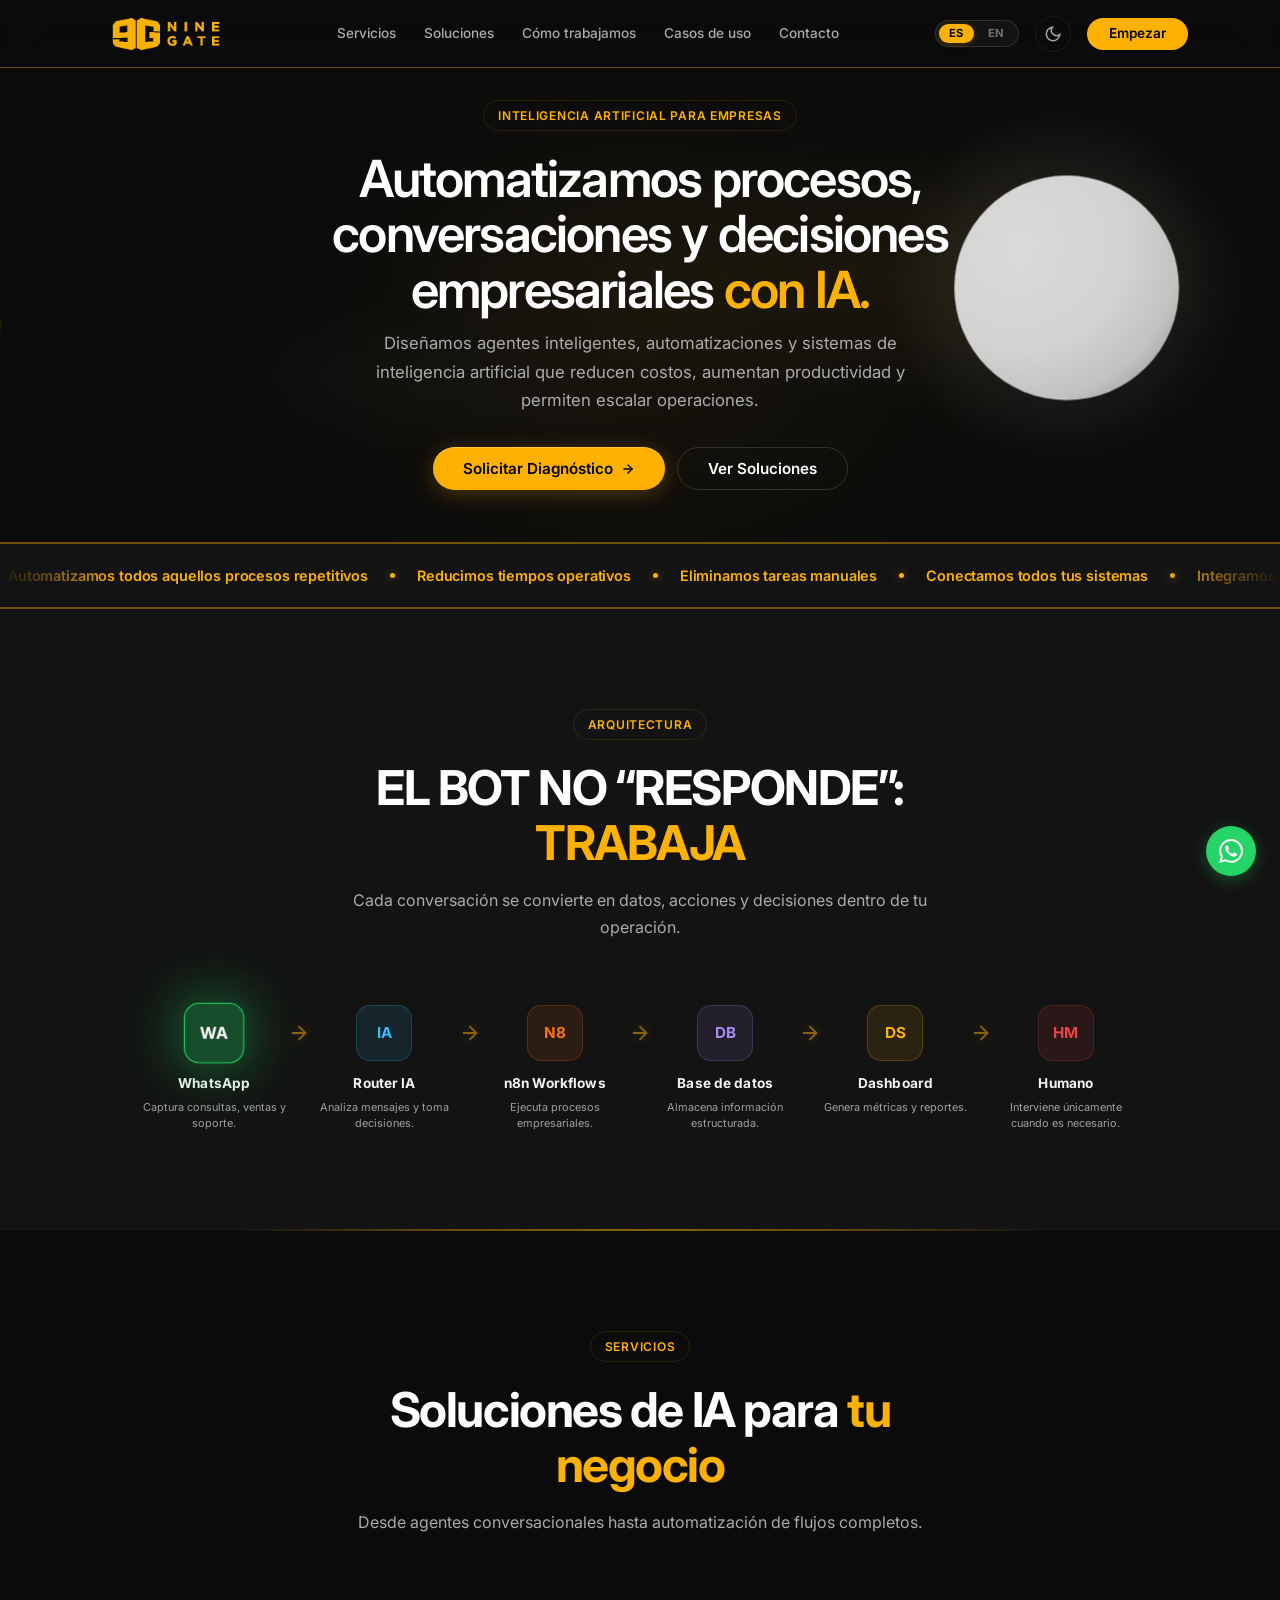
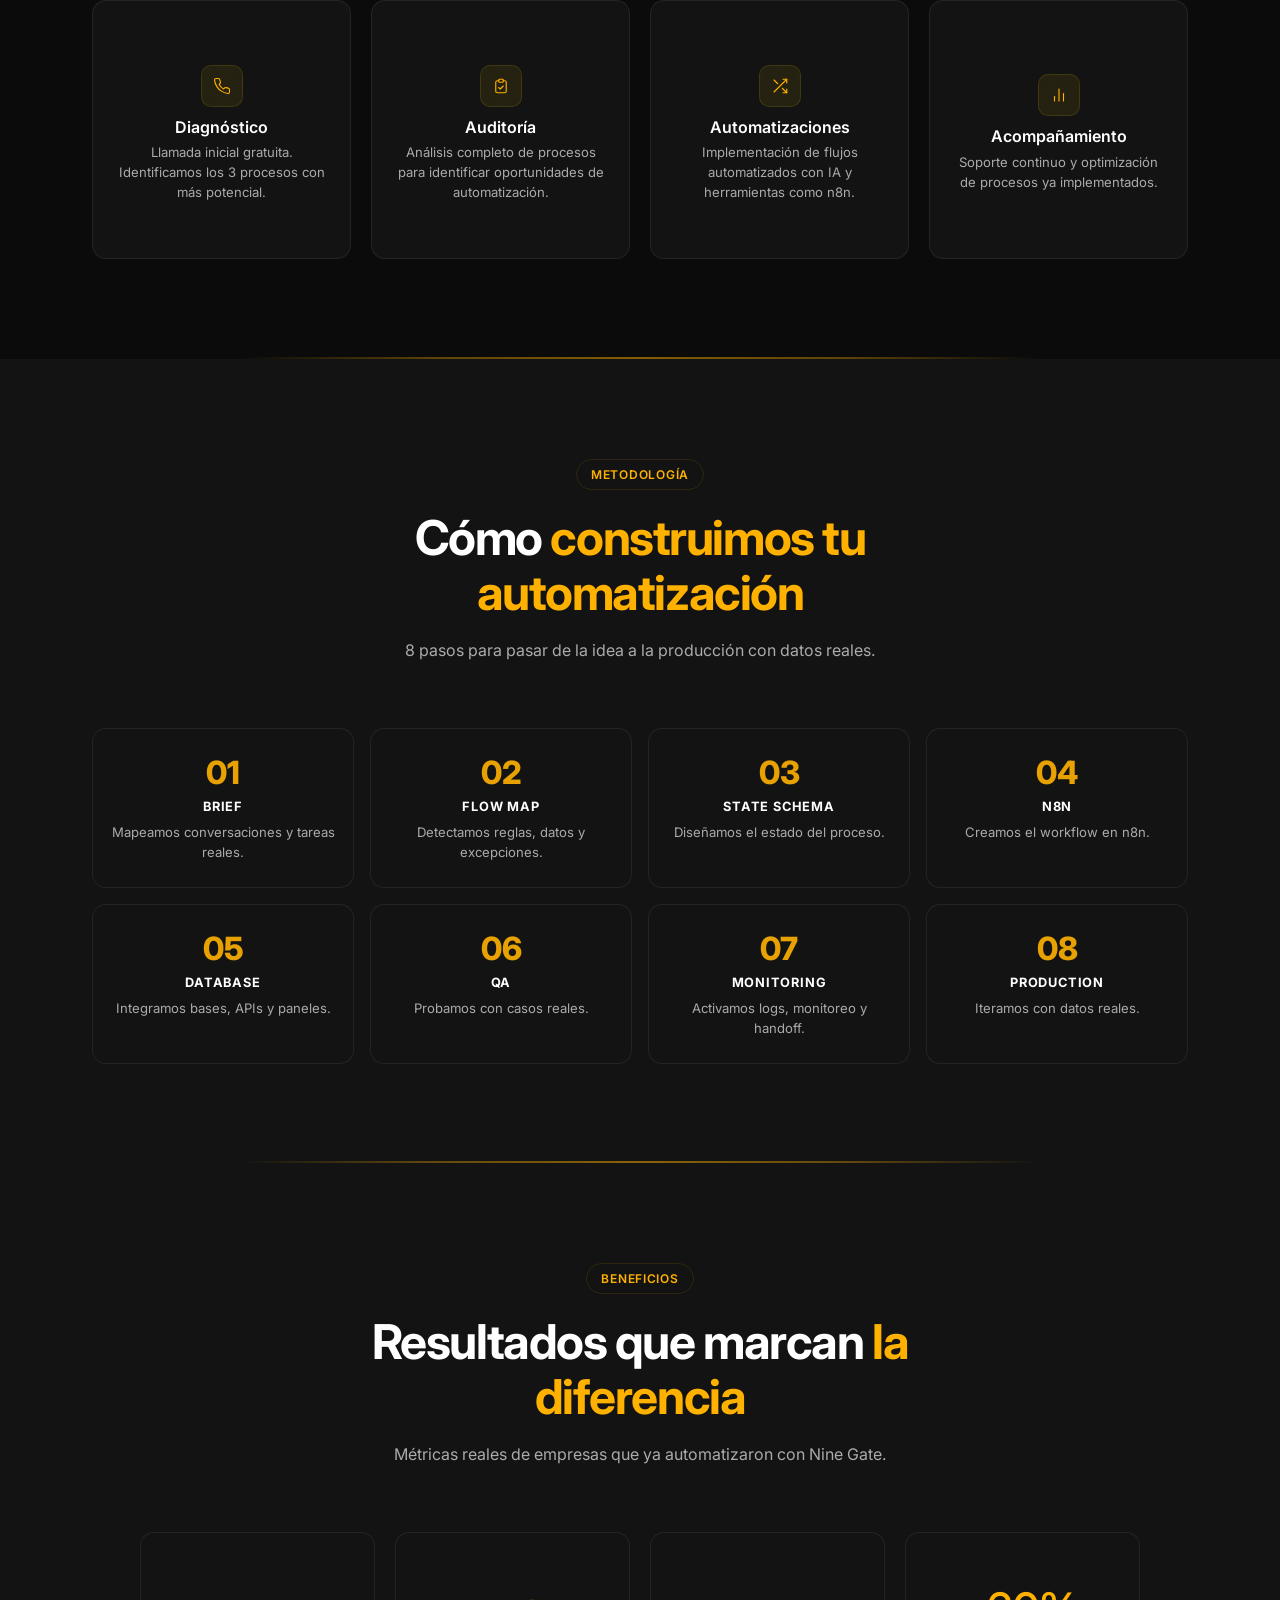
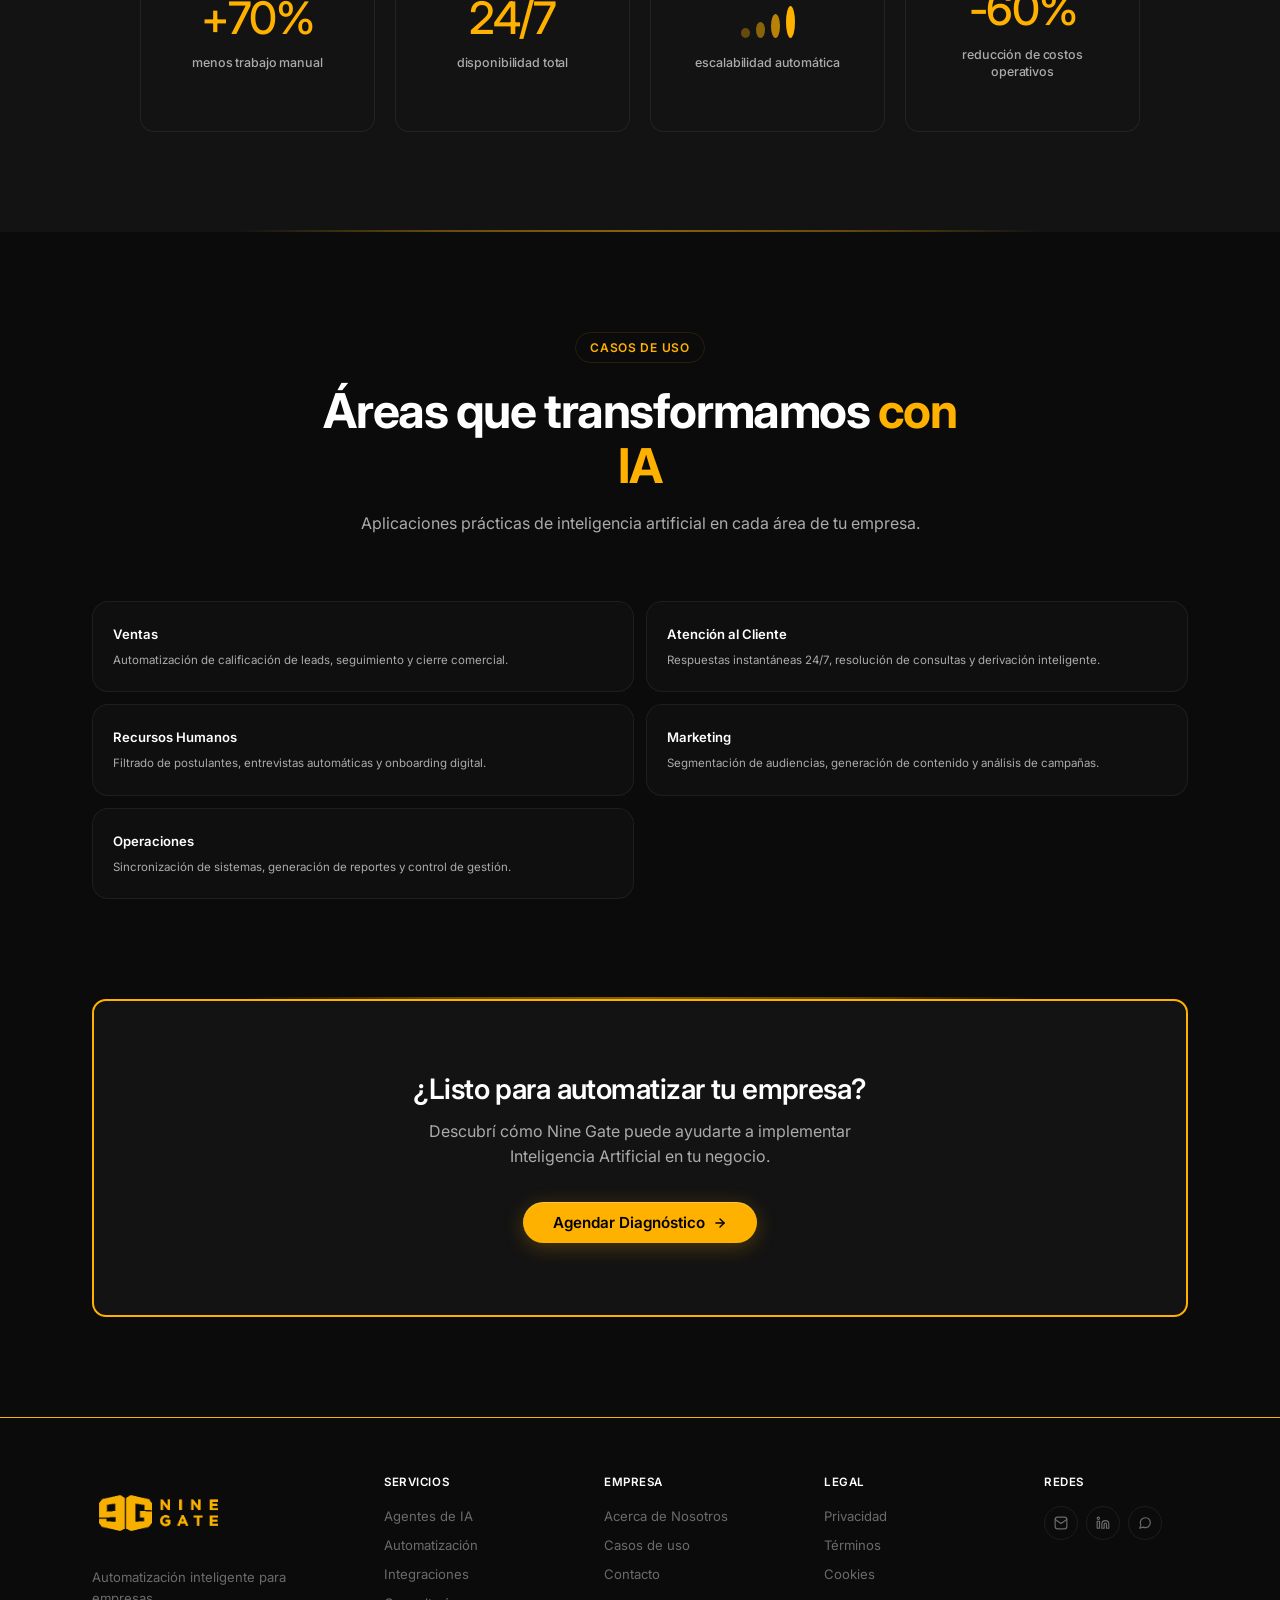
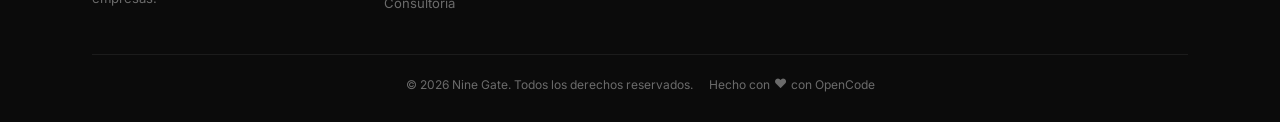
==== index.html @ 1da8f85d "Invert light theme sphere highlight to bottom-right" ====
<!DOCTYPE html>
<html lang="es">
<head>
  <meta charset="UTF-8">
  <meta name="google-site-verification" content="dg_fXI7qWhlSpajvM2cvVy_oNCYQnYpwPjB84I4-h5U" />
  <meta name="viewport" content="width=device-width, initial-scale=1.0">
  <meta name="description" content="Automatizamos procesos, conversaciones y decisiones con IA. Agentes en WhatsApp, integraciones n8n, CRM y ERP que reducen costos y escalan tu operación.">
  <link rel="canonical" href="https://ninegate.me/">
  <meta property="og:type" content="website">
  <meta property="og:locale" content="es_AR">
  <meta property="og:site_name" content="Nine Gate">
  <meta property="og:url" content="https://ninegate.me/">
  <meta property="og:title" content="Nine Gate — Automatización inteligente para empresas">
  <meta property="og:description" content="Reducí costos y escalá tu operación con agentes IA, WhatsApp y automatizaciones n8n. Diagnóstico gratis en 24 hs.">
  <meta name="twitter:card" content="summary_large_image">
  <meta name="twitter:url" content="https://ninegate.me/">
  <meta name="twitter:title" content="Nine Gate — Automatización inteligente para empresas">
  <meta name="twitter:description" content="Reducí costos y escalá tu operación con agentes IA, WhatsApp y automatizaciones n8n. Diagnóstico gratis en 24 hs.">
  <link rel="preconnect" href="https://fonts.googleapis.com">
  <link rel="preconnect" href="https://fonts.gstatic.com" crossorigin>
  <link rel="preload" as="style" href="https://fonts.googleapis.com/css2?family=Inter:wght@400;500;600;700;800&display=swap">
  <link rel="stylesheet" href="https://fonts.googleapis.com/css2?family=Inter:wght@400;500;600;700;800&display=swap" media="print" onload="this.media='all'">
  <noscript><link rel="stylesheet" href="https://fonts.googleapis.com/css2?family=Inter:wght@400;500;600;700;800&display=swap"></noscript>
  <meta http-equiv="Cache-Control" content="no-cache, no-store, must-revalidate">
  <meta http-equiv="Pragma" content="no-cache">
  <meta http-equiv="Expires" content="0">
  <link rel="icon" type="image/x-icon" href="favicon.ico">
  <link rel="icon" type="image/png" href="favicon.png">
  <link rel="icon" type="image/png" sizes="32x32" href="favicon-32x32.png">
  <link rel="icon" type="image/png" sizes="16x16" href="favicon-16x16.png">
  <link rel="apple-touch-icon" href="apple-touch-icon.png">
  <title>Nine Gate — Automatización inteligente para empresas | Agentes de IA</title>
  <link rel="stylesheet" href="styles.css?v=12">
  <script type="application/ld+json">
  {
    "@context": "https://schema.org",
    "@type": "ProfessionalService",
    "@id": "https://ninegate.me/",
    "name": "Nine Gate",
    "url": "https://ninegate.me",
    "logo": "https://ninegate.me/4-A.png",
    "image": "https://ninegate.me/4-A.png",
    "description": "Automatización inteligente para empresas. Agentes IA, n8n, integraciones WhatsApp/CRM/ERP.",
    "sameAs": [
      "https://www.linkedin.com/company/nine-gate/"
    ],
    "address": {
      "@type": "PostalAddress",
      "addressCountry": "AR"
    },
    "priceRange": "$$$"
  }
  </script>
</head>
<body>

  <nav class="nav">
    <div class="container nav__inner">
      <a href="index.html">
        <img src="4-A.png" alt="Nine Gate" class="nav__logo-img" width="148" height="72">
      </a>
      <div class="nav__center" id="navMenu">
        <div class="nav__links">
          <a href="servicios.html" data-i18n="nav-servicios">Servicios</a>
          <a href="soluciones.html" data-i18n="nav-soluciones">Soluciones</a>
          <a href="como-trabajamos.html" data-i18n="nav-como">Cómo trabajamos</a>
          <a href="#casos" data-i18n="nav-casos">Casos de uso</a>
          <a href="contacto.html" data-i18n="nav-contacto">Contacto</a>
        </div>
      </div>
      <div class="nav__right">
        <button class="lang-toggle lang-toggle--nav" id="langToggleNav" aria-label="Cambiar idioma"><span class="lang-toggle__option lang-toggle__option--active">ES</span><span class="lang-toggle__option">EN</span></button>
        <button class="theme-toggle" id="themeToggle" aria-label="Cambiar tema">
          <svg class="theme-toggle__icon theme-toggle__icon--dark" width="18" height="18" viewBox="0 0 24 24" fill="none" stroke="currentColor" stroke-width="2"><path d="M21 12.79A9 9 0 1 1 11.21 3 7 7 0 0 0 21 12.79z"/></svg>
          <svg class="theme-toggle__icon theme-toggle__icon--light" width="18" height="18" viewBox="0 0 24 24" fill="none" stroke="currentColor" stroke-width="2"><circle cx="12" cy="12" r="5"/><line x1="12" y1="1" x2="12" y2="3"/><line x1="12" y1="21" x2="12" y2="23"/><line x1="4.22" y1="4.22" x2="5.64" y2="5.64"/><line x1="18.36" y1="18.36" x2="19.78" y2="19.78"/><line x1="1" y1="12" x2="3" y2="12"/><line x1="21" y1="12" x2="23" y2="12"/><line x1="4.22" y1="19.78" x2="5.64" y2="18.36"/><line x1="18.36" y1="5.64" x2="19.78" y2="4.22"/></svg>
        </button>
        <a href="contacto.html" class="btn btn--nav" data-i18n="nav-empezar">Empezar</a>
        <button class="nav__toggle" id="navToggle" aria-label="Menú">
          <span></span><span></span><span></span>
        </button>
      </div>
    </div>
  </nav>

  <section class="hero" id="hero">
    <div class="hero__bg"></div>
    <div class="hero__glow"></div>
    <!-- 3D abstract scene (decorative, right-aligned). To swap for an optimized
         asset later, replace the inline <svg> content with
         <img class="hero__scene-img" src="asset.webp" alt=""> -->
    <div class="hero__scene" aria-hidden="true">
      <svg class="hero__scene-svg" viewBox="0 0 900 700" fill="none" xmlns="http://www.w3.org/2000/svg">
        <defs>
          <radialGradient id="hs-glow" cx="0.5" cy="0.5" r="0.5">
            <stop offset="0" stop-color="#FFFFFF" stop-opacity="0.2"/>
            <stop offset="0.55" stop-color="#FFFFFF" stop-opacity="0.07"/>
            <stop offset="1" stop-color="#FFFFFF" stop-opacity="0"/>
          </radialGradient>
          <radialGradient id="hs-sphere" cx="0.3" cy="0.3" r="0.95">
            <stop offset="0" stop-color="#FFFFFF"/>
            <stop offset="0.5" stop-color="#F7F7F7"/>
            <stop offset="0.75" stop-color="#E3E3E3"/>
            <stop offset="1" stop-color="#A6A6A6"/>
          </radialGradient>
          <radialGradient id="hs-sphere-light" cx="0.65" cy="0.7" r="0.85">
            <stop offset="0" stop-color="#FFFFFF"/>
            <stop offset="0.22" stop-color="#E8E8E8"/>
            <stop offset="0.5" stop-color="#3A3A3A"/>
            <stop offset="0.75" stop-color="#0A0A0A"/>
            <stop offset="1" stop-color="#000000"/>
          </radialGradient>
        </defs>

        <g class="hs-core">
          <circle class="hs-glow" cx="600" cy="340" r="265" fill="url(#hs-glow)"/>
          <circle class="hs-ring" cx="600" cy="340" r="158" fill="url(#hs-sphere)"/>
        </g>
      </svg>
    </div>
    <div class="hero__orb" aria-hidden="true"></div>
    <div class="container hero__inner hero__inner--center">
      <div class="hero__content hero__content--center" data-r>
        <span class="tag" data-i18n="hero-tag">Inteligencia Artificial para Empresas</span>
        <h1 class="hero__title">
          <span data-i18n="hero-title-before">Automatizamos procesos, conversaciones y decisiones empresariales </span><span class="text--yellow" data-i18n="hero-title-accent">con IA.</span>
        </h1>
        <p class="hero__subtitle" data-i18n="hero-subtitle">
          Diseñamos agentes inteligentes, automatizaciones y sistemas de inteligencia artificial que reducen costos, aumentan productividad y permiten escalar operaciones.
        </p>
        <div class="hero__actions">
          <a href="https://wa.me/5492915052439?text=Hola%20Nine%20Gate,%20estuve%20viendo%20su%20web%20y%20me%20gustar%C3%ADa%20saber%20qu%C3%A9%20procesos%20de%20mi%20empresa%20podr%C3%ADan%20automatizar." target="_blank" rel="noopener" class="btn btn--primary">
            <span data-i18n="hero-cta1">Solicitar Diagnóstico</span>
            <svg width="14" height="14" viewBox="0 0 24 24" fill="none" stroke="currentColor" stroke-width="2.5" stroke-linecap="round" stroke-linejoin="round"><line x1="5" y1="12" x2="19" y2="12"/><polyline points="12 5 19 12 12 19"/></svg>
          </a>
          <a href="#servicios" class="btn btn--ghost" data-i18n="hero-cta2">Ver Soluciones</a>
        </div>
      </div>
    </div>
  </section>

  <div class="ticker" role="marquee" aria-label="Beneficios de la automatización">
    <div class="ticker__track">
      <div class="ticker__content" aria-hidden="false">
        <span class="ticker__item" data-i18n="ticker-1">Automatizamos todos aquellos procesos repetitivos</span>
        <span class="ticker__dot" aria-hidden="true"></span>
        <span class="ticker__item" data-i18n="ticker-2">Reducimos tiempos operativos</span>
        <span class="ticker__dot" aria-hidden="true"></span>
        <span class="ticker__item" data-i18n="ticker-3">Eliminamos tareas manuales</span>
        <span class="ticker__dot" aria-hidden="true"></span>
        <span class="ticker__item" data-i18n="ticker-4">Conectamos todos tus sistemas</span>
        <span class="ticker__dot" aria-hidden="true"></span>
        <span class="ticker__item" data-i18n="ticker-5">Integramos WhatsApp con tu empresa</span>
        <span class="ticker__dot" aria-hidden="true"></span>
        <span class="ticker__item" data-i18n="ticker-6">Agentes de IA disponibles 24/7</span>
        <span class="ticker__dot" aria-hidden="true"></span>
        <span class="ticker__item" data-i18n="ticker-7">Reducimos errores humanos</span>
        <span class="ticker__dot" aria-hidden="true"></span>
        <span class="ticker__item" data-i18n="ticker-8">Aumentamos la productividad</span>
        <span class="ticker__dot" aria-hidden="true"></span>
        <span class="ticker__item" data-i18n="ticker-9">Automatizamos ventas y atención</span>
        <span class="ticker__dot" aria-hidden="true"></span>
        <span class="ticker__item" data-i18n="ticker-10">Convertimos conversaciones en acciones</span>
        <span class="ticker__dot" aria-hidden="true"></span>
        <span class="ticker__item" data-i18n="ticker-11">Tu empresa trabaja incluso mientras dormís</span>
        <span class="ticker__dot" aria-hidden="true"></span>
        <span class="ticker__item" data-i18n="ticker-12">Escalamos procesos sin aumentar personal</span>
        <span class="ticker__dot" aria-hidden="true"></span>
        <span class="ticker__item" data-i18n="ticker-13">IA integrada con tu operación</span>
        <span class="ticker__dot" aria-hidden="true"></span>
        <span class="ticker__item" data-i18n="ticker-14">Automatizaciones pensadas para crecer</span>
        <span class="ticker__dot" aria-hidden="true"></span>
      </div>
      <div class="ticker__content" aria-hidden="true">
        <span class="ticker__item" data-i18n="ticker-1">Automatizamos todos aquellos procesos repetitivos</span>
        <span class="ticker__dot" aria-hidden="true"></span>
        <span class="ticker__item" data-i18n="ticker-2">Reducimos tiempos operativos</span>
        <span class="ticker__dot" aria-hidden="true"></span>
        <span class="ticker__item" data-i18n="ticker-3">Eliminamos tareas manuales</span>
        <span class="ticker__dot" aria-hidden="true"></span>
        <span class="ticker__item" data-i18n="ticker-4">Conectamos todos tus sistemas</span>
        <span class="ticker__dot" aria-hidden="true"></span>
        <span class="ticker__item" data-i18n="ticker-5">Integramos WhatsApp con tu empresa</span>
        <span class="ticker__dot" aria-hidden="true"></span>
        <span class="ticker__item" data-i18n="ticker-6">Agentes de IA disponibles 24/7</span>
        <span class="ticker__dot" aria-hidden="true"></span>
        <span class="ticker__item" data-i18n="ticker-7">Reducimos errores humanos</span>
        <span class="ticker__dot" aria-hidden="true"></span>
        <span class="ticker__item" data-i18n="ticker-8">Aumentamos la productividad</span>
        <span class="ticker__dot" aria-hidden="true"></span>
        <span class="ticker__item" data-i18n="ticker-9">Automatizamos ventas y atención</span>
        <span class="ticker__dot" aria-hidden="true"></span>
        <span class="ticker__item" data-i18n="ticker-10">Convertimos conversaciones en acciones</span>
        <span class="ticker__dot" aria-hidden="true"></span>
        <span class="ticker__item" data-i18n="ticker-11">Tu empresa trabaja incluso mientras dormís</span>
        <span class="ticker__dot" aria-hidden="true"></span>
        <span class="ticker__item" data-i18n="ticker-12">Escalamos procesos sin aumentar personal</span>
        <span class="ticker__dot" aria-hidden="true"></span>
        <span class="ticker__item" data-i18n="ticker-13">IA integrada con tu operación</span>
        <span class="ticker__dot" aria-hidden="true"></span>
        <span class="ticker__item" data-i18n="ticker-14">Automatizaciones pensadas para crecer</span>
        <span class="ticker__dot" aria-hidden="true"></span>
      </div>
    </div>
  </div>

  <section class="section section--alt" id="arquitectura">
    <div class="container">
      <div class="section__header" data-r>
        <span class="tag" data-i18n="arch-tag">Arquitectura</span>
        <h2 class="section__title"><span data-i18n="arch-title-before">EL BOT NO &ldquo;RESPONDE&rdquo;: </span><span class="text--yellow" data-i18n="arch-title-accent">TRABAJA</span></h2>
        <p class="section__desc" data-i18n="arch-desc">Cada conversación se convierte en datos, acciones y decisiones dentro de tu operación.</p>
      </div>

      <div class="arch-flow" data-r>
        <div class="arch-flow__nodes">
          <div class="arch-node">
            <div class="arch-node__box" style="--node-color: #25d366">
              <span class="arch-node__short">WA</span>
            </div>
            <div class="arch-node__name" data-i18n="arch-wa-name">WhatsApp</div>
            <div class="arch-node__desc" data-i18n="arch-wa-desc">Captura consultas, ventas y soporte.</div>
          </div>
          <div class="arch-flow__arrow">
            <svg viewBox="0 0 24 24" fill="none" stroke="currentColor" stroke-width="2" stroke-linecap="round" stroke-linejoin="round"><line x1="5" y1="12" x2="19" y2="12"/><polyline points="12 5 19 12 12 19"/></svg>
          </div>
          <div class="arch-node">
            <div class="arch-node__box" style="--node-color: #38bdf8">
              <span class="arch-node__short">IA</span>
            </div>
            <div class="arch-node__name" data-i18n="arch-ia-name">Router IA</div>
            <div class="arch-node__desc" data-i18n="arch-ia-desc">Analiza mensajes y toma decisiones.</div>
          </div>
          <div class="arch-flow__arrow">
            <svg viewBox="0 0 24 24" fill="none" stroke="currentColor" stroke-width="2" stroke-linecap="round" stroke-linejoin="round"><line x1="5" y1="12" x2="19" y2="12"/><polyline points="12 5 19 12 12 19"/></svg>
          </div>
          <div class="arch-node">
            <div class="arch-node__box" style="--node-color: #f97316">
              <span class="arch-node__short">N8</span>
            </div>
            <div class="arch-node__name" data-i18n="arch-n8-name">n8n Workflows</div>
            <div class="arch-node__desc" data-i18n="arch-n8-desc">Ejecuta procesos empresariales.</div>
          </div>
          <div class="arch-flow__arrow">
            <svg viewBox="0 0 24 24" fill="none" stroke="currentColor" stroke-width="2" stroke-linecap="round" stroke-linejoin="round"><line x1="5" y1="12" x2="19" y2="12"/><polyline points="12 5 19 12 12 19"/></svg>
          </div>
          <div class="arch-node">
            <div class="arch-node__box" style="--node-color: #a78bfa">
              <span class="arch-node__short">DB</span>
            </div>
            <div class="arch-node__name" data-i18n="arch-db-name">Base de datos</div>
            <div class="arch-node__desc" data-i18n="arch-db-desc">Almacena información estructurada.</div>
          </div>
          <div class="arch-flow__arrow">
            <svg viewBox="0 0 24 24" fill="none" stroke="currentColor" stroke-width="2" stroke-linecap="round" stroke-linejoin="round"><line x1="5" y1="12" x2="19" y2="12"/><polyline points="12 5 19 12 12 19"/></svg>
          </div>
          <div class="arch-node">
            <div class="arch-node__box" style="--node-color: #FFB100">
              <span class="arch-node__short">DS</span>
            </div>
            <div class="arch-node__name" data-i18n="arch-ds-name">Dashboard</div>
            <div class="arch-node__desc" data-i18n="arch-ds-desc">Genera métricas y reportes.</div>
          </div>
          <div class="arch-flow__arrow">
            <svg viewBox="0 0 24 24" fill="none" stroke="currentColor" stroke-width="2" stroke-linecap="round" stroke-linejoin="round"><line x1="5" y1="12" x2="19" y2="12"/><polyline points="12 5 19 12 12 19"/></svg>
          </div>
          <div class="arch-node">
            <div class="arch-node__box" style="--node-color: #ef4444">
              <span class="arch-node__short">HM</span>
            </div>
            <div class="arch-node__name" data-i18n="arch-hm-name">Humano</div>
            <div class="arch-node__desc" data-i18n="arch-hm-desc">Interviene únicamente cuando es necesario.</div>
          </div>
        </div>
      </div>
    </div>
  </section>

  <section class="section" id="servicios">
    <div class="container">
      <div class="section__header" data-r>
        <span class="tag" data-i18n="serv-tag">Servicios</span>
        <h2 class="section__title"><span data-i18n="serv-title-before">Soluciones de IA para </span><span class="text--yellow" data-i18n="serv-title-accent">tu negocio</span></h2>
        <p class="section__desc" data-i18n="serv-desc">Desde agentes conversacionales hasta automatización de flujos completos.</p>
      </div>
      <div class="services__grid services__grid--4" data-r>
        <article class="service-card">
          <div class="service-card__icon-box">
            <svg viewBox="0 0 24 24" fill="none" stroke="currentColor" stroke-width="1.5" stroke-linecap="round" stroke-linejoin="round"><path d="M22 16.92v3a2 2 0 0 1-2.18 2 19.79 19.79 0 0 1-8.63-3.07 19.5 19.5 0 0 1-6-6 19.79 19.79 0 0 1-3.07-8.67A2 2 0 0 1 4.11 2h3a2 2 0 0 1 2 1.72 12.84 12.84 0 0 0 .7 2.81 2 2 0 0 1-.45 2.11L8.09 9.91a16 16 0 0 0 6 6l1.27-1.27a2 2 0 0 1 2.11-.45 12.84 12.84 0 0 0 2.81.7A2 2 0 0 1 22 16.92z"/></svg>
          </div>
          <h3 class="service-card__title" data-i18n="serv-card1-title">Diagnóstico</h3>
          <p class="service-card__desc" data-i18n="serv-card1-desc">Llamada inicial gratuita. Identificamos los 3 procesos con más potencial.</p>
        </article>
        <article class="service-card">
          <div class="service-card__icon-box">
            <svg viewBox="0 0 24 24" fill="none" stroke="currentColor" stroke-width="1.5" stroke-linecap="round" stroke-linejoin="round"><path d="M9 5H7a2 2 0 00-2 2v12a2 2 0 002 2h10a2 2 0 002-2V7a2 2 0 00-2-2h-2"/><rect x="9" y="3" width="6" height="4" rx="1"/><path d="M9 14l2 2 4-4"/></svg>
          </div>
          <h3 class="service-card__title" data-i18n="serv-card2-title">Auditoría</h3>
          <p class="service-card__desc" data-i18n="serv-card2-desc">Análisis completo de procesos para identificar oportunidades de automatización.</p>
        </article>
        <article class="service-card">
          <div class="service-card__icon-box">
            <svg viewBox="0 0 24 24" fill="none" stroke="currentColor" stroke-width="1.5" stroke-linecap="round" stroke-linejoin="round"><polyline points="16 3 21 3 21 8"/><line x1="4" y1="20" x2="21" y2="3"/><polyline points="21 16 21 21 16 21"/><line x1="15" y1="15" x2="21" y2="21"/><line x1="4" y1="4" x2="9" y2="9"/></svg>
          </div>
          <h3 class="service-card__title" data-i18n="serv-card3-title">Automatizaciones</h3>
          <p class="service-card__desc" data-i18n="serv-card3-desc">Implementación de flujos automatizados con IA y herramientas como n8n.</p>
        </article>
        <article class="service-card">
          <div class="service-card__icon-box">
            <svg viewBox="0 0 24 24" fill="none" stroke="currentColor" stroke-width="1.5" stroke-linecap="round" stroke-linejoin="round"><path d="M18 20V10"/><path d="M12 20V4"/><path d="M6 20v-6"/></svg>
          </div>
          <h3 class="service-card__title" data-i18n="serv-card4-title">Acompañamiento</h3>
          <p class="service-card__desc" data-i18n="serv-card4-desc">Soporte continuo y optimización de procesos ya implementados.</p>
        </article>
      </div>
    </div>
  </section>

  <section class="section section--alt" id="metodologia">
    <div class="container">
      <div class="section__header" data-r>
        <span class="tag" data-i18n="meth-tag">Metodología</span>
        <h2 class="section__title"><span data-i18n="meth-title-before" data-en="How we ">Cómo </span><span class="text--yellow" data-i18n="meth-title-accent" data-en="build your automation">construimos tu automatización</span></h2>
        <p class="section__desc" data-i18n="meth-desc" data-en="8 steps from idea to production with real data.">8 pasos para pasar de la idea a la producción con datos reales.</p>
      </div>
      <div class="meth__grid" data-r>
        <div class="meth-card">
          <div class="meth-card__number">01</div>
          <div class="meth-card__step" data-i18n="meth-step1">Brief</div>
          <p class="meth-card__desc" data-i18n="meth-desc1" data-en="Map real conversations and tasks.">Mapeamos conversaciones y tareas reales.</p>
        </div>
        <div class="meth-card">
          <div class="meth-card__number">02</div>
          <div class="meth-card__step" data-i18n="meth-step2">Flow map</div>
          <p class="meth-card__desc" data-i18n="meth-desc2" data-en="Detect rules, data, and exceptions.">Detectamos reglas, datos y excepciones.</p>
        </div>
        <div class="meth-card">
          <div class="meth-card__number">03</div>
          <div class="meth-card__step" data-i18n="meth-step3">State schema</div>
          <p class="meth-card__desc" data-i18n="meth-desc3" data-en="Design the process state.">Diseñamos el estado del proceso.</p>
        </div>
        <div class="meth-card">
          <div class="meth-card__number">04</div>
          <div class="meth-card__step" data-i18n="meth-step4">n8n</div>
          <p class="meth-card__desc" data-i18n="meth-desc4" data-en="Build the workflow in n8n.">Creamos el workflow en n8n.</p>
        </div>
        <div class="meth-card">
          <div class="meth-card__number">05</div>
          <div class="meth-card__step" data-i18n="meth-step5">Database</div>
          <p class="meth-card__desc" data-i18n="meth-desc5" data-en="Integrate databases, APIs, and dashboards.">Integramos bases, APIs y paneles.</p>
        </div>
        <div class="meth-card">
          <div class="meth-card__number">06</div>
          <div class="meth-card__step" data-i18n="meth-step6">QA</div>
          <p class="meth-card__desc" data-i18n="meth-desc6" data-en="Test with real-world cases.">Probamos con casos reales.</p>
        </div>
        <div class="meth-card">
          <div class="meth-card__number">07</div>
          <div class="meth-card__step" data-i18n="meth-step7">Monitoring</div>
          <p class="meth-card__desc" data-i18n="meth-desc7" data-en="Activate logs, monitoring, and human handoff.">Activamos logs, monitoreo y handoff.</p>
        </div>
        <div class="meth-card">
          <div class="meth-card__number">08</div>
          <div class="meth-card__step" data-i18n="meth-step8">Production</div>
          <p class="meth-card__desc" data-i18n="meth-desc8" data-en="Iterate with real-world data.">Iteramos con datos reales.</p>
        </div>
      </div>
    </div>
  </section>

  <section class="section section--alt" id="beneficios">
    <div class="container">
      <div class="section__header" data-r>
        <span class="tag" data-i18n="ben-tag">Beneficios</span>
        <h2 class="section__title"><span data-i18n="ben-title-before">Resultados que transforman </span><span class="text--yellow" data-i18n="ben-title-accent">la operación de tu empresa</span></h2>
        <p class="section__desc" data-i18n="ben-desc">Empresas que automatizan con Nine Gate reducen tiempos, eliminan tareas repetitivas y escalan sus procesos con inteligencia artificial.</p>
      </div>
      <div class="benefits__grid" data-r>
        <div class="benefit-card">
          <div class="benefit-card__value">+70%</div>
          <div class="benefit-card__label" data-i18n="ben-label1">menos trabajo manual</div>
        </div>
        <div class="benefit-card">
          <div class="benefit-card__value">24/7</div>
          <div class="benefit-card__label" data-i18n="ben-label2">operación continua</div>
        </div>
        <div class="benefit-card">
          <div class="benefit-card__value benefit-card__value--indicator">
            <div class="ascend-dots" aria-hidden="true">
              <span class="ascend-dots__dot ascend-dots__dot--1"></span>
              <span class="ascend-dots__dot ascend-dots__dot--2"></span>
              <span class="ascend-dots__dot ascend-dots__dot--3"></span>
              <span class="ascend-dots__dot ascend-dots__dot--4"></span>
            </div>
          </div>
          <div class="benefit-card__label" data-i18n="ben-label3">escalabilidad sin límites</div>
        </div>
        <div class="benefit-card">
          <div class="benefit-card__value">-60%</div>
          <div class="benefit-card__label" data-i18n="ben-label4">reducción de costos operativos</div>
        </div>
      </div>
    </div>
  </section>

  <section class="section" id="casos">
    <div class="container">
      <div class="section__header" data-r>
        <span class="tag" data-i18n="case-tag">Casos de uso</span>
        <h2 class="section__title"><span data-i18n="case-title-before">Áreas que transformamos </span><span class="text--yellow" data-i18n="case-title-accent">con IA</span></h2>
        <p class="section__desc" data-i18n="case-desc">Aplicaciones prácticas de inteligencia artificial en cada área de tu empresa.</p>
      </div>
      <div class="usecases__grid" data-r>
        <div class="usecase-card">
          <h3 class="usecase-card__title" data-i18n="case-card1-title">Ventas</h3>
          <p class="usecase-card__desc" data-i18n="case-card1-desc">Automatización de calificación de leads, seguimiento y cierre comercial.</p>
        </div>
        <div class="usecase-card">
          <h3 class="usecase-card__title" data-i18n="case-card2-title">Atención al Cliente</h3>
          <p class="usecase-card__desc" data-i18n="case-card2-desc">Respuestas instantáneas 24/7, resolución de consultas y derivación inteligente.</p>
        </div>
        <div class="usecase-card">
          <h3 class="usecase-card__title" data-i18n="case-card3-title">Recursos Humanos</h3>
          <p class="usecase-card__desc" data-i18n="case-card3-desc">Filtrado de postulantes, entrevistas automáticas y onboarding digital.</p>
        </div>
        <div class="usecase-card">
          <h3 class="usecase-card__title" data-i18n="case-card4-title">Marketing</h3>
          <p class="usecase-card__desc" data-i18n="case-card4-desc">Segmentación de audiencias, generación de contenido y análisis de campañas.</p>
        </div>
        <div class="usecase-card">
          <h3 class="usecase-card__title" data-i18n="case-card5-title">Operaciones</h3>
          <p class="usecase-card__desc" data-i18n="case-card5-desc">Sincronización de sistemas, generación de reportes y control de gestión.</p>
        </div>
      </div>
    </div>
  </section>

  <section class="cta">
    <div class="container">
      <div class="cta__box" data-r>
        <h2 class="cta__title" data-i18n="cta-title">¿Listo para automatizar tu empresa?</h2>
        <p class="cta__desc" data-i18n="cta-desc">Descubrí cómo Nine Gate puede ayudarte a implementar Inteligencia Artificial en tu negocio.</p>
        <a href="https://wa.me/5492915052439?text=Hola%20Nine%20Gate,%20estuve%20viendo%20su%20web%20y%20me%20gustar%C3%ADa%20saber%20qu%C3%A9%20procesos%20de%20mi%20empresa%20podr%C3%ADan%20automatizar." target="_blank" rel="noopener" class="btn btn--primary">
          <span data-i18n="cta-btn">Agendar Diagnóstico</span>
          <svg width="14" height="14" viewBox="0 0 24 24" fill="none" stroke="currentColor" stroke-width="2.5" stroke-linecap="round" stroke-linejoin="round"><line x1="5" y1="12" x2="19" y2="12"/><polyline points="12 5 19 12 12 19"/></svg>
        </a>
      </div>
    </div>
  </section>

  <footer class="footer">
    <div class="container">
      <div class="footer__grid">
        <div class="footer__brand">
          <img src="4-A.png" alt="Nine Gate" class="footer__logo" width="164" height="80">
          <p data-i18n="footer-brand">Automatización inteligente para empresas.</p>
        </div>
        <div>
          <h4 class="footer__heading" data-i18n="footer-servicios">Servicios</h4>
          <div class="footer__links">
            <a href="servicios.html" data-i18n="footer-link-ia">Agentes de IA</a>
            <a href="servicios.html" data-i18n="footer-link-auto">Automatización</a>
            <a href="servicios.html" data-i18n="footer-link-int">Integraciones</a>
            <a href="servicios.html" data-i18n="footer-link-cons">Consultoría</a>
          </div>
        </div>
        <div>
          <h4 class="footer__heading" data-i18n="footer-empresa">Empresa</h4>
          <div class="footer__links">
            <a href="nosotros.html" data-i18n="footer-link-about">Acerca de Nosotros</a>
            <a href="#casos" data-i18n="footer-link-casos">Casos de uso</a>
            <a href="contacto.html" data-i18n="footer-link-contacto">Contacto</a>
          </div>
        </div>
        <div>
          <h4 class="footer__heading" data-i18n="footer-legal">Legal</h4>
          <div class="footer__links">
            <a href="privacidad.html" data-i18n="footer-link-priv">Privacidad</a>
            <a href="terminos.html" data-i18n="footer-link-term">Términos</a>
            <a href="cookies.html" data-i18n="footer-link-cookies">Cookies</a>
          </div>
        </div>
        <div>
          <h4 class="footer__heading" data-i18n="footer-redes">Redes</h4>
          <div class="footer__social">
            <a href="mailto:hello@ninegate.me" aria-label="Email">
              <svg viewBox="0 0 24 24" fill="none" stroke="currentColor" stroke-width="2" stroke-linecap="round" stroke-linejoin="round"><rect x="2" y="2" width="20" height="20" rx="4"/><path d="M22 6l-10 7L2 6"/></svg>
            </a>
            <a href="https://www.linkedin.com/company/nine-gate/" target="_blank" rel="noopener" aria-label="LinkedIn">
              <svg viewBox="0 0 24 24" fill="none" stroke="currentColor" stroke-width="2" stroke-linecap="round" stroke-linejoin="round"><path d="M16 8a6 6 0 0 1 6 6v7h-4v-7a2 2 0 0 0-2-2 2 2 0 0 0-2 2v7h-4v-7a6 6 0 0 1 6-6z"/><rect x="2" y="9" width="4" height="12"/><circle cx="4" cy="4" r="2"/></svg>
            </a>
            <a href="https://wa.me/5492915052439?text=Hola%20Nine%20Gate,%20estuve%20viendo%20su%20web%20y%20me%20gustar%C3%ADa%20saber%20qu%C3%A9%20procesos%20de%20mi%20empresa%20podr%C3%ADan%20automatizar." target="_blank" rel="noopener" aria-label="WhatsApp">
              <svg viewBox="0 0 24 24" fill="none" stroke="currentColor" stroke-width="2" stroke-linecap="round" stroke-linejoin="round"><path d="M21 11.5a8.38 8.38 0 0 1-.9 3.8 8.5 8.5 0 0 1-7.6 4.7 8.38 8.38 0 0 1-3.8-.9L3 21l1.9-5.7a8.38 8.38 0 0 1-.9-3.8 8.5 8.5 0 0 1 4.7-7.6 8.38 8.38 0 0 1 3.8-.9h.5a8.48 8.48 0 0 1 8 8v.5z"/></svg>
            </a>
          </div>
        </div>
      </div>
      <div class="footer__bottom footer__bottom--flex">
        <p data-i18n="footer-copy">&copy; 2026 Nine Gate. Todos los derechos reservados.</p>
        <div class="footer__credit">
          <span class="footer__credit-text" data-i18n="footer-credit">Hecho con</span>
          <span class="footer__credit-heart">❤️</span>
          <span class="footer__credit-text" data-i18n="footer-opencode">con OpenCode</span>
        </div>
      </div>
    </div>
  </footer>

  <div class="float-wa">
    <a href="https://wa.me/5492915052439?text=Hola%20Nine%20Gate,%20estuve%20viendo%20su%20web%20y%20me%20gustar%C3%ADa%20saber%20qu%C3%A9%20procesos%20de%20mi%20empresa%20podr%C3%ADan%20automatizar." class="float-wa__btn" target="_blank" rel="noopener" aria-label="WhatsApp">
      <svg viewBox="0 0 24 24" fill="currentColor"><path d="M17.472 14.382c-.297-.149-1.758-.867-2.03-.967-.273-.099-.471-.148-.67.15-.197.297-.767.966-.94 1.164-.173.199-.347.223-.644.075-.297-.15-1.255-.463-2.39-1.475-.883-.788-1.48-1.761-1.653-2.059-.173-.297-.018-.458.13-.606.134-.133.298-.347.446-.52.149-.174.198-.298.298-.497.099-.198.05-.371-.025-.52-.075-.149-.669-1.612-.916-2.207-.242-.579-.487-.5-.669-.51-.173-.008-.371-.01-.57-.01-.198 0-.52.074-.792.372-.272.297-1.04 1.016-1.04 2.479 0 1.462 1.065 2.875 1.213 3.074.149.198 2.096 3.2 5.077 4.487.709.306 1.262.489 1.694.625.712.227 1.36.195 1.871.118.571-.085 1.758-.719 2.006-1.413.248-.694.248-1.289.173-1.413-.074-.124-.272-.198-.57-.347m-5.421 7.403h-.004a9.87 9.87 0 01-5.031-1.378l-.361-.214-3.741.982.998-3.648-.235-.374a9.86 9.86 0 01-1.51-5.26c.001-5.45 4.436-9.884 9.888-9.884 2.64 0 5.122 1.03 6.988 2.898a9.825 9.825 0 012.893 6.994c-.003 5.45-4.437 9.884-9.885 9.884m8.413-18.297A11.815 11.815 0 0012.05 0C5.495 0 .16 5.335.157 11.892c0 2.096.547 4.142 1.588 5.945L.057 24l6.305-1.654a11.882 11.882 0 005.683 1.448h.005c6.554 0 11.89-5.335 11.893-11.893a11.821 11.821 0 00-3.48-8.413z"/></svg>
    </a>
  </div>

  <script>
    if ('serviceWorker' in navigator) {
      navigator.serviceWorker.getRegistrations().then(function(regs) {
        regs.forEach(function(r) { r.unregister(); });
      });
      caches.keys().then(function(names) {
        names.forEach(function(name) { caches.delete(name); });
      });
    }
  </script>
  <script src="script.js?v=14"></script>
</body>
</html>
---- styles.css ----
*,
*::before,
*::after {
  margin: 0;
  padding: 0;
  box-sizing: border-box;
}

:root {
  --bg: #0B0B0B;
  --surface: #131313;
  --surface-alt: #1A1A1A;
  --text: #FFFFFF;
  --text-secondary: #ABABAB;
  --text-muted: #6B6B6B;
  --accent: #FFB100;
  --accent-soft: rgba(255, 177, 0, 0.06);
  --accent-glow: rgba(255, 177, 0, 0.12);
  --border: rgba(255, 255, 255, 0.07);
  --border-strong: rgba(255, 255, 255, 0.14);
  --radius: 10px;
  --radius-lg: 14px;
  --radius-xl: 20px;
  --font: 'Inter', 'Helvetica Neue', Helvetica, Arial, system-ui, sans-serif;
  --ease: cubic-bezier(0.16, 1, 0.3, 1);
  --ease-spring: cubic-bezier(0.34, 1.56, 0.64, 1);
  --shadow-card: 0 1px 0 rgba(255, 255, 255, 0.03) inset, 0 8px 24px rgba(0, 0, 0, 0.25);
  --shadow-lift: 0 12px 40px rgba(0, 0, 0, 0.45), 0 0 0 1px rgba(255, 177, 0, 0.06);
  --max-w: 1160px;
  --nav-h: 68px;
  --section-space: 100px;
}

html {
  scroll-behavior: smooth;
  -webkit-font-smoothing: antialiased;
}

body {
  font-family: var(--font);
  background: var(--bg);
  color: var(--text);
  line-height: 1.6;
  overflow-x: hidden;
}

a { color: inherit; text-decoration: none; }
ul { list-style: none; }
img { max-width: 100%; display: block; }

:focus-visible {
  outline: 2px solid var(--accent);
  outline-offset: 3px;
  border-radius: 6px;
}

.container {
  max-width: var(--max-w);
  margin: 0 auto;
  padding: 0 32px;
}

/* ========== TYPE ========== */
.section {
  padding: var(--section-space) 0;
  position: relative;
}

.section::after {
  content: '';
  position: absolute;
  bottom: 0;
  left: 50%;
  transform: translateX(-50%);
  width: 80%;
  max-width: 800px;
  height: 2px;
  background: linear-gradient(90deg, transparent, rgba(255, 177, 0, 0.35), rgba(255, 177, 0, 0.5), rgba(255, 177, 0, 0.35), transparent);
}

.section--alt {
  background: var(--surface);
}

.tag {
  display: inline-flex;
  align-items: center;
  gap: 6px;
  font-size: 0.75rem;
  font-weight: 600;
  letter-spacing: 0.06em;
  text-transform: uppercase;
  color: var(--accent);
  border: 1px solid var(--accent-glow);
  padding: 5px 14px;
  border-radius: 100px;
  margin-bottom: 20px;
}

.section__header {
  text-align: center;
  max-width: 640px;
  margin: 0 auto 64px;
}

.section__title {
  font-size: clamp(2rem, 4vw, 3rem);
  font-weight: 700;
  line-height: 1.15;
  margin-bottom: 16px;
  letter-spacing: -0.03em;
  color: var(--text);
}

.section__desc {
  font-size: 1rem;
  color: var(--text-secondary);
  line-height: 1.7;
}

.text--yellow {
  color: var(--accent);
}

.accent-dash {
  display: inline-block;
  width: 24px;
  height: 2px;
  background: var(--accent);
  border-radius: 2px;
  margin-bottom: 20px;
}

/* ========== BUTTONS ========== */
.btn {
  display: inline-flex;
  align-items: center;
  gap: 8px;
  padding: 13px 30px;
  font-family: var(--font);
  font-size: 0.95rem;
  font-weight: 600;
  border-radius: 100px;
  cursor: pointer;
  transition: transform 0.25s var(--ease), box-shadow 0.25s var(--ease), background 0.25s var(--ease), color 0.25s var(--ease), border-color 0.25s var(--ease), opacity 0.25s var(--ease);
  text-decoration: none;
  border: none;
  line-height: 1;
  will-change: transform;
}

.btn svg {
  transition: transform 0.25s var(--ease);
}

.btn:hover svg {
  transform: translateX(3px);
}

.btn:active {
  transform: scale(0.97);
}

.btn--primary {
  background: var(--accent);
  color: #000;
  box-shadow: 0 1px 0 rgba(255, 255, 255, 0.25) inset, 0 4px 20px rgba(255, 177, 0, 0.25);
}

.btn--primary:hover {
  opacity: 1;
  transform: translateY(-2px);
  box-shadow: 0 2px 0 rgba(255, 255, 255, 0.25) inset, 0 12px 32px rgba(255, 177, 0, 0.35);
}

.btn--ghost {
  background: transparent;
  color: var(--text);
  border: 1px solid var(--border-strong);
}

.btn--ghost:hover {
  border-color: var(--accent);
  color: var(--accent);
  background: var(--accent-soft);
  transform: translateY(-2px);
}

.btn--nav {
  padding: 9px 22px;
  font-size: 0.85rem;
  background: var(--accent);
  color: #000;
}

.btn--nav:hover {
  opacity: 0.88;
}

/* ========== NAV ========== */
.nav {
  position: fixed;
  top: 0;
  left: 0;
  right: 0;
  z-index: 1000;
  height: var(--nav-h);
  background: rgba(11, 11, 11, 0.82);
  backdrop-filter: blur(24px) saturate(140%);
  -webkit-backdrop-filter: blur(24px) saturate(140%);
  border-bottom: 1.5px solid rgba(255, 177, 0, 0.4);
}

.nav__links a {
  position: relative;
}

.nav__links a::after {
  content: '';
  position: absolute;
  left: 0;
  bottom: -6px;
  height: 1.5px;
  width: 100%;
  background: var(--accent);
  transform: scaleX(0);
  transform-origin: left;
  transition: transform 0.3s var(--ease);
}

.nav__links a:hover {
  color: var(--text);
}

.nav__links a:hover::after {
  transform: scaleX(1);
}

.nav__inner {
  display: flex;
  align-items: center;
  justify-content: space-between;
  height: 100%;
}

.nav__logo-img {
  height: 72px;
  width: auto;
  display: block;
}

.nav__center {
  display: flex;
  align-items: center;
  gap: 32px;
}

.nav__links {
  display: flex;
  gap: 28px;
}

.nav__links a {
  font-size: 0.85rem;
  font-weight: 500;
  color: var(--text-secondary);
  transition: color 0.2s;
}

.nav__links a:hover {
  color: var(--text);
}

.nav__right {
  display: flex;
  align-items: center;
  gap: 16px;
}

.nav__toggle {
  display: none;
  flex-direction: column;
  gap: 4px;
  background: none;
  border: none;
  cursor: pointer;
  padding: 4px;
}

.nav__toggle span {
  display: block;
  width: 20px;
  height: 2px;
  background: var(--text);
  border-radius: 2px;
  transition: all 0.3s;
}

.nav__toggle.active span:nth-child(1) {
  transform: rotate(45deg) translate(4px, 4px);
}

.nav__toggle.active span:nth-child(2) {
  opacity: 0;
}

.nav__toggle.active span:nth-child(3) {
  transform: rotate(-45deg) translate(4px, -4px);
}

/* ========== HERO ========== */
.hero {
  position: relative;
  min-height: auto;
  display: flex;
  align-items: center;
  padding-top: calc(var(--nav-h) + 32px);
  padding-bottom: 24px;
  overflow: hidden;
}

.hero__bg {
  position: absolute;
  inset: 0;
  z-index: 0;
}

.hero__bg::before {
  content: '';
  position: absolute;
  width: 100%;
  height: 100%;
  background:
    radial-gradient(ellipse 60% 40% at 65% 50%, rgba(255, 209, 0, 0.04) 0%, transparent 60%),
    radial-gradient(ellipse 50% 30% at 30% 70%, rgba(255, 255, 255, 0.015) 0%, transparent 50%);
}

/* 3D abstract scene */
.hero__scene {
  position: absolute;
  right: 0;
  top: 24px;
  bottom: 0;
  width: min(56%, 640px);
  height: 100%;
  z-index: 0;
  pointer-events: none;
  overflow: visible;
  opacity: 0.85;
  animation: heroSceneFloat 11s ease-in-out infinite alternate;
}

.hero__scene-svg {
  width: 100%;
  height: 100%;
  display: block;
}

.hero__scene .hs-glow {
  transform-box: fill-box;
  transform-origin: center;
  will-change: transform, opacity;
}

.hero__scene .hs-glow {
  animation: heroPulse 8s ease-in-out infinite alternate;
}

/* single yellow sphere crossing the hero left to right */
.hero__orb {
  position: absolute;
  top: 52%;
  left: -90px;
  width: 90px;
  height: 90px;
  z-index: 0;
  pointer-events: none;
  border-radius: 50%;
  background: radial-gradient(circle at 35% 30%, #FFE9B0 0%, #FFC94D 40%, #FFB100 60%, rgba(255, 177, 0, 0) 75%);
  filter: blur(1px);
  will-change: transform, opacity;
  animation: heroOrbCross 22s ease-in-out infinite;
}

@keyframes heroOrbCross {
  0%   { transform: translateX(0) translateY(0); opacity: 0; }
  6%   { opacity: 0.9; }
  30%  { transform: translateX(34vw) translateY(-18px); opacity: 0.9; }
  55%  { transform: translateX(58vw) translateY(12px); opacity: 0.75; }
  80%  { transform: translateX(82vw) translateY(-14px); opacity: 0.55; }
  100% { transform: translateX(110vw) translateY(8px); opacity: 0; }
}

@keyframes heroSceneFloat {
  0%   { transform: translateY(0) translateX(0); }
  100% { transform: translateY(10px) translateX(-6px); }
}
@keyframes heroPulse {
  from { opacity: 0.55; }
  to   { opacity: 1; }
}

@media (prefers-reduced-motion: reduce) {
  .hero__scene,
  .hero__scene .hs-glow {
    animation: none;
  }
  .hero__orb {
    display: none;
  }
}

.hero__inner {
  position: relative;
  z-index: 1;
  display: grid;
  grid-template-columns: 1fr 1fr;
  gap: 48px;
  align-items: center;
}

.hero__content {
  max-width: 520px;
}

.hero__logo {
  display: block;
  max-width: 140px;
  height: auto;
  margin-bottom: 20px;
}

.hero__title {
  font-size: clamp(2rem, 4vw, 3.5rem);
  font-weight: 600;
  line-height: 1.08;
  margin-bottom: 12px;
  letter-spacing: -0.035em;
}

.hero__subtitle {
  font-size: 1.05rem;
  color: var(--text-secondary);
  line-height: 1.7;
  margin-bottom: 20px;
  font-weight: 400;
}

.hero__actions {
  display: flex;
  gap: 12px;
  flex-wrap: wrap;
  margin-bottom: 28px;
}

.hero__stats {
  display: flex;
  gap: 36px;
}

.hero__stat {
  display: flex;
  flex-direction: column;
  gap: 2px;
}

.hero__stat-num {
  font-size: 2rem;
  font-weight: 600;
  letter-spacing: -0.03em;
  line-height: 1;
}

.hero__stat-suffix {
  font-size: 1.2rem;
  font-weight: 500;
  color: var(--accent);
}

.hero__stat-label {
  font-size: 0.82rem;
  color: var(--text-muted);
  line-height: 1.4;
  margin-top: 4px;
}

/* ===== CHAT MOCKUP ===== */
.hero__mockup {
  display: flex;
  align-items: center;
  justify-content: center;
}

.mockup {
  width: 100%;
  max-width: 360px;
  background: #0D0D0D;
  border-radius: var(--radius-xl);
  border: 1px solid rgba(255, 255, 255, 0.08);
  overflow: hidden;
  box-shadow: 0 24px 80px rgba(0, 0, 0, 0.6);
}

.mockup__top {
  display: flex;
  align-items: center;
  gap: 8px;
  padding: 14px 16px;
}

.mockup__dots {
  display: flex;
  gap: 6px;
}

.mockup__dot {
  width: 8px;
  height: 8px;
  border-radius: 50%;
  background: rgba(255, 255, 255, 0.08);
}

.mockup__header {
  display: flex;
  align-items: center;
  gap: 10px;
  padding: 10px 16px 14px;
  border-bottom: 1px solid rgba(255, 255, 255, 0.04);
}

.mockup__avatar {
  width: 32px;
  height: 32px;
  border-radius: 50%;
  background: var(--accent-soft);
  display: flex;
  align-items: center;
  justify-content: center;
  color: var(--accent);
  flex-shrink: 0;
}

.mockup__avatar svg {
  width: 16px;
  height: 16px;
}

.mockup__info {
  flex: 1;
}

.mockup__name {
  font-size: 0.82rem;
  font-weight: 600;
}

.mockup__status {
  font-size: 0.65rem;
  color: #25d366;
  font-weight: 500;
}

.mockup__body {
  padding: 14px;
  display: flex;
  flex-direction: column;
  gap: 8px;
  min-height: 340px;
  background: rgba(255, 255, 255, 0.015);
}

.mockup__msg {
  max-width: 85%;
  padding: 9px 13px;
  border-radius: var(--radius);
  font-size: 0.8rem;
  line-height: 1.5;
}

.mockup__msg--in {
  background: rgba(255, 255, 255, 0.05);
  color: var(--text);
  align-self: flex-start;
  border-bottom-left-radius: 3px;
}

.mockup__msg--out {
  background: var(--accent);
  color: #000;
  align-self: flex-end;
  border-bottom-right-radius: 3px;
}

.mockup__msg--sys {
  background: rgba(255, 209, 0, 0.08);
  color: var(--accent);
  align-self: flex-end;
  border-bottom-right-radius: 3px;
  font-weight: 500;
  font-size: 0.75rem;
}

.mockup__time {
  font-size: 0.58rem;
  opacity: 0.35;
  margin-top: 3px;
  display: block;
  text-align: right;
}

.mockup__msg--out .mockup__time {
  color: rgba(0, 0, 0, 0.4);
}

.mockup__bottom {
  display: flex;
  align-items: center;
  gap: 8px;
  padding: 10px 14px 12px;
  border-top: 1px solid rgba(255, 255, 255, 0.04);
}

.mockup__input {
  flex: 1;
  height: 34px;
  background: rgba(255, 255, 255, 0.04);
  border-radius: 100px;
}

.mockup__send {
  width: 34px;
  height: 34px;
  border-radius: 50%;
  background: rgba(255, 255, 255, 0.06);
}

/* ========== PROCESS STEPS ========== */
.process__grid {
  display: grid;
  grid-template-columns: repeat(4, 1fr);
  gap: 16px;
  max-width: 1000px;
  margin: 0 auto;
}

.process-step {
  background: var(--surface);
  border: 1px solid var(--border);
  border-radius: var(--radius-lg);
  padding: 24px 20px;
  text-align: center;
  transition: border-color 0.25s ease, transform 0.25s ease, box-shadow 0.3s var(--ease);
  position: relative;
}

.process-step:hover {
  border-color: var(--accent);
  transform: translateY(-2px);
  box-shadow: 0 0 50px rgba(255, 177, 0, 0.35), 0 0 100px rgba(255, 177, 0, 0.15);
}

.process-step::before {
  content: '';
  position: absolute;
  inset: -1px;
  border-radius: inherit;
  background: radial-gradient(ellipse at 50% 0%, rgba(255, 177, 0, 0.15) 0%, transparent 60%);
  pointer-events: none;
  z-index: 0;
  opacity: 0;
  transition: opacity 0.3s ease;
}

.process-step:hover::before {
  opacity: 1;
}

.process-step > * {
  position: relative;
  z-index: 1;
}

.process-step__tag {
  display: inline-block;
  font-size: 0.55rem;
  font-weight: 700;
  letter-spacing: 0.08em;
  text-transform: uppercase;
  color: var(--accent);
  border: 1px solid var(--accent-glow);
  padding: 3px 10px;
  border-radius: 100px;
  margin-bottom: 14px;
}

.process-step__num {
  font-size: 2.4rem;
  font-weight: 700;
  color: rgba(255, 177, 0, 0.35);
  line-height: 1;
  margin-bottom: 6px;
  letter-spacing: -0.03em;
}

.process-step__title {
  font-size: 0.85rem;
  font-weight: 600;
  margin-bottom: 4px;
}

.process-step__desc {
  font-size: 0.68rem;
  color: var(--text-secondary);
  line-height: 1.5;
}

@media (max-width: 768px) {
  .process__grid {
    grid-template-columns: 1fr 1fr;
  }
}

@media (max-width: 480px) {
  .process__grid {
    grid-template-columns: 1fr;
  }
}

/* ========== SERVICES ========== */
.services__grid {
  display: grid;
  grid-template-columns: 1fr 1fr;
  gap: 20px;
}

.service-card {
  background: var(--surface);
  border: 1px solid var(--border);
  border-radius: var(--radius-lg);
  padding: 28px 20px 20px;
  transition: border-color 0.3s var(--ease), transform 0.3s var(--ease), box-shadow 0.3s var(--ease), background 0.3s var(--ease);
  aspect-ratio: 1;
  display: flex;
  flex-direction: column;
  align-items: center;
  justify-content: center;
  text-align: center;
  position: relative;
}

.service-card:hover {
  border-color: var(--accent);
  transform: translateY(-4px);
  box-shadow: 0 0 50px rgba(255, 177, 0, 0.35), 0 0 100px rgba(255, 177, 0, 0.15), 0 16px 40px rgba(0, 0, 0, 0.3);
}

.service-card::before {
  content: '';
  position: absolute;
  inset: 0;
  border-radius: inherit;
  background: radial-gradient(ellipse at 50% 50%, rgba(255, 177, 0, 0.25) 0%, transparent 60%);
  pointer-events: none;
  z-index: 0;
  opacity: 0;
  transition: opacity 0.3s ease;
}

.service-card:hover::before {
  opacity: 1;
}

.service-card > * {
  position: relative;
  z-index: 1;
}

.service-card__icon-box {
  transition: transform 0.3s var(--ease), background 0.3s var(--ease), box-shadow 0.3s var(--ease);
}

.service-card:hover .service-card__icon-box {
  transform: translateY(-3px);
  background: rgba(255, 177, 0, 0.14);
  box-shadow: 0 8px 20px rgba(255, 177, 0, 0.18);
}

.service-card__num {
  font-size: 0.75rem;
  font-weight: 700;
  color: #000;
  background: var(--accent);
  padding: 3px 10px;
  border-radius: 5px;
  display: inline-block;
  margin-bottom: 16px;
}

.service-card__icon {
  width: 22px;
  height: 22px;
  color: var(--accent);
  opacity: 0.6;
  margin-bottom: 16px;
}

.service-card__icon svg {
  width: 100%;
  height: 100%;
}

.service-card__title {
  font-size: 1rem;
  font-weight: 600;
  margin-bottom: 6px;
  line-height: 1.3;
}

.service-card__desc {
  font-size: 0.82rem;
  color: var(--text-secondary);
  line-height: 1.5;
}

/* ========== STEPS ========== */
.steps__grid {
  display: grid;
  grid-template-columns: repeat(3, 1fr);
  gap: 20px;
}

.step-card {
  background: var(--bg);
  border: 1px solid var(--border);
  border-radius: var(--radius-lg);
  padding: 32px 28px;
  transition: border-color 0.25s ease, box-shadow 0.25s ease, transform 0.25s ease;
}

.step-card:hover {
  border-color: var(--accent);
  transform: translateY(-2px);
  box-shadow: 0 0 50px rgba(255, 177, 0, 0.35), 0 0 100px rgba(255, 177, 0, 0.15);
}

.step-card__num {
  font-size: 2rem;
  font-weight: 600;
  color: var(--accent);
  line-height: 1;
  letter-spacing: -0.03em;
  margin-bottom: 14px;
}

.step-card__title {
  font-size: 1.1rem;
  font-weight: 600;
  margin-bottom: 8px;
  line-height: 1.3;
}

.step-card__desc {
  font-size: 0.9rem;
  color: var(--text-secondary);
  line-height: 1.7;
}

/* ========== STAGGER REVEAL ========== */
.services__grid--4 .service-card,
.process__grid .process-step,
.usecases__grid .usecase-card,
.benefits__grid .benefit-card {
  opacity: 0;
  transform: translateY(24px);
  transition: opacity 0.6s var(--ease), transform 0.6s var(--ease), border-color 0.3s var(--ease), box-shadow 0.3s var(--ease), background 0.3s var(--ease);
}

.services__grid--4.in .service-card,
.process__grid.in .process-step,
.usecases__grid.in .usecase-card {
  opacity: 1;
  transform: translateY(0);
}

.service-card:nth-child(1),
.process-step:nth-child(1),
.usecase-card:nth-child(1) { transition-delay: 0.02s; }
.service-card:nth-child(2),
.process-step:nth-child(2),
.usecase-card:nth-child(2) { transition-delay: 0.06s; }
.service-card:nth-child(3),
.process-step:nth-child(3),
.usecase-card:nth-child(3) { transition-delay: 0.1s; }
.service-card:nth-child(4),
.process-step:nth-child(4),
.usecase-card:nth-child(4) { transition-delay: 0.14s; }
.process-step:nth-child(5),
.usecase-card:nth-child(5) { transition-delay: 0.18s; }
.process-step:nth-child(6),
.usecase-card:nth-child(6) { transition-delay: 0.22s; }
.process-step:nth-child(7) { transition-delay: 0.26s; }
.process-step:nth-child(8) { transition-delay: 0.3s; }

@media (prefers-reduced-motion: reduce) {
  .services__grid--4 .service-card,
  .process__grid .process-step,
  .usecases__grid .usecase-card {
    opacity: 1;
    transform: none;
    transition: none;
  }
}

/* ========== CTA ========== */
.cta {
  padding: 0 0 var(--section-space);
}

.cta__box {
  background: var(--surface);
  border: 2px solid var(--accent);
  border-radius: var(--radius-lg);
  padding: 72px 48px;
  text-align: center;
  position: relative;
  overflow: hidden;
  transition: box-shadow 0.4s var(--ease), transform 0.4s var(--ease);
}

.cta__box:hover {
  box-shadow: 0 0 50px rgba(255, 177, 0, 0.2), 0 0 100px rgba(255, 177, 0, 0.1);
  transform: translateY(-2px);
}

.cta__box::before {
  content: '';
  position: absolute;
  inset: 0;
  border-radius: inherit;
  background: radial-gradient(ellipse at center, rgba(255, 177, 0, 0.04) 0%, transparent 70%);
  pointer-events: none;
  z-index: 0;
  opacity: 0;
  transition: opacity 0.4s ease;
}

.cta__box:hover::before {
  opacity: 1;
}

.cta__box > * {
  position: relative;
  z-index: 1;
}

.cta__title {
  font-size: clamp(1.4rem, 2.2vw, 2rem);
  font-weight: 600;
  line-height: 1.2;
  margin-bottom: 12px;
  letter-spacing: -0.02em;
}

.cta__desc {
  font-size: 1rem;
  color: var(--text-secondary);
  margin-bottom: 32px;
  max-width: 440px;
  margin-left: auto;
  margin-right: auto;
}

/* ========== FOOTER ========== */
.footer {
  padding: 56px 0 28px;
  border-top: none;
  position: relative;
}

.footer::before {
  content: '';
  position: absolute;
  top: 0;
  left: 0;
  right: 0;
  height: 1px;
  background: var(--accent);
}

.footer__grid {
  display: grid;
  grid-template-columns: 1.4fr 1fr 1fr 1fr 0.8fr;
  gap: 40px;
  margin-bottom: 40px;
}

.footer__logo {
  height: 80px;
  width: auto;
  display: block;
  margin-bottom: 14px;
  margin-left: -16px;
}

.footer__brand p {
  font-size: 0.82rem;
  color: var(--text-muted);
  max-width: 220px;
  line-height: 1.6;
}

.footer__heading {
  font-size: 0.72rem;
  font-weight: 600;
  margin-bottom: 14px;
  color: var(--text);
  letter-spacing: 0.05em;
  text-transform: uppercase;
}

.footer__links {
  display: flex;
  flex-direction: column;
  gap: 8px;
}

.footer__links a {
  font-size: 0.82rem;
  color: var(--text-muted);
  transition: color 0.2s;
}

.footer__links a:hover {
  color: var(--accent);
}

.footer__social {
  display: flex;
  gap: 8px;
  flex-wrap: wrap;
}

.footer__social a {
  display: flex;
  align-items: center;
  justify-content: center;
  width: 34px;
  height: 34px;
  border-radius: 50%;
  border: 1px solid var(--border);
  color: var(--text-muted);
  transition: transform 0.25s var(--ease), border-color 0.25s var(--ease), color 0.25s var(--ease), background 0.25s var(--ease);
}

.footer__social a:hover {
  border-color: var(--accent);
  color: var(--accent);
  background: var(--accent-soft);
  transform: translateY(-2px);
}

.footer__social svg {
  width: 14px;
  height: 14px;
}

.footer__bottom {
  text-align: center;
  padding-top: 20px;
  border-top: 1px solid var(--border);
}

.footer__bottom--flex {
  display: flex;
  align-items: center;
  justify-content: center;
  gap: 16px;
  flex-wrap: wrap;
}

.footer__bottom p {
  font-size: 0.75rem;
  color: var(--text-muted);
}

.footer__credit {
  display: inline-flex;
  align-items: center;
  gap: 4px;
  font-size: 0.75rem;
  color: var(--text-muted);
}

.footer__credit-heart {
  font-size: 0.8rem;
  line-height: 1;
}

.lang-toggle {
  position: relative;
  display: inline-flex;
  align-items: center;
  gap: 4px;
  background: rgba(255, 255, 255, 0.04);
  border: 1px solid rgba(255, 255, 255, 0.12);
  border-radius: 100px;
  padding: 3px;
  cursor: pointer;
  transition: border-color 0.2s ease, box-shadow 0.2s ease;
  font-family: var(--font);
  font-size: 0.7rem;
  font-weight: 700;
  letter-spacing: 0.05em;
  text-transform: uppercase;
  line-height: 1;
}

.lang-toggle:hover {
  border-color: rgba(255, 177, 0, 0.3);
  box-shadow: 0 0 12px rgba(255, 177, 0, 0.06);
}

.lang-toggle__option {
  padding: 5px 12px;
  border-radius: 100px;
  transition: all 0.2s ease;
  color: rgba(255, 255, 255, 0.4);
}

.lang-toggle__option--active {
  background: var(--accent);
  color: #000;
  box-shadow: 0 1px 6px rgba(255, 177, 0, 0.25);
}

.lang-toggle--nav .lang-toggle__option {
  padding: 4px 10px;
}

/* ========== THEME TOGGLE ========== */
.theme-toggle {
  background: none;
  border: 1px solid var(--border);
  border-radius: 50%;
  width: 36px;
  height: 36px;
  display: flex;
  align-items: center;
  justify-content: center;
  cursor: pointer;
  color: var(--text-secondary);
  transition: all 0.25s var(--ease);
  padding: 0;
}

.theme-toggle:hover {
  border-color: var(--accent);
  color: var(--accent);
  background: var(--accent-soft);
}

.theme-toggle__icon {
  display: none;
}

.theme-toggle__icon--dark {
  display: block;
}

[data-theme="light"] .theme-toggle__icon--dark {
  display: none;
}

[data-theme="light"] .theme-toggle__icon--light {
  display: block;
}

/* ========== LIGHT MODE ========== */
[data-theme="light"] {
  --bg: #FAFAFA;
  --surface: #FFFFFF;
  --surface-alt: #F2F2F2;
  --surface-hover: #E8E8E8;
  --text: #0F0F0F;
  --text-secondary: #4A4A4A;
  --text-muted: #777777;
  --border: rgba(0, 0, 0, 0.07);
  --border-strong: rgba(0, 0, 0, 0.14);
  --accent-soft: rgba(255, 177, 0, 0.08);
  --accent-glow: rgba(255, 177, 0, 0.15);
  --shadow-card: 0 1px 0 rgba(0, 0, 0, 0.03) inset, 0 8px 24px rgba(0, 0, 0, 0.06);
  --shadow-lift: 0 16px 48px rgba(0, 0, 0, 0.1), 0 0 0 1px rgba(255, 177, 0, 0.08);
  --shadow-nav: 0 1px 0 rgba(0, 0, 0, 0.05), 0 4px 16px rgba(0, 0, 0, 0.05);
}

[data-theme="light"] body {
  color: var(--text);
  background: var(--bg);
}

/* Nav light */
[data-theme="light"] .nav {
  background: rgba(250, 250, 250, 0.8);
  backdrop-filter: blur(20px) saturate(150%);
  -webkit-backdrop-filter: blur(20px) saturate(150%);
  border-bottom: 1.5px solid rgba(0, 0, 0, 0.2);
}

[data-theme="light"] .nav--scrolled {
  background: rgba(250, 250, 250, 0.92);
  box-shadow: 0 1px 0 rgba(0, 0, 0, 0.12), 0 4px 16px rgba(0, 0, 0, 0.05);
}

[data-theme="light"] .nav__center.open {
  background: rgba(250, 250, 250, 0.95);
  backdrop-filter: blur(24px);
  -webkit-backdrop-filter: blur(24px);
}

/* Hero light */
[data-theme="light"] .hero__bg::before {
  background:
    radial-gradient(ellipse 60% 40% at 65% 50%, rgba(255, 209, 0, 0.06) 0%, transparent 60%),
    radial-gradient(ellipse 50% 30% at 30% 70%, rgba(0, 0, 0, 0.01) 0%, transparent 50%);
}

[data-theme="light"] .hero__scene .hs-ring {
  fill: url(#hs-sphere-light);
}

[data-theme="light"] .hero__title {
  color: #0A0A0A;
}

/* Section light */
[data-theme="light"] .section--alt {
  background: var(--surface-alt);
}

[data-theme="light"] .section__title {
  color: #000000;
  font-weight: 800;
}

[data-theme="light"] .section__desc {
  color: #333333;
}

/* Tag light */
[data-theme="light"] .tag {
  background: rgba(255, 177, 0, 0.08);
  border-color: rgba(255, 177, 0, 0.2);
}

/* Cards light */
[data-theme="light"] .service-card {
  background: rgba(255, 255, 255, 0.95);
  border: 1.5px solid rgba(0, 0, 0, 0.2);
  box-shadow: 0 0 20px rgba(255, 177, 0, 0.08), 0 2px 8px rgba(0, 0, 0, 0.04);
}

[data-theme="light"] .service-card:hover {
  background: #FFFFFF;
  border-color: var(--accent);
  box-shadow: 0 0 50px rgba(255, 177, 0, 0.30), 0 0 100px rgba(255, 177, 0, 0.12), 0 16px 48px rgba(0, 0, 0, 0.08);
}

[data-theme="light"] .service-card__icon-box {
  background: rgba(255, 177, 0, 0.12);
  border-color: rgba(255, 177, 0, 0.2);
}

[data-theme="light"] .benefit-card {
  background: rgba(255, 255, 255, 0.95);
  border: 1.5px solid rgba(0, 0, 0, 0.15);
  box-shadow: 0 2px 8px rgba(0, 0, 0, 0.04);
}

[data-theme="light"] .benefit-card:hover {
  border-color: var(--accent);
  box-shadow: 0 0 50px rgba(255, 177, 0, 0.30), 0 0 100px rgba(255, 177, 0, 0.12), 0 12px 32px rgba(0, 0, 0, 0.08);
}

[data-theme="light"] .benefit-card__value {
  color: var(--accent);
}

[data-theme="light"] .benefit-card__label {
  color: #444444;
}

[data-theme="light"] .process-step {
  background: rgba(255, 255, 255, 0.95);
  border: 1.5px solid rgba(0, 0, 0, 0.2);
  box-shadow: 0 0 20px rgba(255, 177, 0, 0.08), 0 2px 8px rgba(0, 0, 0, 0.04);
}

[data-theme="light"] .process-step:hover {
  border-color: var(--accent);
  box-shadow: 0 0 40px rgba(255, 177, 0, 0.25), 0 0 80px rgba(255, 177, 0, 0.10);
}

[data-theme="light"] .usecase-card {
  background: rgba(255, 255, 255, 0.95);
  border: 1.5px solid rgba(0, 0, 0, 0.2);
  box-shadow: 0 0 20px rgba(255, 177, 0, 0.08), 0 2px 8px rgba(0, 0, 0, 0.04);
}

[data-theme="light"] .usecase-card:hover {
  border-color: var(--accent);
  box-shadow: 0 0 50px rgba(255, 177, 0, 0.30), 0 0 100px rgba(255, 177, 0, 0.12), 0 16px 48px rgba(0, 0, 0, 0.08);
}

/* CTA light - only yellow border */
[data-theme="light"] .cta__box {
  background: rgba(255, 255, 255, 0.95);
  border: 2px solid var(--accent);
  box-shadow: 0 0 30px rgba(255, 177, 0, 0.15), 0 4px 24px rgba(0, 0, 0, 0.05);
}

[data-theme="light"] .cta__box:hover {
  box-shadow: 0 0 40px rgba(255, 177, 0, 0.25), 0 8px 40px rgba(0, 0, 0, 0.08);
}

[data-theme="light"] .cta__title {
  color: #0A0A0A;
}

[data-theme="light"] .cta__desc {
  color: var(--text-secondary);
}

/* Buttons light */
[data-theme="light"] .btn--primary {
  box-shadow: 0 1px 0 rgba(255, 255, 255, 0.4) inset, 0 4px 20px rgba(255, 177, 0, 0.3);
}

[data-theme="light"] .btn--primary:hover {
  box-shadow: 0 2px 0 rgba(255, 255, 255, 0.4) inset, 0 12px 32px rgba(255, 177, 0, 0.4);
}

[data-theme="light"] .btn--ghost {
  background: rgba(0, 0, 0, 0.03);
  border-color: rgba(0, 0, 0, 0.1);
  color: var(--text);
}

[data-theme="light"] .btn--ghost:hover {
  background: rgba(255, 177, 0, 0.08);
  border-color: rgba(255, 177, 0, 0.3);
  color: #B8860B;
}

[data-theme="light"] .btn--nav {
  background: var(--accent);
  color: #000;
}

/* Hero visual nodes light */
[data-theme="light"] .hero__visual-node {
  background: rgba(255, 255, 255, 0.95);
  border: 1px solid rgba(0, 0, 0, 0.06);
  box-shadow: 0 1px 0 rgba(255, 255, 255, 0.9) inset, 0 2px 8px rgba(0, 0, 0, 0.04);
}

/* Footer light */
[data-theme="light"] .footer {
  background: var(--surface-alt);
  border-top: none;
}

[data-theme="light"] .footer::before {
  background: var(--accent);
}

[data-theme="light"] .footer__heading {
  color: #0A0A0A;
}

[data-theme="light"] .footer__links a {
  color: var(--text-secondary);
}

[data-theme="light"] .footer__links a:hover {
  color: var(--accent);
}

[data-theme="light"] .footer__bottom p {
  color: var(--text-muted);
}

/* Theme toggle light */
[data-theme="light"] .theme-toggle {
  border-color: rgba(0, 0, 0, 0.1);
  color: var(--text-secondary);
}

[data-theme="light"] .theme-toggle:hover {
  border-color: var(--accent);
  color: var(--accent);
  background: rgba(255, 177, 0, 0.08);
}

/* Lang toggle light */
[data-theme="light"] .lang-toggle {
  border-color: rgba(0, 0, 0, 0.15);
  background: rgba(0, 0, 0, 0.03);
}

[data-theme="light"] .lang-toggle:hover {
  border-color: rgba(255, 177, 0, 0.4);
  background: rgba(255, 177, 0, 0.06);
}

[data-theme="light"] .lang-toggle__option {
  color: #555555;
}

[data-theme="light"] .lang-toggle__option--active {
  color: #0A0A0A;
}

/* Selection light */
[data-theme="light"] ::selection {
  background: rgba(255, 177, 0, 0.2);
}

/* WhatsApp light */
[data-theme="light"] .float-wa__btn {
  box-shadow: 0 4px 16px rgba(37, 211, 102, 0.2);
}

/* Grid pattern light */
[data-theme="light"] .hero::after {
  opacity: 0.3;
}

/* Separator lines light - darker for visibility */
[data-theme="light"] .section::after {
  display: none;
}

[data-theme="light"] .footer::before {
  background: rgba(0, 0, 0, 0.15);
  height: 1px;
}

[data-theme="light"] .hero__divider {
  background: rgba(0, 0, 0, 0.1);
}

/* Architecture section light mode */
[data-theme="light"] .arch-node__box {
  background: color-mix(in srgb, var(--node-color, #38bdf8) 15%, transparent);
  border: 1.5px solid color-mix(in srgb, var(--node-color, #38bdf8) 35%, transparent);
}

[data-theme="light"] .arch-node__box:hover {
  background: color-mix(in srgb, var(--node-color, #38bdf8) 30%, transparent);
  border-color: var(--node-color, #38bdf8);
  box-shadow: 0 0 40px color-mix(in srgb, var(--node-color, #38bdf8) 35%, transparent), 0 0 80px color-mix(in srgb, var(--node-color, #38bdf8) 15%, transparent);
}

[data-theme="light"] .arch-node__short {
  color: color-mix(in srgb, var(--node-color, #38bdf8) 90%, #000);
}

[data-theme="light"] .arch-node__box:hover .arch-node__short {
  color: var(--node-color, #38bdf8);
}

[data-theme="light"] .arch-node__name {
  color: #1A1A1A;
}

[data-theme="light"] .arch-node__desc {
  color: #555555;
}

[data-theme="light"] .arch-flow__arrow {
  color: var(--accent);
  opacity: 0.6;
}

[data-theme="light"] .arch-flow__arrow svg {
  filter: drop-shadow(0 0 4px rgba(255, 177, 0, 0.3));
}

[data-theme="light"] .arch-node__box.active {
  background: color-mix(in srgb, var(--node-color, #38bdf8) 30%, transparent) !important;
  border-color: var(--node-color, #38bdf8) !important;
  box-shadow: 0 0 20px color-mix(in srgb, var(--node-color, #38bdf8) 30%, transparent), 0 0 40px color-mix(in srgb, var(--node-color, #38bdf8) 12%, transparent);
}

/* ========== WHATSAPP FLOATING ========== */
.float-wa {
  position: fixed;
  bottom: 24px;
  right: 24px;
  z-index: 999;
}

.float-wa__btn {
  width: 50px;
  height: 50px;
  background: #25d366;
  border-radius: 50%;
  display: flex;
  align-items: center;
  justify-content: center;
  color: #fff;
  box-shadow: 0 4px 16px rgba(37, 211, 102, 0.3);
  transition: all 0.25s ease;
}

.float-wa__btn:hover {
  transform: scale(1.06);
  box-shadow: 0 6px 24px rgba(37, 211, 102, 0.4);
}

.float-wa__btn svg {
  width: 24px;
  height: 24px;
}

/* ========== SCROLL REVEAL ========== */
[data-r] {
  opacity: 0;
  transform: translateY(24px);
  transition: opacity 0.7s var(--ease), transform 0.7s var(--ease);
  will-change: opacity, transform;
}

[data-r].in {
  opacity: 1;
  transform: translateY(0);
}

@media (prefers-reduced-motion: reduce) {
  [data-r] {
    opacity: 1;
    transform: none;
    transition: none;
  }
  html {
    scroll-behavior: auto;
  }
  * {
    animation-duration: 0.01ms !important;
    transition-duration: 0.01ms !important;
  }
}

/* ========== HERO GLOW ========== */
.hero__glow {
  position: absolute;
  inset: 0;
  z-index: 0;
  pointer-events: none;
}

.hero__glow::before {
  content: '';
  position: absolute;
  top: 8%;
  left: 50%;
  transform: translateX(-50%);
  width: 800px;
  height: 600px;
  background: radial-gradient(ellipse at center, rgba(255, 177, 0, 0.05) 0%, transparent 70%);
  border-radius: 50%;
}

.hero__glow::after {
  content: '';
  position: absolute;
  bottom: 15%;
  right: 5%;
  width: 400px;
  height: 400px;
  background: radial-gradient(ellipse at center, rgba(255, 177, 0, 0.03) 0%, transparent 70%);
  border-radius: 50%;
}

.hero__inner--center {
  grid-template-columns: 1fr !important;
  text-align: center;
}

.hero__content--center {
  max-width: 700px;
  margin: 0 auto;
}

.hero__content--center .hero__title {
  font-size: clamp(1.8rem, 4vw, 3.5rem);
}

.hero__content--center .hero__subtitle {
  max-width: 600px;
  margin: 0 auto 32px;
}

.hero__content--center .hero__actions {
  justify-content: center;
}

/* ========== BLUE BUTTON ========== */
.btn--blue {
  background: linear-gradient(135deg, #38bdf8, #0ea5e9) !important;
  color: #fff !important;
  box-shadow: 0 4px 24px rgba(56, 189, 248, 0.25);
}

.btn--blue:hover {
  box-shadow: 0 8px 40px rgba(56, 189, 248, 0.4) !important;
  opacity: 1 !important;
}

/* ========== TICKER ========== */
.ticker {
  width: 100%;
  overflow: hidden;
  padding: 20px 0;
  background: var(--surface);
  border-top: 2px solid rgba(255, 177, 0, 0.4);
  border-bottom: 2px solid rgba(255, 177, 0, 0.4);
  position: relative;
}

.ticker::before,
.ticker::after {
  content: '';
  position: absolute;
  top: 0;
  bottom: 0;
  width: 120px;
  z-index: 2;
  pointer-events: none;
}

.ticker::before {
  left: 0;
  background: linear-gradient(90deg, var(--surface) 0%, transparent 100%);
}

.ticker::after {
  right: 0;
  background: linear-gradient(270deg, var(--surface) 0%, transparent 100%);
}

.ticker__track {
  display: flex;
  width: max-content;
  animation: ticker-scroll 60s linear infinite;
}

.ticker__content {
  display: flex;
  align-items: center;
  gap: 0;
  flex-shrink: 0;
}

.ticker__item {
  font-size: 0.9rem;
  font-weight: 600;
  color: var(--accent);
  white-space: nowrap;
  padding: 0 8px;
  letter-spacing: -0.01em;
}

.ticker__dot {
  width: 5px;
  height: 5px;
  border-radius: 50%;
  background: var(--accent);
  flex-shrink: 0;
  box-shadow: 0 0 10px rgba(255, 177, 0, 0.6);
  margin: 0 14px;
}

@keyframes ticker-scroll {
  0% {
    transform: translateX(0);
  }
  100% {
    transform: translateX(-50%);
  }
}

@media (prefers-reduced-motion: reduce) {
  .ticker__track {
    animation: none;
  }
}

@media (max-width: 768px) {
  .ticker {
    padding: 16px 0;
  }

  .ticker__item {
    font-size: 0.8rem;
  }

  .ticker__dot {
    margin: 0 8px;
  }

  .ticker::before,
  .ticker::after {
    width: 60px;
  }
}

/* Light mode ticker */
[data-theme="light"] .ticker {
  background: var(--surface-alt);
  border-top-color: rgba(255, 177, 0, 0.45);
  border-bottom-color: rgba(255, 177, 0, 0.45);
}

[data-theme="light"] .ticker::before {
  background: linear-gradient(90deg, var(--surface-alt) 0%, transparent 100%);
}

[data-theme="light"] .ticker::after {
  background: linear-gradient(270deg, var(--surface-alt) 0%, transparent 100%);
}

[data-theme="light"] .ticker__item {
  color: #B8860B;
}

/* ========== ARCHITECTURE FLOW ========== */
.arch-flow {
  position: relative;
  max-width: 1000px;
  margin: 0 auto;
}

.arch-flow__nodes {
  display: flex;
  flex-direction: column;
  align-items: center;
  gap: 4px;
  position: relative;
  z-index: 1;
}

.arch-node {
  display: flex;
  flex-direction: column;
  align-items: center;
  text-align: center;
}

.arch-node__box {
  width: 56px;
  height: 56px;
  border-radius: 14px;
  display: flex;
  align-items: center;
  justify-content: center;
  background: color-mix(in srgb, var(--node-color, #38bdf8) 10%, transparent);
  border: 1px solid color-mix(in srgb, var(--node-color, #38bdf8) 20%, transparent);
  backdrop-filter: blur(12px);
  cursor: default;
  transition: border-color 0.3s var(--ease), background 0.3s var(--ease), box-shadow 0.3s var(--ease), transform 0.3s var(--ease);
}

.arch-node__box:hover {
  border-color: var(--node-color, #38bdf8) !important;
  background: color-mix(in srgb, var(--node-color, #38bdf8) 30%, transparent) !important;
  box-shadow: 0 0 50px color-mix(in srgb, var(--node-color, #38bdf8) 50%, transparent), 0 0 100px color-mix(in srgb, var(--node-color, #38bdf8) 22%, transparent) !important;
  transform: translateY(-2px) scale(1.08) !important;
}

.arch-node__short {
  font-size: 0.95rem;
  font-weight: 700;
  color: var(--node-color, #fff);
  transition: color 0.3s;
}

.arch-node__box:hover .arch-node__short {
  color: #fff;
}

.arch-node__name {
  font-size: 0.85rem;
  font-weight: 700;
  color: rgba(255, 255, 255, 0.95);
  margin-top: 12px;
  letter-spacing: 0.01em;
}

.arch-node__desc {
  font-size: 0.68rem;
  color: rgba(255, 255, 255, 0.6);
  line-height: 1.5;
  display: none;
  margin-top: 4px;
}

.arch-flow__arrow {
  display: flex;
  justify-content: center;
  color: var(--accent);
  opacity: 0.5;
  transform: rotate(90deg);
}

.arch-flow__arrow svg {
  width: 22px;
  height: 22px;
  filter: drop-shadow(0 0 6px rgba(255, 177, 0, 0.4));
}

/* Architecture sequential animation */
.arch-node__box.active {
  border-color: var(--node-color, #38bdf8) !important;
  background: color-mix(in srgb, var(--node-color, #38bdf8) 30%, transparent) !important;
  box-shadow: 0 0 50px color-mix(in srgb, var(--node-color, #38bdf8) 50%, transparent), 0 0 100px color-mix(in srgb, var(--node-color, #38bdf8) 22%, transparent) !important;
  transform: scale(1.08) !important;
}

.arch-node__box.active .arch-node__short {
  color: #fff !important;
}

.arch-flow__arrow.active svg {
  filter: drop-shadow(0 0 10px rgba(255, 177, 0, 0.8)) drop-shadow(0 0 20px rgba(255, 177, 0, 0.4));
  opacity: 1;
}

.arch-flow__arrow.pulse svg {
  animation: arrow-pulse 0.6s ease-out;
}

@keyframes arrow-pulse {
  0% { filter: drop-shadow(0 0 4px rgba(255, 177, 0, 0.3)); opacity: 0.5; }
  50% { filter: drop-shadow(0 0 14px rgba(255, 177, 0, 0.9)) drop-shadow(0 0 28px rgba(255, 177, 0, 0.5)); opacity: 1; }
  100% { filter: drop-shadow(0 0 6px rgba(255, 177, 0, 0.4)); opacity: 0.5; }
}

@media (prefers-reduced-motion: reduce) {
  .arch-node__box.active {
    transform: none;
  }
  .arch-flow__arrow.pulse svg {
    animation: none;
  }
}

@media (min-width: 769px) {
  .arch-flow__nodes {
    flex-direction: row;
    align-items: flex-start;
    gap: 0;
  }

  .arch-node {
    flex: 1;
  }

  .arch-node__box {
    width: 56px;
    height: 56px;
  }

  .arch-node__desc {
    display: block;
  }

  .arch-flow__arrow {
    transform: rotate(0deg);
    align-items: center;
    height: 56px;
    padding-top: 0;
  }
}

/* ========== 4-COL SERVICES GRID ========== */
.services__grid--4 {
  grid-template-columns: repeat(4, 1fr);
}

.service-card__icon-box {
  width: 42px;
  height: 42px;
  border-radius: 10px;
  display: flex;
  align-items: center;
  justify-content: center;
  background: rgba(255, 209, 0, 0.08);
  color: var(--accent);
  margin-bottom: 10px;
  border: 1px solid rgba(255, 209, 0, 0.12);
  backdrop-filter: blur(8px);
}

.service-card__icon-box svg {
  width: 16px;
  height: 16px;
}

.service-card__icon-box svg {
  width: 18px;
  height: 18px;
}

/* ========== SERVICES LIST ========== */
.services__list {
  display: grid;
  grid-template-columns: repeat(4, 1fr);
  gap: 20px;
  max-width: 1200px;
  margin: 0 auto;
  align-items: stretch;
}

.services__list-item {
  display: flex;
  align-items: flex-start;
  gap: 16px;
  padding: 24px 20px;
  border-radius: var(--radius-lg);
  background: var(--surface);
  border: 1px solid var(--border);
  transition: border-color 0.25s ease, box-shadow 0.25s ease;
}

.services__list-item:hover {
  border-color: var(--accent);
  box-shadow: 0 0 40px rgba(255, 177, 0, 0.20), 0 0 80px rgba(255, 177, 0, 0.08);
}

.services__list-icon {
  flex-shrink: 0;
  width: 44px;
  height: 44px;
  display: flex;
  align-items: center;
  justify-content: center;
  background: rgba(255, 209, 0, 0.08);
  border: 1px solid rgba(255, 209, 0, 0.15);
  border-radius: var(--radius);
  color: var(--accent);
}

.services__list-icon svg {
  width: 18px;
  height: 18px;
}

.services__list-title {
  font-size: 1rem;
  font-weight: 600;
  margin-bottom: 6px;
}

.services__list-desc {
  font-size: 0.85rem;
  color: var(--text-secondary);
  line-height: 1.6;
}

@media (max-width: 1024px) {
  .services__list {
    grid-template-columns: repeat(2, 1fr);
  }
}

@media (max-width: 768px) {
  .services__list {
    grid-template-columns: 1fr;
  }
}

/* ========== METHODOLOGY ========== */
.meth__grid {
  display: grid;
  grid-template-columns: repeat(4, 1fr);
  gap: 16px;
  max-width: 1100px;
  margin: 0 auto;
}

.meth-card {
  text-align: center;
  padding: 28px 16px 24px;
  border-radius: var(--radius-lg);
  background: var(--surface);
  border: 1px solid var(--border);
  position: relative;
  overflow: hidden;
  transition: box-shadow 0.3s var(--ease), border-color 0.3s var(--ease), transform 0.3s var(--ease);
}

.meth-card::before {
  content: '';
  position: absolute;
  inset: 0;
  background: radial-gradient(circle at 50% 50%, var(--accent) 0%, transparent 70%);
  opacity: 0;
  transition: opacity 0.3s;
}

.meth-card:hover::before {
  opacity: 0.22;
}

.meth-card:hover {
  border-color: var(--accent);
  transform: translateY(-2px);
}

.meth-card__number {
  font-size: 2rem;
  font-weight: 800;
  color: var(--accent);
  line-height: 1;
  margin-bottom: 8px;
  opacity: 0.9;
}

.meth-card__step {
  font-size: 0.8rem;
  font-weight: 700;
  color: var(--text-primary);
  text-transform: uppercase;
  letter-spacing: 0.06em;
  margin-bottom: 6px;
}

.meth-card__desc {
  font-size: 0.82rem;
  color: var(--text-secondary);
  line-height: 1.5;
}

[data-theme="light"] .meth-card::before {
  opacity: 0;
}

[data-theme="light"] .meth-card:hover::before {
  opacity: 0.15;
}

[data-theme="light"] .meth-card:hover {
  border-color: var(--accent);
}

@media (max-width: 1024px) {
  .meth__grid {
    grid-template-columns: repeat(2, 1fr);
  }
}

@media (max-width: 600px) {
  .meth__grid {
    grid-template-columns: 1fr;
  }
}

/* ========== BENEFITS ========== */
.benefits__grid {
  display: grid;
  grid-template-columns: repeat(4, 1fr);
  gap: 20px;
  max-width: 1000px;
  margin: 0 auto;
}

.benefit-card {
  text-align: center;
  padding: 44px 24px 40px;
  border-radius: var(--radius-lg);
  background: var(--surface);
  border: 1px solid var(--border);
  position: relative;
  overflow: hidden;
  transition: box-shadow 0.3s var(--ease), border-color 0.3s var(--ease), transform 0.3s var(--ease);
  display: flex;
  flex-direction: column;
  align-items: center;
  justify-content: center;
  min-height: 200px;
}

.benefit-card:hover {
  box-shadow: 0 0 50px rgba(255, 177, 0, 0.35), 0 0 100px rgba(255, 177, 0, 0.15), 0 16px 40px rgba(0, 0, 0, 0.2);
  border-color: var(--accent);
  transform: translateY(-3px);
}

.benefit-card::before {
  content: '';
  position: absolute;
  inset: 0;
  border-radius: inherit;
  background: radial-gradient(ellipse at 50% 50%, rgba(255, 177, 0, 0.08) 0%, transparent 60%);
  pointer-events: none;
  z-index: 0;
  opacity: 0;
  transition: opacity 0.3s ease;
}

.benefit-card:hover::before {
  opacity: 1;
  background: radial-gradient(ellipse at 50% 50%, rgba(255, 177, 0, 0.25) 0%, transparent 60%);
}

.benefit-card > * {
  position: relative;
  z-index: 1;
}

.benefit-card__value {
  font-size: clamp(2.2rem, 4.5vw, 2.8rem);
  font-weight: 500;
  letter-spacing: -0.03em;
  color: var(--accent);
  margin-bottom: 14px;
  line-height: 1;
  display: flex;
  align-items: center;
  justify-content: center;
  height: 44px;
}

.benefit-card__value--indicator {
  height: 44px;
}

.ascend-dots {
  display: flex;
  align-items: flex-end;
  gap: 6px;
  height: 40px;
}

.ascend-dots__dot {
  width: 9px;
  height: 9px;
  border-radius: 50%;
  background: var(--accent);
  opacity: 0.4;
  transition: opacity 0.3s ease;
}

.ascend-dots__dot--1 {
  height: 10px;
  opacity: 0.35;
}

.ascend-dots__dot--2 {
  height: 16px;
  opacity: 0.5;
}

.ascend-dots__dot--3 {
  height: 24px;
  opacity: 0.7;
}

.ascend-dots__dot--4 {
  height: 32px;
  opacity: 1;
}

.benefit-card:hover .ascend-dots__dot {
  opacity: 1;
}

.benefit-card__label {
  font-size: 0.78rem;
  font-weight: 500;
  color: var(--text-secondary);
  line-height: 1.4;
  letter-spacing: -0.01em;
}

/* Responsive: Tablet */
@media (max-width: 1024px) {
  .benefits__grid {
    grid-template-columns: repeat(2, 1fr);
    gap: 16px;
    max-width: 600px;
  }
}

/* Responsive: Mobile */
@media (max-width: 640px) {
  .benefits__grid {
    grid-template-columns: 1fr;
    gap: 12px;
    max-width: 320px;
  }

  .benefit-card {
    padding: 32px 20px;
    min-height: 140px;
  }
}

/* Scroll animation */
.benefits__grid .benefit-card {
  opacity: 0;
  transform: translateY(20px);
  transition: opacity 0.5s var(--ease), transform 0.5s var(--ease), box-shadow 0.3s var(--ease), border-color 0.3s var(--ease);
}

.benefits__grid.in .benefit-card {
  opacity: 1;
  transform: translateY(0);
}

.benefits__grid.in .benefit-card:nth-child(1) { transition-delay: 0s; }
.benefits__grid.in .benefit-card:nth-child(2) { transition-delay: 0.08s; }
.benefits__grid.in .benefit-card:nth-child(3) { transition-delay: 0.16s; }
.benefits__grid.in .benefit-card:nth-child(4) { transition-delay: 0.24s; }

@media (prefers-reduced-motion: reduce) {
  .benefits__grid .benefit-card {
    opacity: 1;
    transform: none;
    transition: none;
  }
}

/* ========== USE CASES ========== */
.usecases__grid {
  display: grid;
  grid-template-columns: 1fr 1fr;
  gap: 12px;
}

.usecase-card {
  padding: 22px 20px;
  border-radius: 16px;
  background: rgba(255, 255, 255, 0.02);
  border: 1px solid rgba(255, 255, 255, 0.06);
  backdrop-filter: blur(8px);
  transition: border-color 0.3s var(--ease), box-shadow 0.3s var(--ease), background 0.3s var(--ease), transform 0.3s var(--ease);
  position: relative;
}

.usecase-card:hover {
  border-color: var(--accent);
  box-shadow: 0 0 50px rgba(255, 177, 0, 0.35), 0 0 100px rgba(255, 177, 0, 0.15);
  background: rgba(255, 177, 0, 0.05);
  transform: translateY(-3px);
}

.usecase-card::before {
  content: '';
  position: absolute;
  inset: -1px;
  border-radius: inherit;
  background: radial-gradient(ellipse at 50% 50%, rgba(255, 177, 0, 0.15) 0%, transparent 60%);
  pointer-events: none;
  z-index: 0;
  opacity: 0;
  transition: opacity 0.3s ease;
}

.usecase-card:hover::before {
  opacity: 1;
}

.usecase-card > * {
  position: relative;
  z-index: 1;
}

.usecase-card__title {
  font-size: 0.82rem;
  font-weight: 600;
  margin-bottom: 6px;
}

.usecase-card__desc {
  font-size: 0.72rem;
  color: var(--text-secondary);
  line-height: 1.6;
}

/* ========== RESPONSIVE ========== */
@media (max-width: 1024px) {

  .services__grid--4 {
    grid-template-columns: 1fr 1fr;
  }

  .usecases__grid {
    grid-template-columns: 1fr 1fr 1fr;
  }

  .hero__inner {
    grid-template-columns: 1fr;
    gap: 48px;
    text-align: center;
  }

  .hero__content {
    max-width: 100%;
  }

  .hero__stats {
    justify-content: center;
  }

  .hero__actions {
    justify-content: center;
  }

  .footer__grid {
    grid-template-columns: 1fr 1fr 1fr;
  }
}

@media (max-width: 768px) {

  .arch-node__box {
    width: 52px;
    height: 52px;
  }

  .arch-node__short {
    font-size: 0.85rem;
  }

  .benefits__grid {
    max-width: 100%;
  }

  .services__grid--4 {
    grid-template-columns: 1fr 1fr;
  }

  .service-card {
    aspect-ratio: auto;
    padding: 24px;
  }

  .usecases__grid {
    grid-template-columns: 1fr 1fr;
  }

  .container {
    padding: 0 20px;
  }

  :root {
    --section-space: 60px;
  }

  .nav__center {
    display: none;
  }

  .nav__right .btn--nav,
  .nav__right .lang-toggle--nav {
    display: none;
  }

  .nav__toggle {
    display: flex;
  }

  .nav__center.open {
    display: flex;
    position: fixed;
    top: var(--nav-h);
    left: 0;
    right: 0;
    background: rgba(11, 11, 11, 0.98);
    backdrop-filter: blur(18px);
    flex-direction: column;
    padding: 28px 24px;
    gap: 20px;
    border-bottom: 1px solid var(--border);
    align-items: center;
  }

  .nav__center.open .nav__links {
    flex-direction: column;
    align-items: center;
    gap: 20px;
  }

  .nav__center.open .btn--nav {
    display: inline-flex;
  }

  .hero__inner {
    gap: 36px;
  }

  .hero__scene {
    width: 92%;
    right: 4%;
    top: 8px;
    opacity: 0.32;
  }

  .hero__orb {
    width: 60px;
    height: 60px;
    top: 58%;
  }

  .hero__stats {
    gap: 24px;
    flex-wrap: wrap;
  }

  .mockup {
    max-width: 300px;
  }

  .mockup__body {
    min-height: 280px;
  }

  .services__grid {
    grid-template-columns: 1fr;
  }

  .service-card {
    padding: 28px 24px;
  }

  .steps__grid {
    grid-template-columns: 1fr;
  }

  .step-card {
    padding: 28px 24px;
  }

  .cta__box {
    padding: 48px 24px;
  }

  .footer__grid {
    grid-template-columns: 1fr;
    text-align: center;
  }

  .footer__brand p {
    margin: 0 auto;
  }

  .footer__social {
    justify-content: center;
  }
}

@media (max-width: 480px) {

  .services__grid--4 {
    grid-template-columns: 1fr;
  }

  .usecases__grid {
    grid-template-columns: 1fr;
  }

  .hero__content--center .hero__title {
    font-size: clamp(1.4rem, 7vw, 1.8rem);
  }

  .hero__actions {
    flex-direction: column;
    align-items: stretch;
  }

  .btn {
    justify-content: center;
  }

  .hero__stats {
    flex-direction: column;
    align-items: center;
    gap: 18px;
  }

  .hero__stat {
    align-items: center;
  }
}
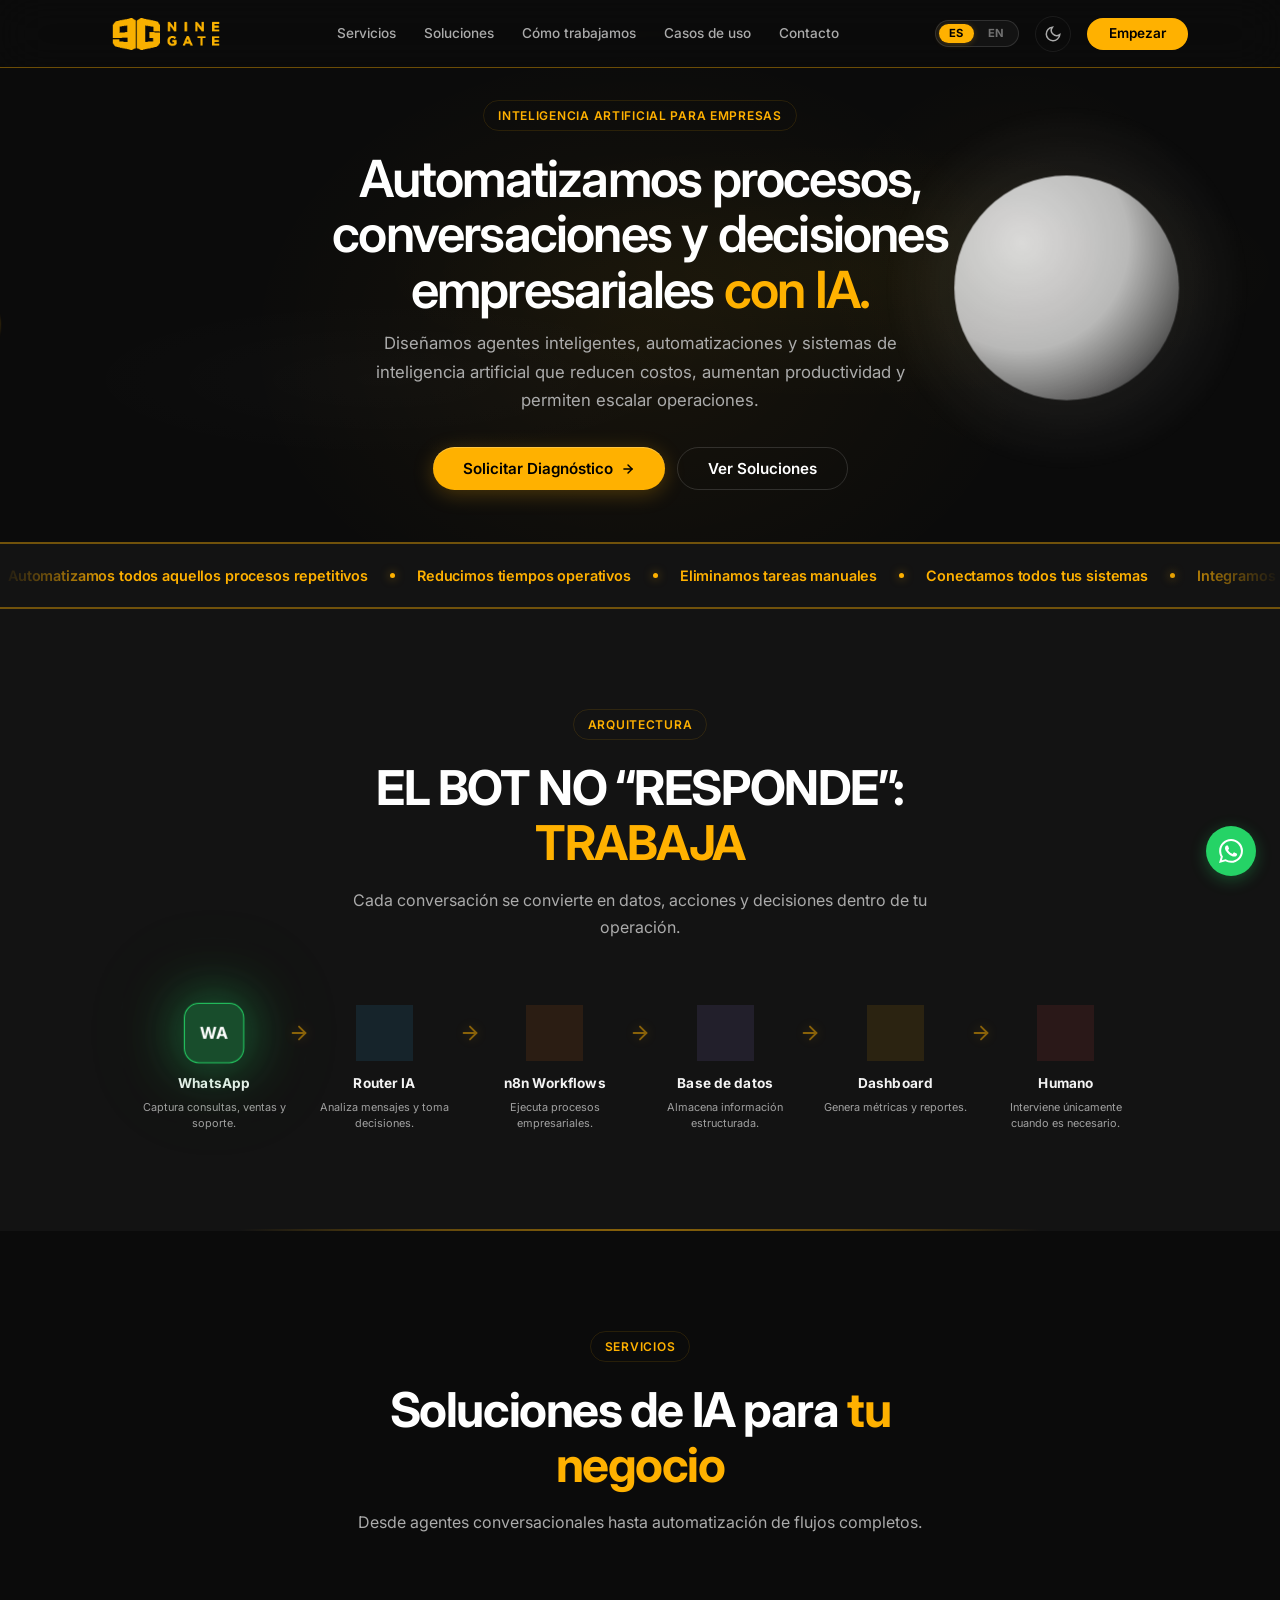
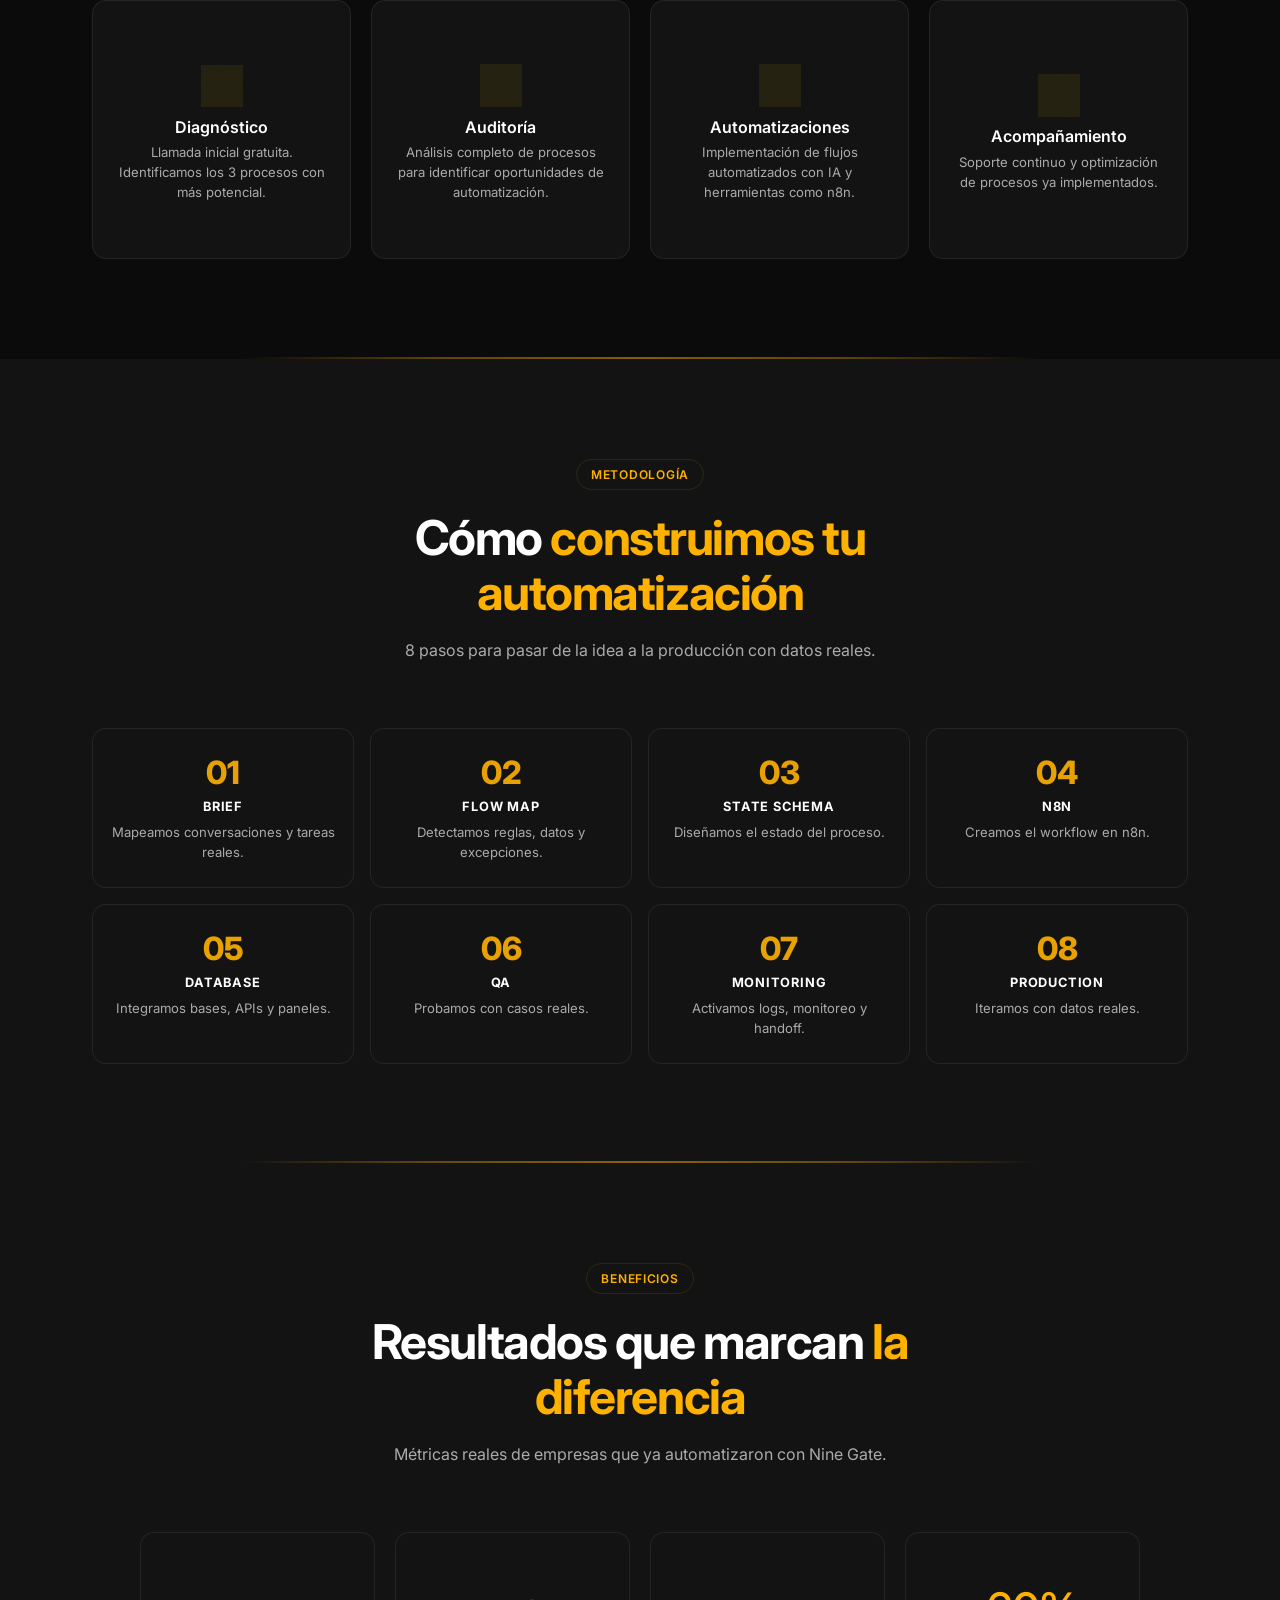
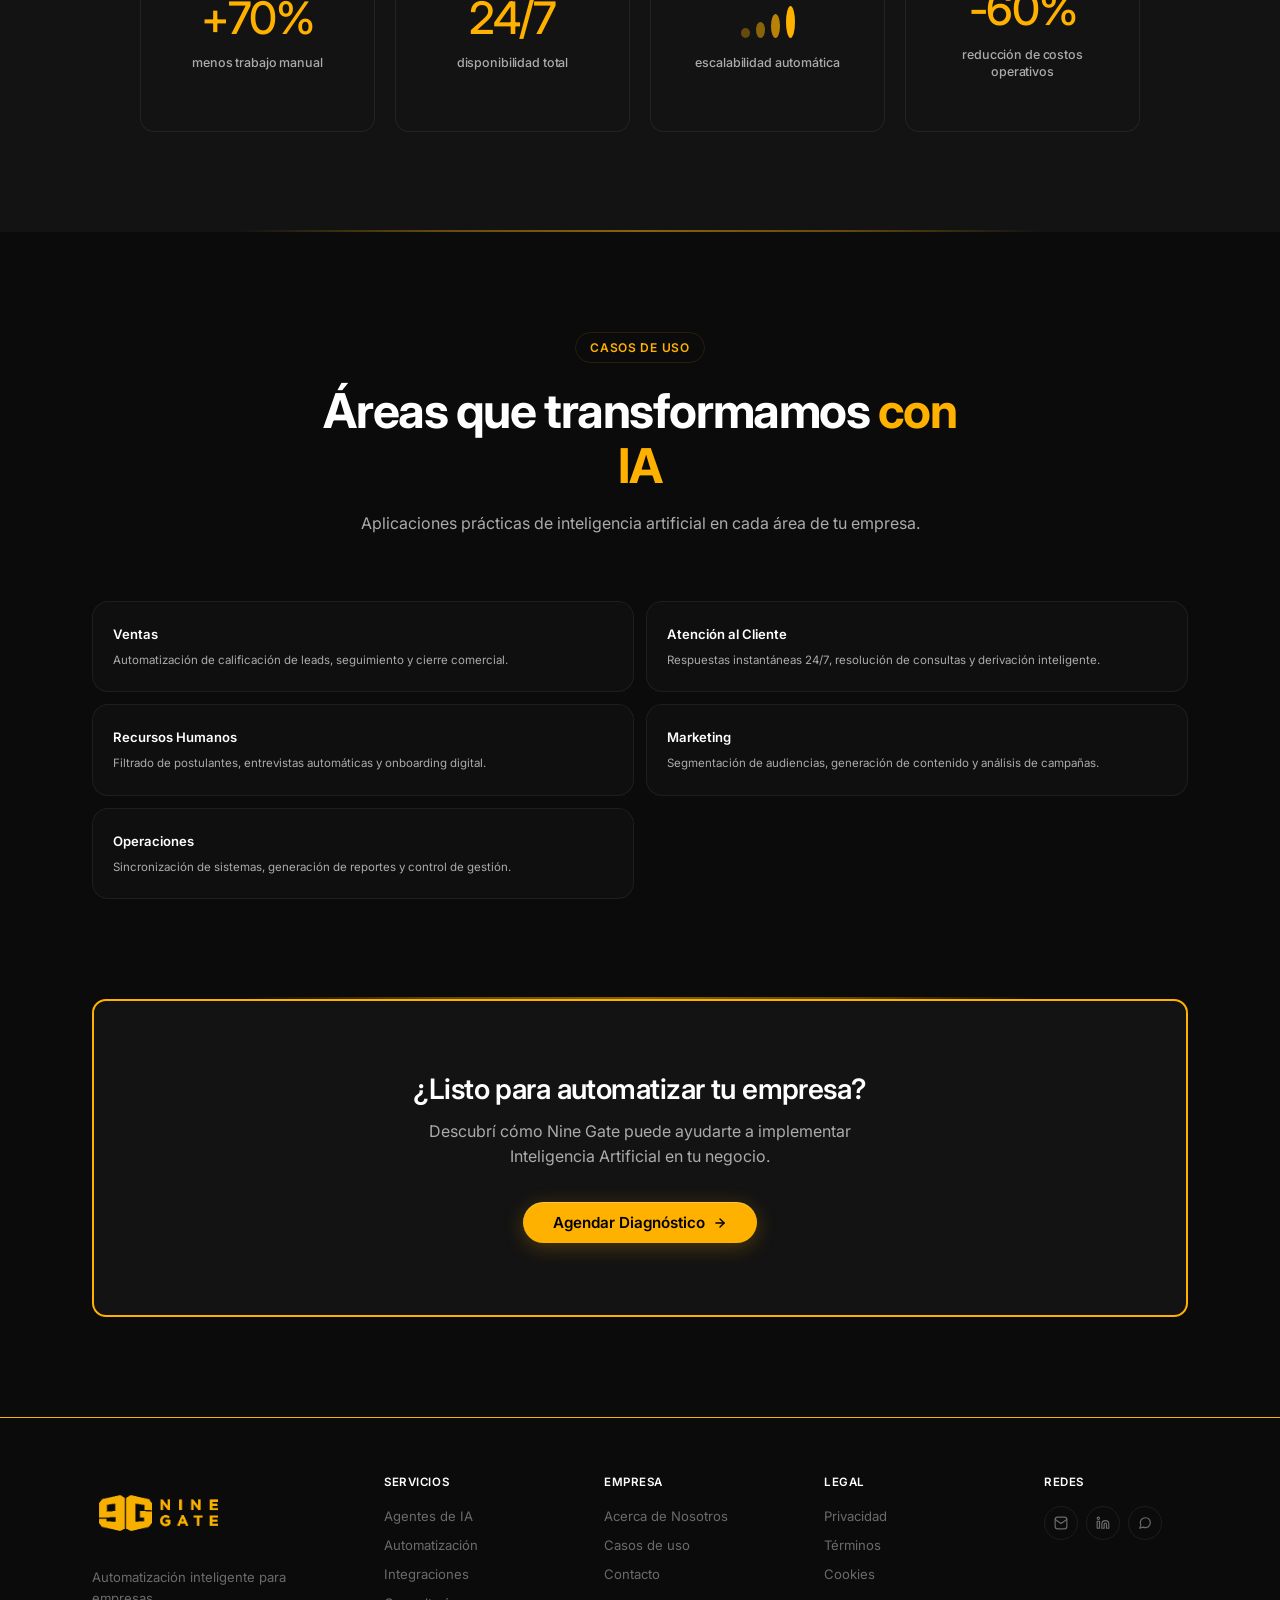
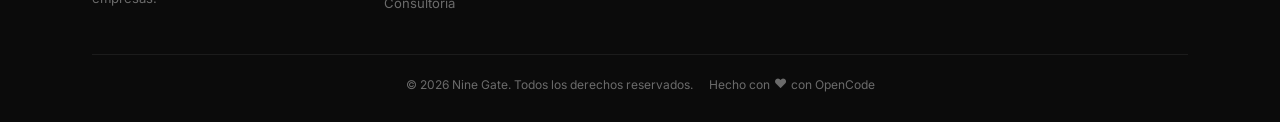
==== commit 0afcd82b: "Make dark mode sphere shading black" ====
--- a/index.html
+++ b/index.html
@@ -98,9 +98,9 @@
           </radialGradient>
           <radialGradient id="hs-sphere" cx="0.3" cy="0.3" r="0.95">
             <stop offset="0" stop-color="#FFFFFF"/>
-            <stop offset="0.5" stop-color="#F7F7F7"/>
-            <stop offset="0.75" stop-color="#E3E3E3"/>
-            <stop offset="1" stop-color="#A6A6A6"/>
+            <stop offset="0.5" stop-color="#D9D9D9"/>
+            <stop offset="0.8" stop-color="#6A6A6A"/>
+            <stop offset="1" stop-color="#000000"/>
           </radialGradient>
           <radialGradient id="hs-sphere-light" cx="0.65" cy="0.7" r="0.85">
             <stop offset="0" stop-color="#FFFFFF"/>
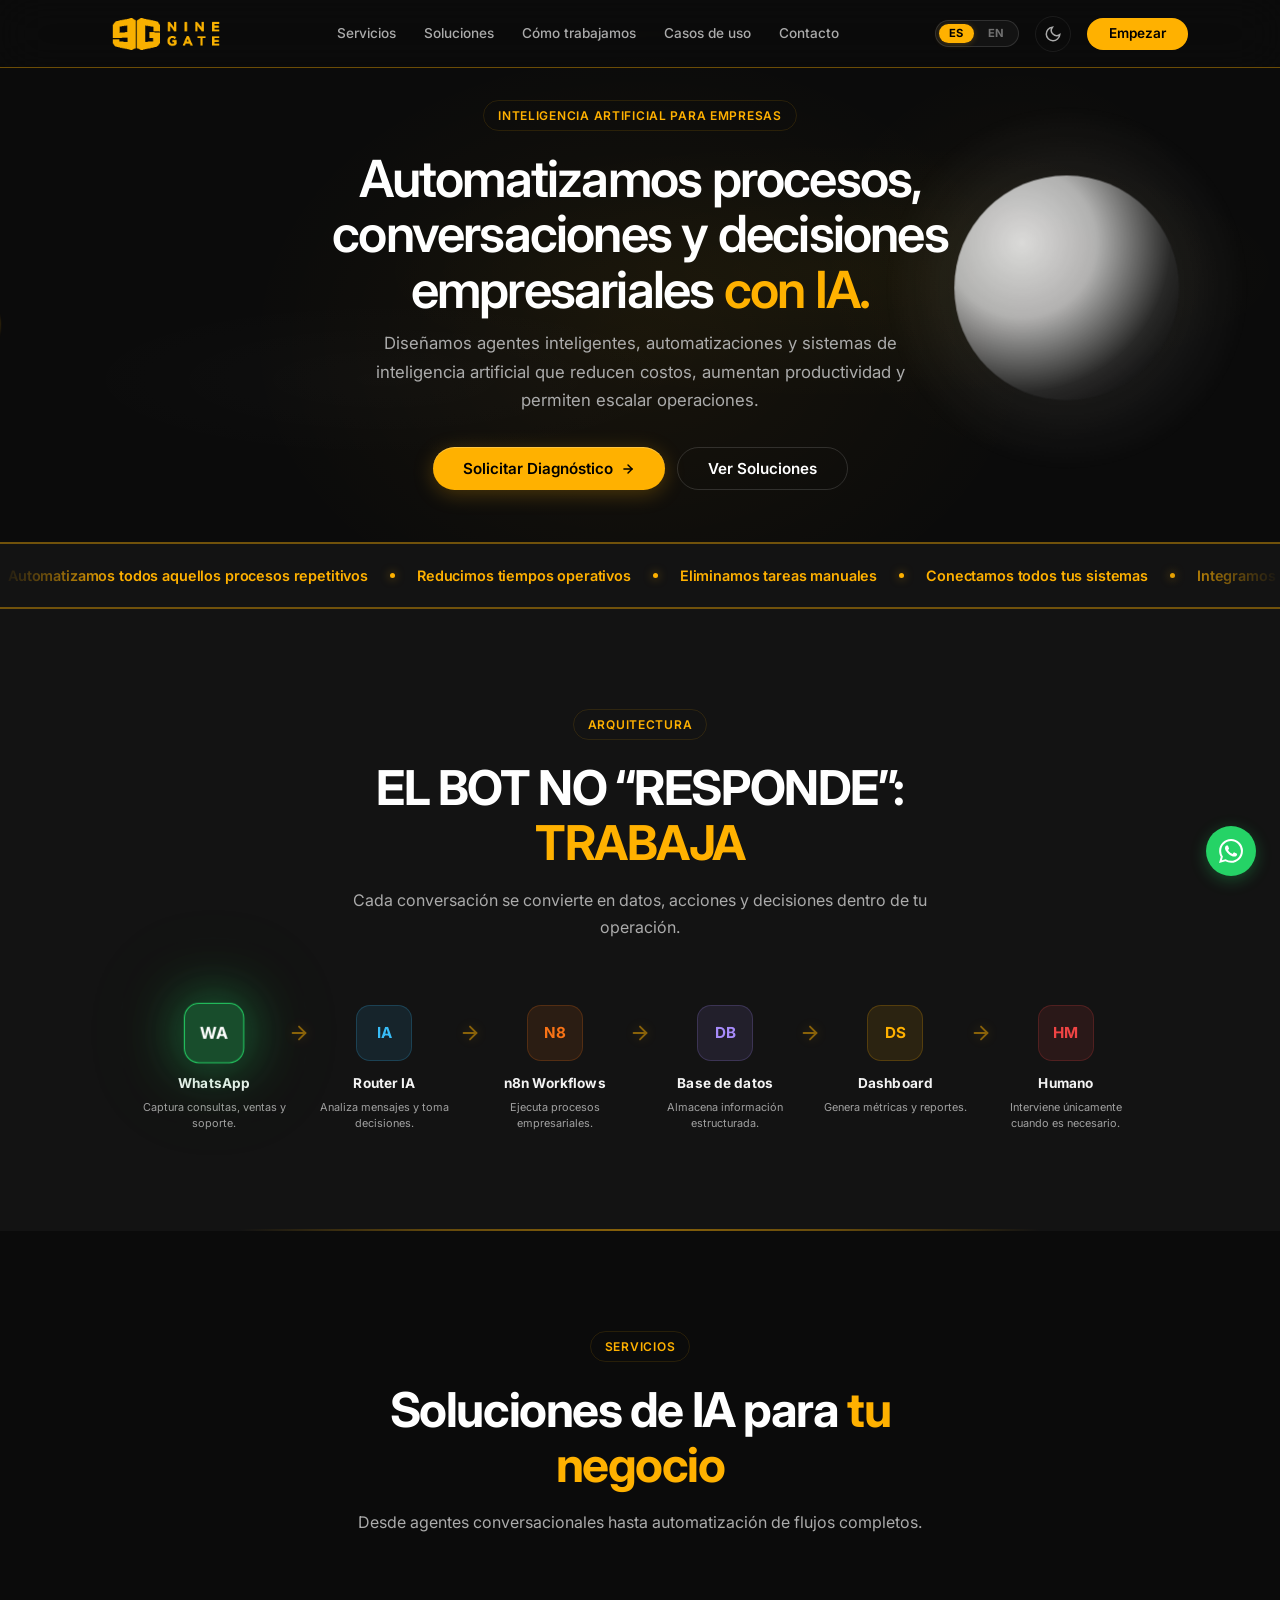
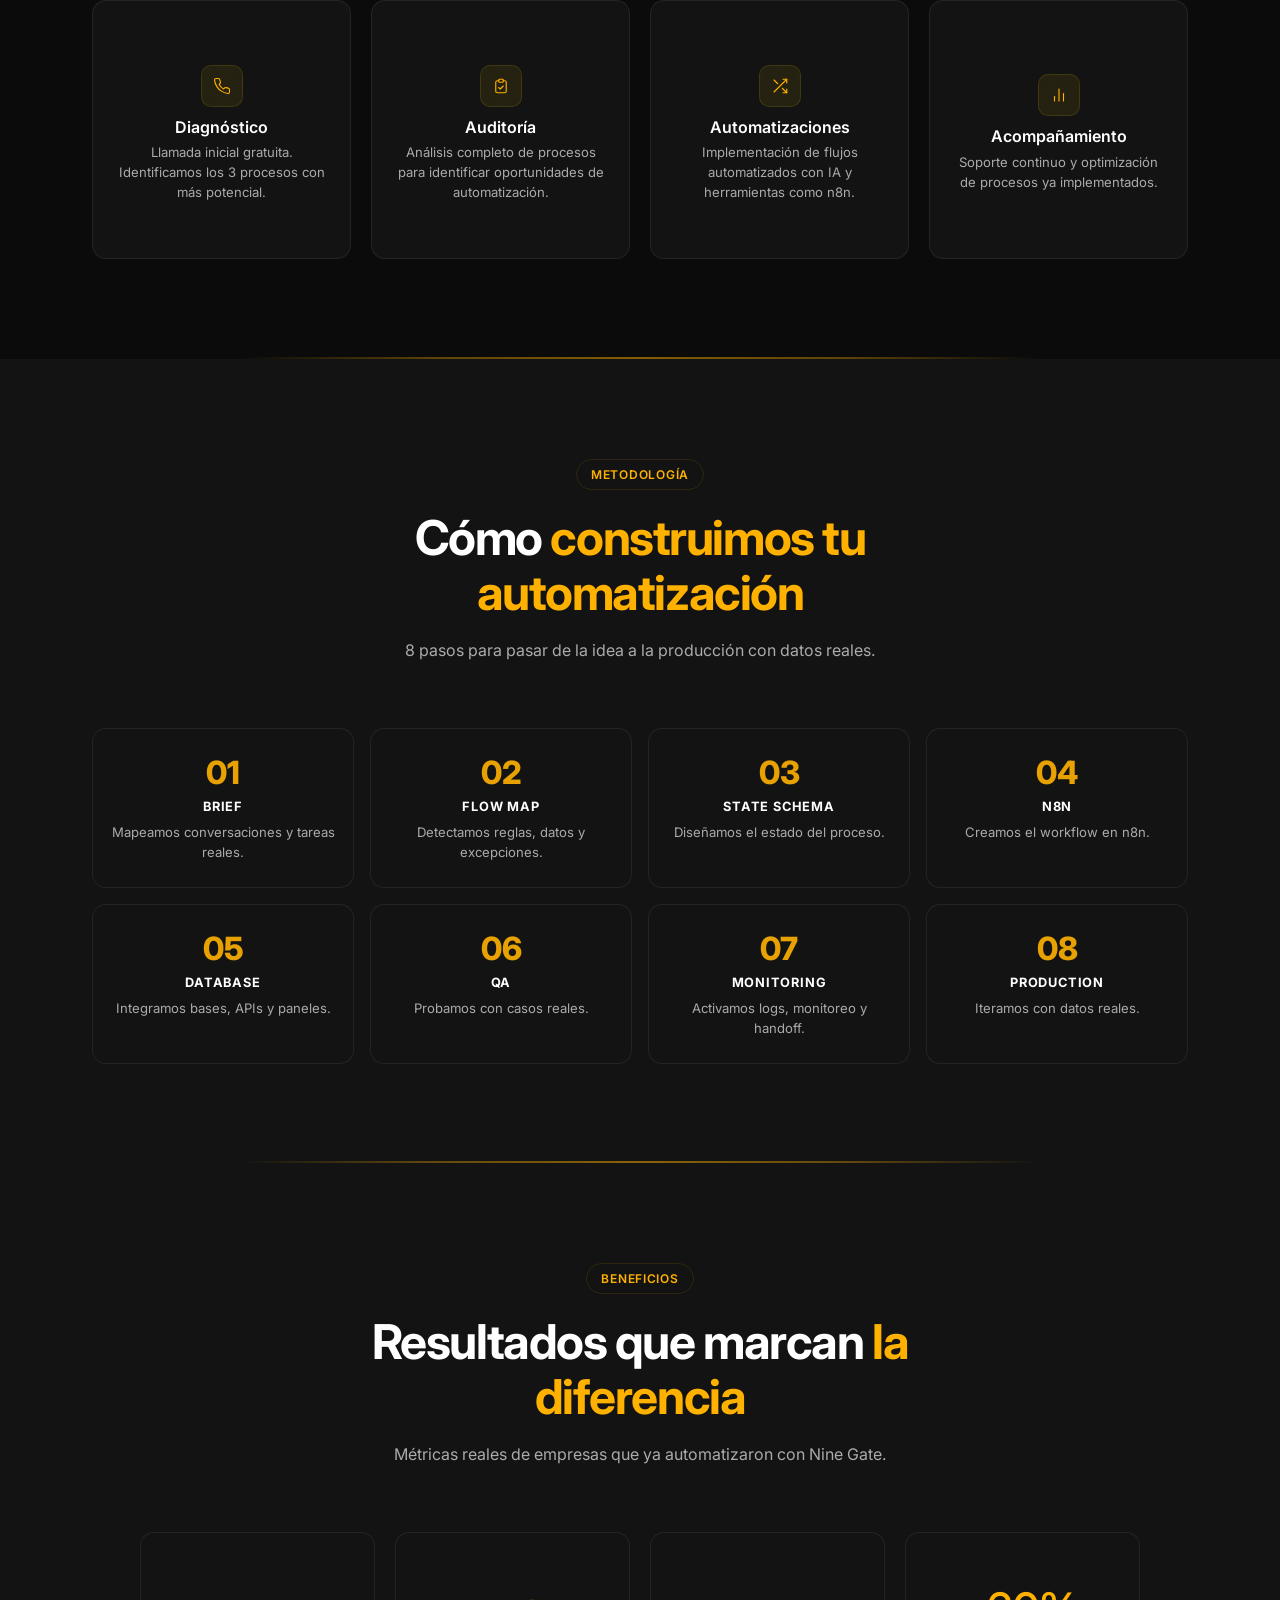
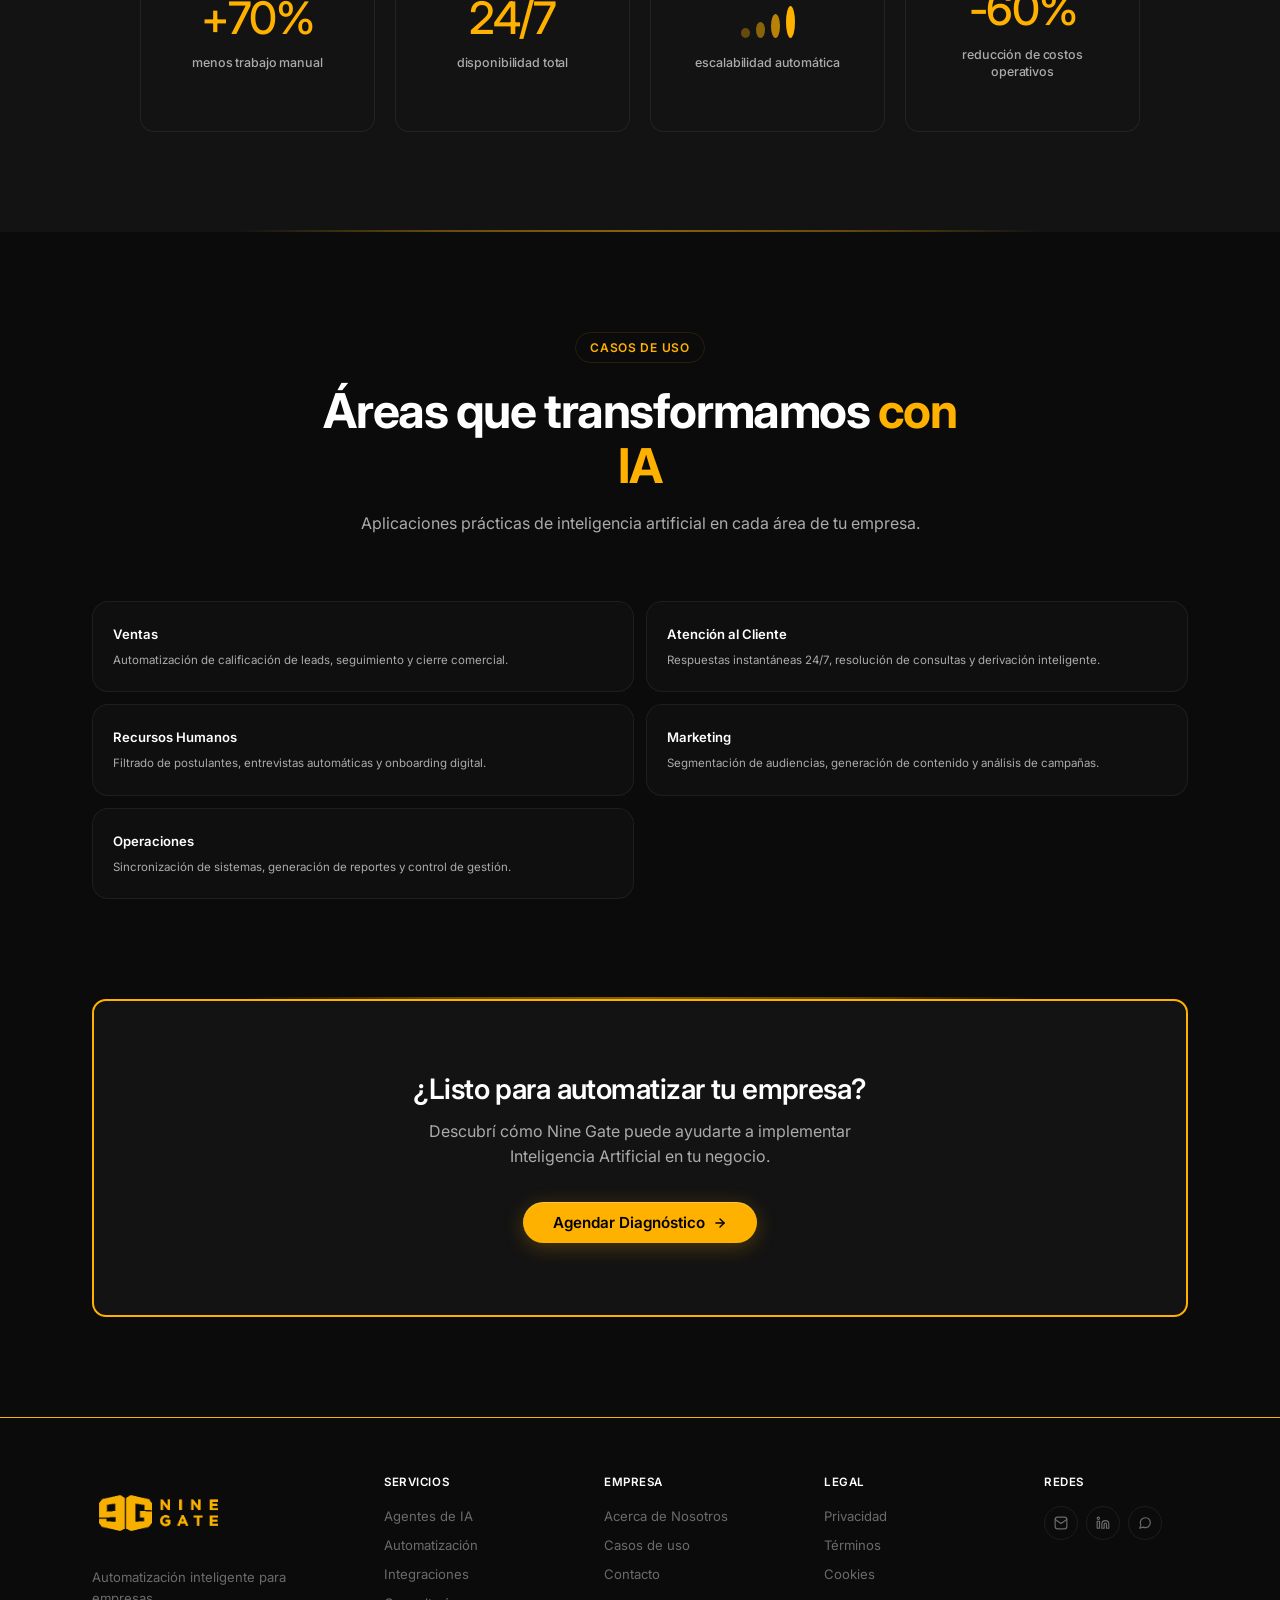
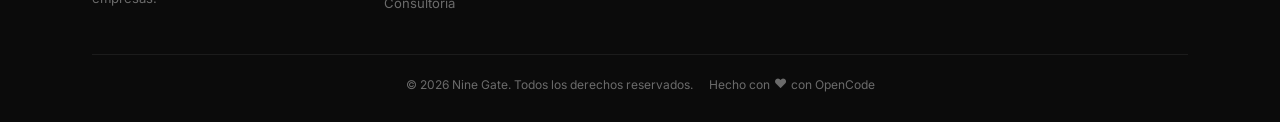
==== commit 831defca: "Make dark mode sphere shading darker" ====
--- a/index.html
+++ b/index.html
@@ -98,8 +98,8 @@
           </radialGradient>
           <radialGradient id="hs-sphere" cx="0.3" cy="0.3" r="0.95">
             <stop offset="0" stop-color="#FFFFFF"/>
-            <stop offset="0.5" stop-color="#D9D9D9"/>
-            <stop offset="0.8" stop-color="#6A6A6A"/>
+            <stop offset="0.35" stop-color="#CFCFCF"/>
+            <stop offset="0.7" stop-color="#2E2E2E"/>
             <stop offset="1" stop-color="#000000"/>
           </radialGradient>
           <radialGradient id="hs-sphere-light" cx="0.65" cy="0.7" r="0.85">
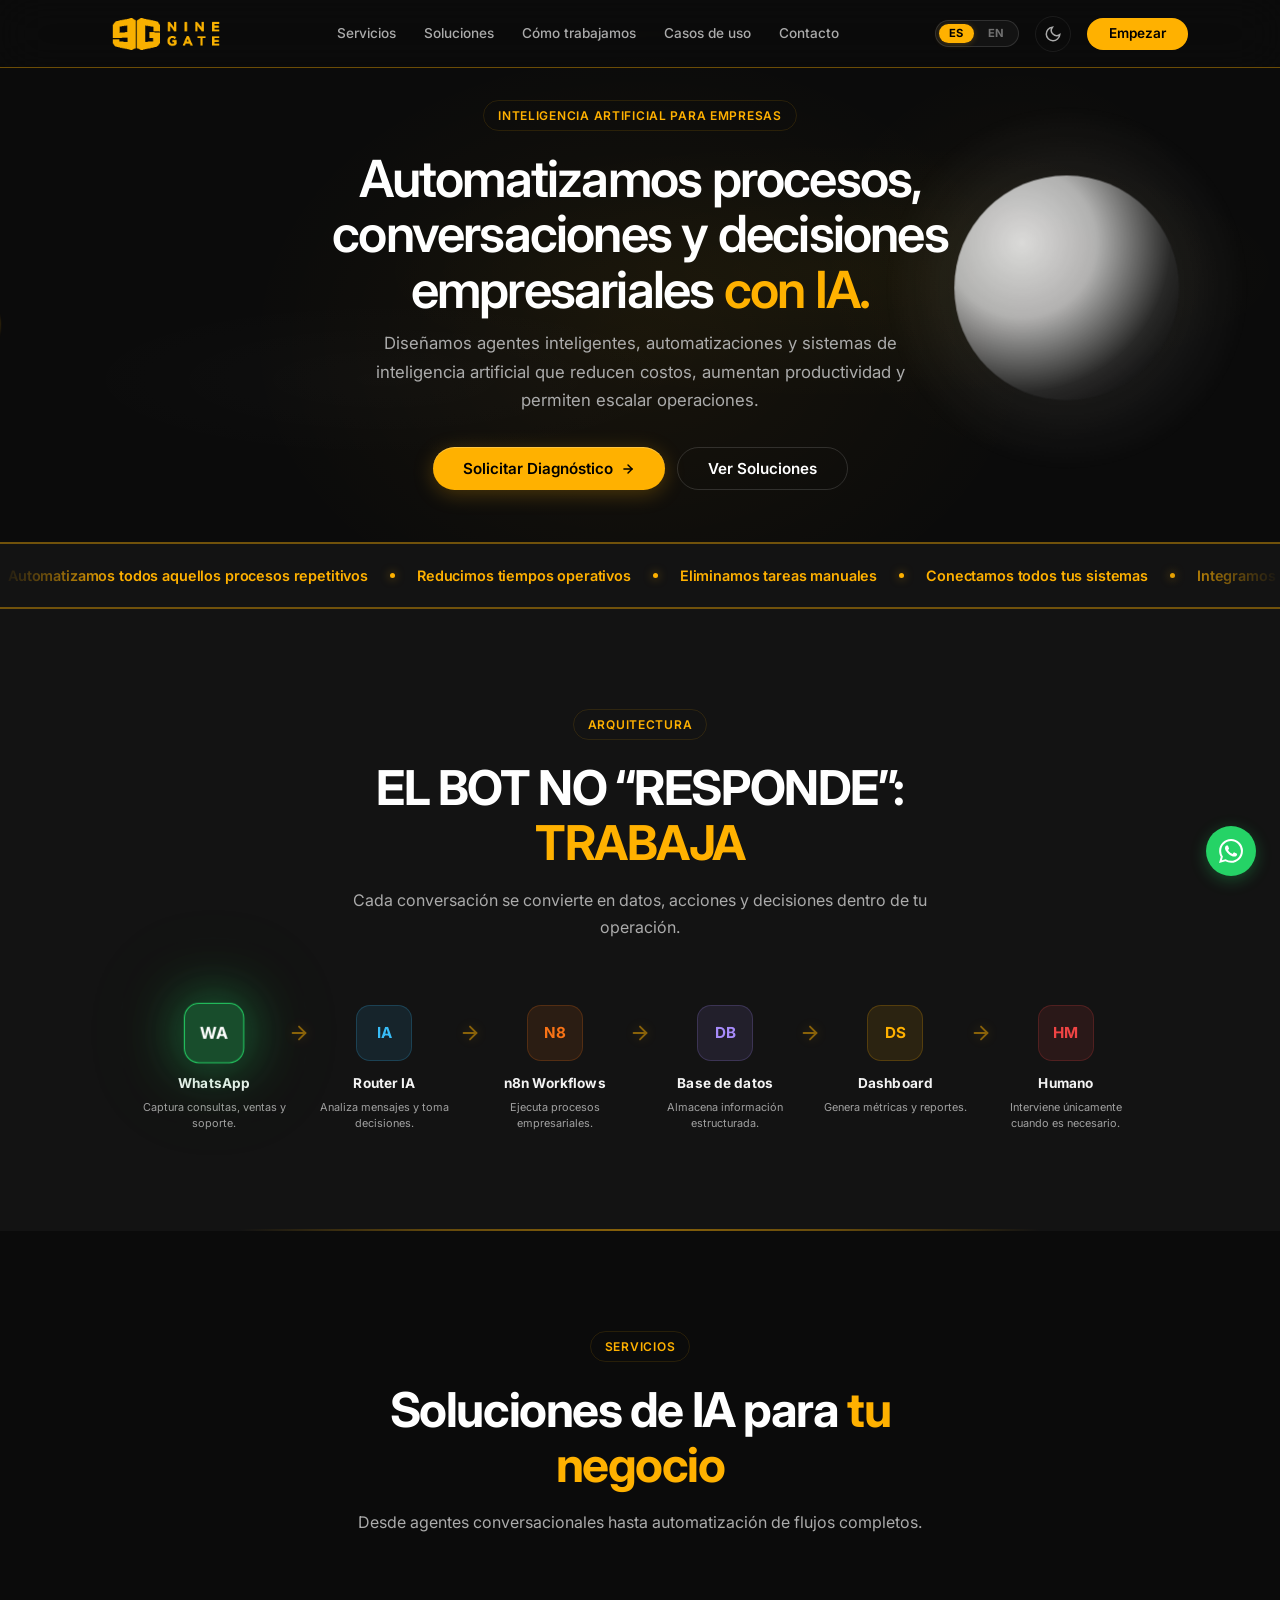
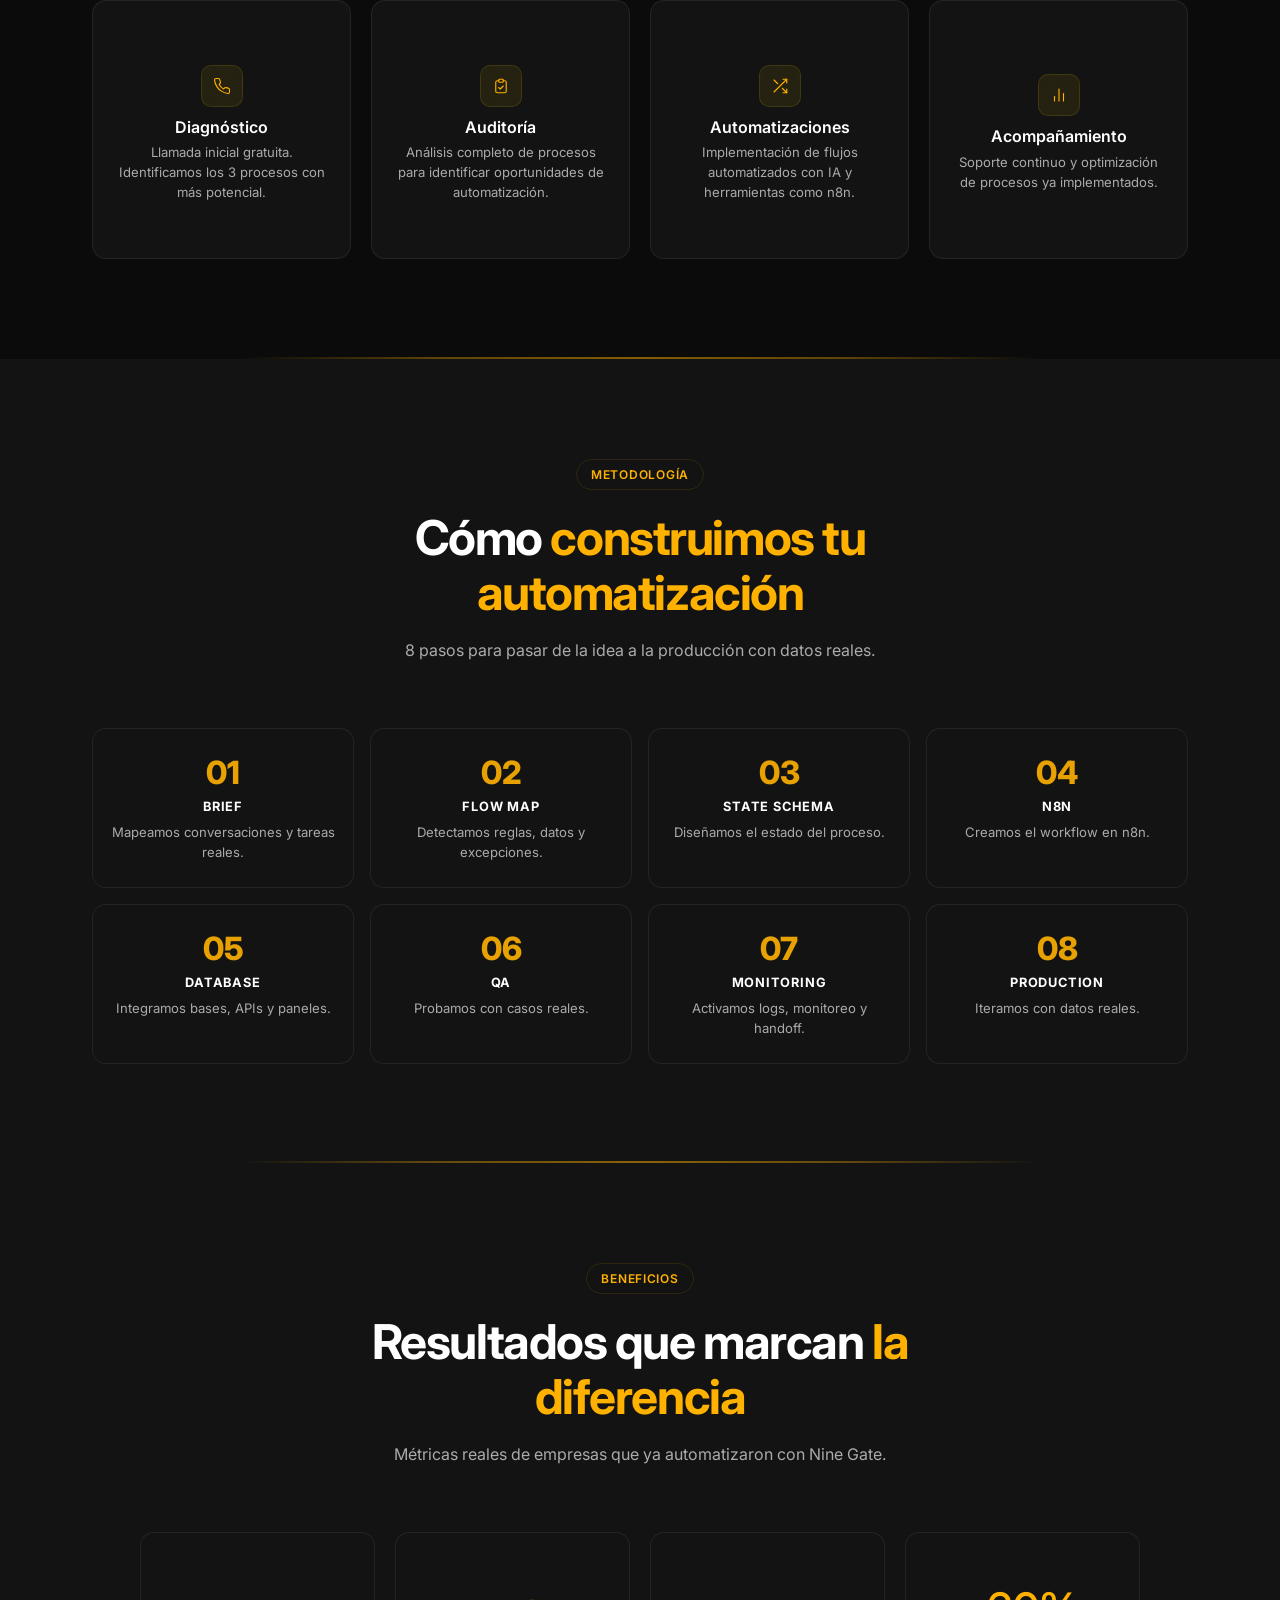
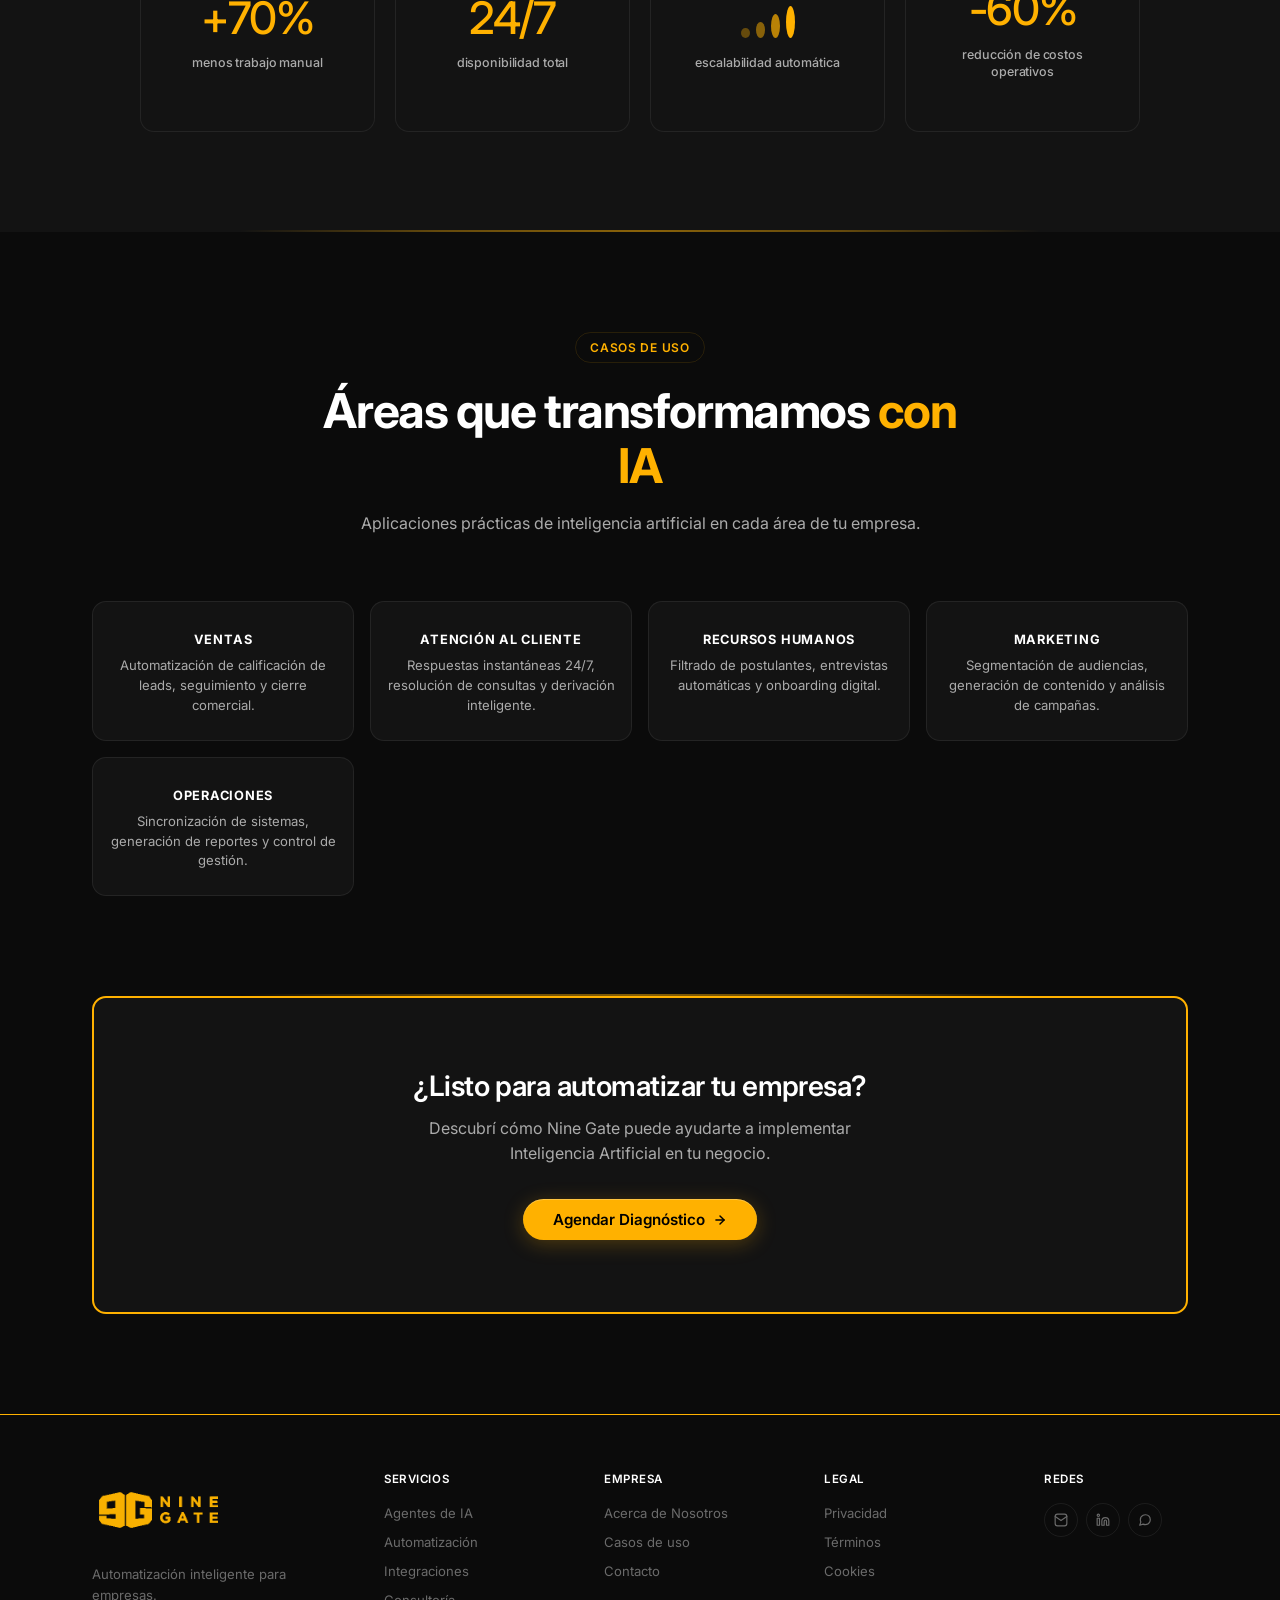
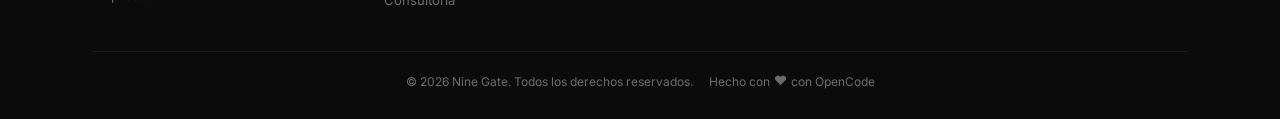
==== commit cf431c50: "Restyle use case cards to match methodology cards" ====
--- a/index.html
+++ b/index.html
@@ -30,7 +30,7 @@
   <link rel="icon" type="image/png" sizes="16x16" href="favicon-16x16.png">
   <link rel="apple-touch-icon" href="apple-touch-icon.png">
   <title>Nine Gate — Automatización inteligente para empresas | Agentes de IA</title>
-  <link rel="stylesheet" href="styles.css?v=12">
+  <link rel="stylesheet" href="styles.css?v=14">
   <script type="application/ld+json">
   {
     "@context": "https://schema.org",
--- a/styles.css
+++ b/styles.css
@@ -1300,15 +1300,16 @@
   box-shadow: 0 0 40px rgba(255, 177, 0, 0.25), 0 0 80px rgba(255, 177, 0, 0.10);
 }
 
-[data-theme="light"] .usecase-card {
-  background: rgba(255, 255, 255, 0.95);
-  border: 1.5px solid rgba(0, 0, 0, 0.2);
-  box-shadow: 0 0 20px rgba(255, 177, 0, 0.08), 0 2px 8px rgba(0, 0, 0, 0.04);
+[data-theme="light"] .usecase-card::before {
+  opacity: 0;
+}
+
+[data-theme="light"] .usecase-card:hover::before {
+  opacity: 0.15;
 }
 
 [data-theme="light"] .usecase-card:hover {
   border-color: var(--accent);
-  box-shadow: 0 0 50px rgba(255, 177, 0, 0.30), 0 0 100px rgba(255, 177, 0, 0.12), 0 16px 48px rgba(0, 0, 0, 0.08);
 }
 
 /* CTA light - only yellow border */
@@ -1451,12 +1452,12 @@
 
 /* Architecture section light mode */
 [data-theme="light"] .arch-node__box {
-  background: color-mix(in srgb, var(--node-color, #38bdf8) 15%, transparent);
-  border: 1.5px solid color-mix(in srgb, var(--node-color, #38bdf8) 35%, transparent);
+  background: color-mix(in srgb, var(--node-color, #38bdf8) 30%, transparent);
+  border: 1.5px solid color-mix(in srgb, var(--node-color, #38bdf8) 55%, transparent);
 }
 
 [data-theme="light"] .arch-node__box:hover {
-  background: color-mix(in srgb, var(--node-color, #38bdf8) 30%, transparent);
+  background: color-mix(in srgb, var(--node-color, #38bdf8) 45%, transparent);
   border-color: var(--node-color, #38bdf8);
   box-shadow: 0 0 40px color-mix(in srgb, var(--node-color, #38bdf8) 35%, transparent), 0 0 80px color-mix(in srgb, var(--node-color, #38bdf8) 15%, transparent);
 }
@@ -1487,7 +1488,7 @@
 }
 
 [data-theme="light"] .arch-node__box.active {
-  background: color-mix(in srgb, var(--node-color, #38bdf8) 30%, transparent) !important;
+  background: color-mix(in srgb, var(--node-color, #38bdf8) 45%, transparent) !important;
   border-color: var(--node-color, #38bdf8) !important;
   box-shadow: 0 0 20px color-mix(in srgb, var(--node-color, #38bdf8) 30%, transparent), 0 0 40px color-mix(in srgb, var(--node-color, #38bdf8) 12%, transparent);
 }
@@ -2235,58 +2236,54 @@
 /* ========== USE CASES ========== */
 .usecases__grid {
   display: grid;
-  grid-template-columns: 1fr 1fr;
-  gap: 12px;
+  grid-template-columns: repeat(4, 1fr);
+  gap: 16px;
+  max-width: 1100px;
+  margin: 0 auto;
 }
 
 .usecase-card {
-  padding: 22px 20px;
-  border-radius: 16px;
-  background: rgba(255, 255, 255, 0.02);
-  border: 1px solid rgba(255, 255, 255, 0.06);
-  backdrop-filter: blur(8px);
-  transition: border-color 0.3s var(--ease), box-shadow 0.3s var(--ease), background 0.3s var(--ease), transform 0.3s var(--ease);
+  text-align: center;
+  padding: 28px 16px 24px;
+  border-radius: var(--radius-lg);
+  background: var(--surface);
+  border: 1px solid var(--border);
   position: relative;
-}
-
-.usecase-card:hover {
-  border-color: var(--accent);
-  box-shadow: 0 0 50px rgba(255, 177, 0, 0.35), 0 0 100px rgba(255, 177, 0, 0.15);
-  background: rgba(255, 177, 0, 0.05);
-  transform: translateY(-3px);
+  overflow: hidden;
+  transition: box-shadow 0.3s var(--ease), border-color 0.3s var(--ease), transform 0.3s var(--ease);
 }
 
 .usecase-card::before {
   content: '';
   position: absolute;
-  inset: -1px;
-  border-radius: inherit;
-  background: radial-gradient(ellipse at 50% 50%, rgba(255, 177, 0, 0.15) 0%, transparent 60%);
-  pointer-events: none;
-  z-index: 0;
+  inset: 0;
+  background: radial-gradient(circle at 50% 50%, var(--accent) 0%, transparent 70%);
   opacity: 0;
-  transition: opacity 0.3s ease;
+  transition: opacity 0.3s;
 }
 
 .usecase-card:hover::before {
-  opacity: 1;
-}
-
-.usecase-card > * {
-  position: relative;
-  z-index: 1;
+  opacity: 0.22;
+}
+
+.usecase-card:hover {
+  border-color: var(--accent);
+  transform: translateY(-2px);
 }
 
 .usecase-card__title {
+  font-size: 0.8rem;
+  font-weight: 700;
+  color: var(--text-primary);
+  text-transform: uppercase;
+  letter-spacing: 0.06em;
+  margin-bottom: 6px;
+}
+
+.usecase-card__desc {
   font-size: 0.82rem;
-  font-weight: 600;
-  margin-bottom: 6px;
-}
-
-.usecase-card__desc {
-  font-size: 0.72rem;
   color: var(--text-secondary);
-  line-height: 1.6;
+  line-height: 1.5;
 }
 
 /* ========== RESPONSIVE ========== */
@@ -2297,7 +2294,7 @@
   }
 
   .usecases__grid {
-    grid-template-columns: 1fr 1fr 1fr;
+    grid-template-columns: 1fr 1fr;
   }
 
   .hero__inner {
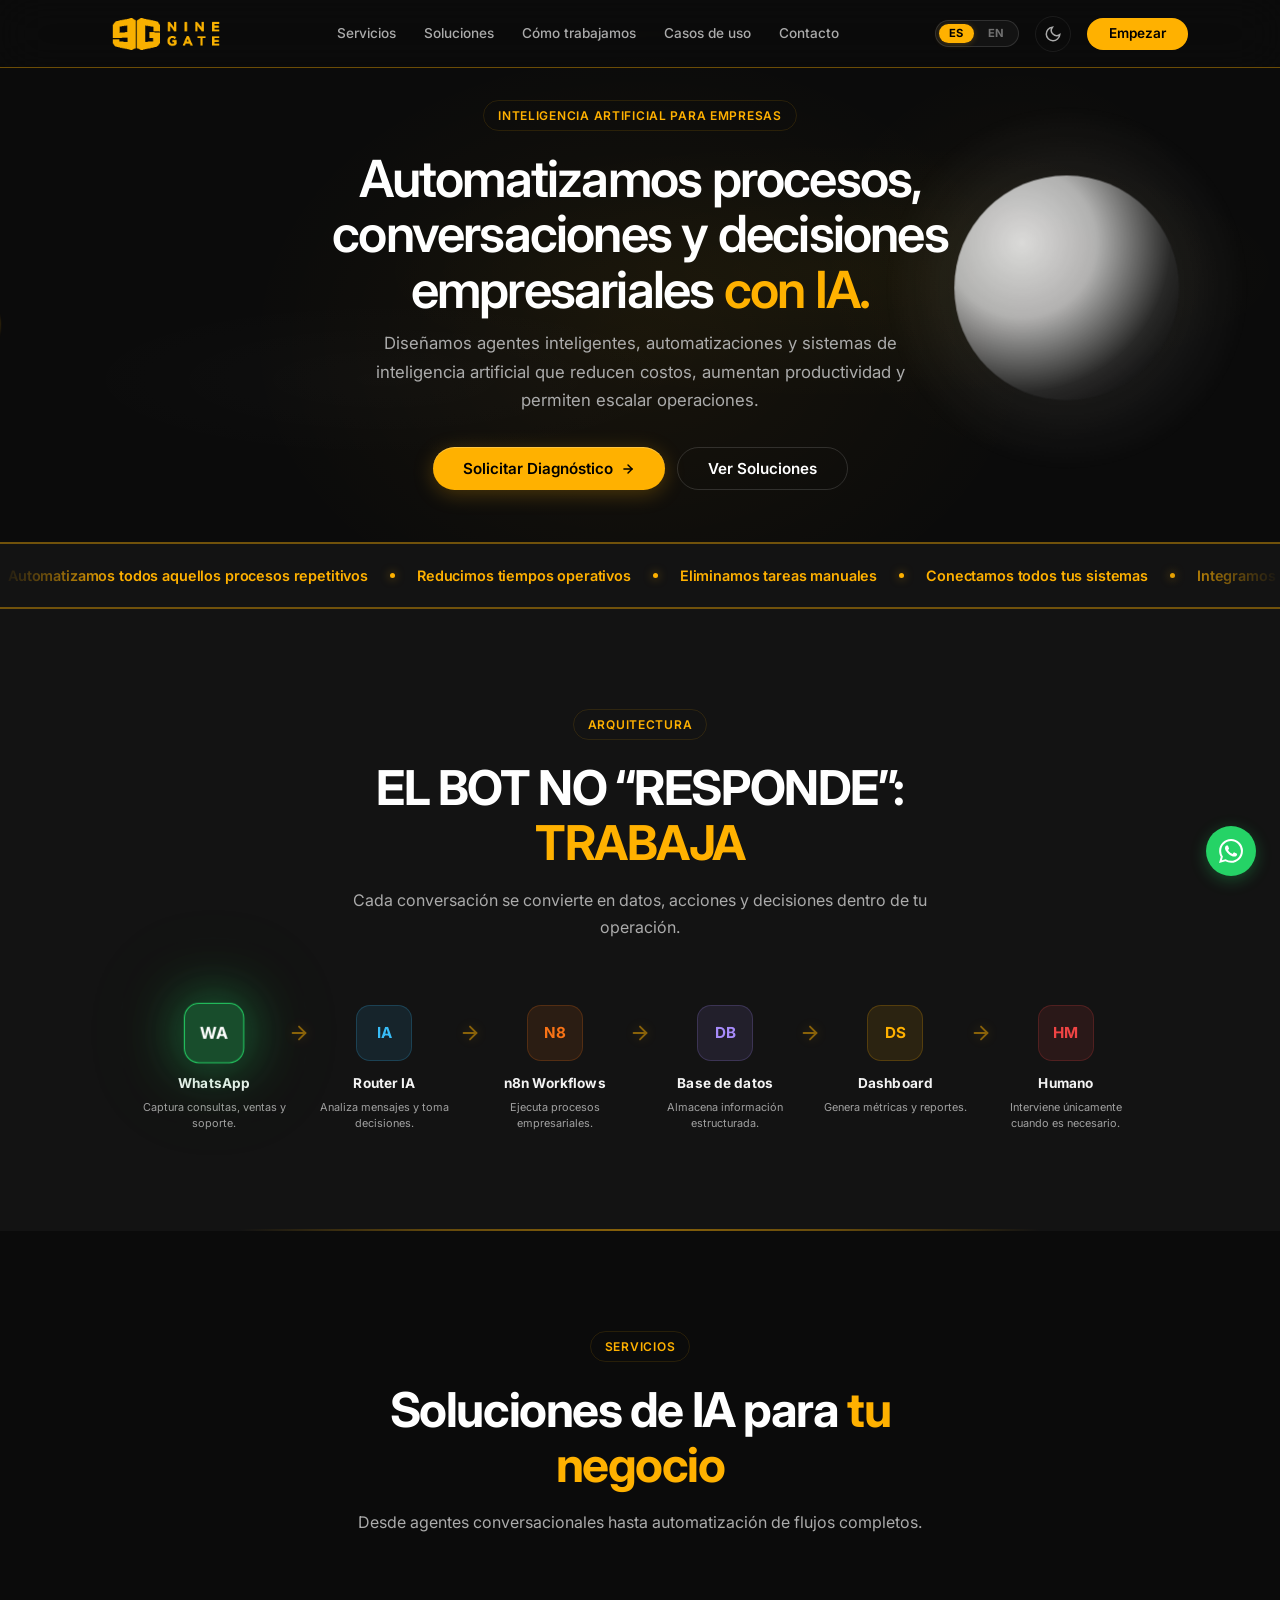
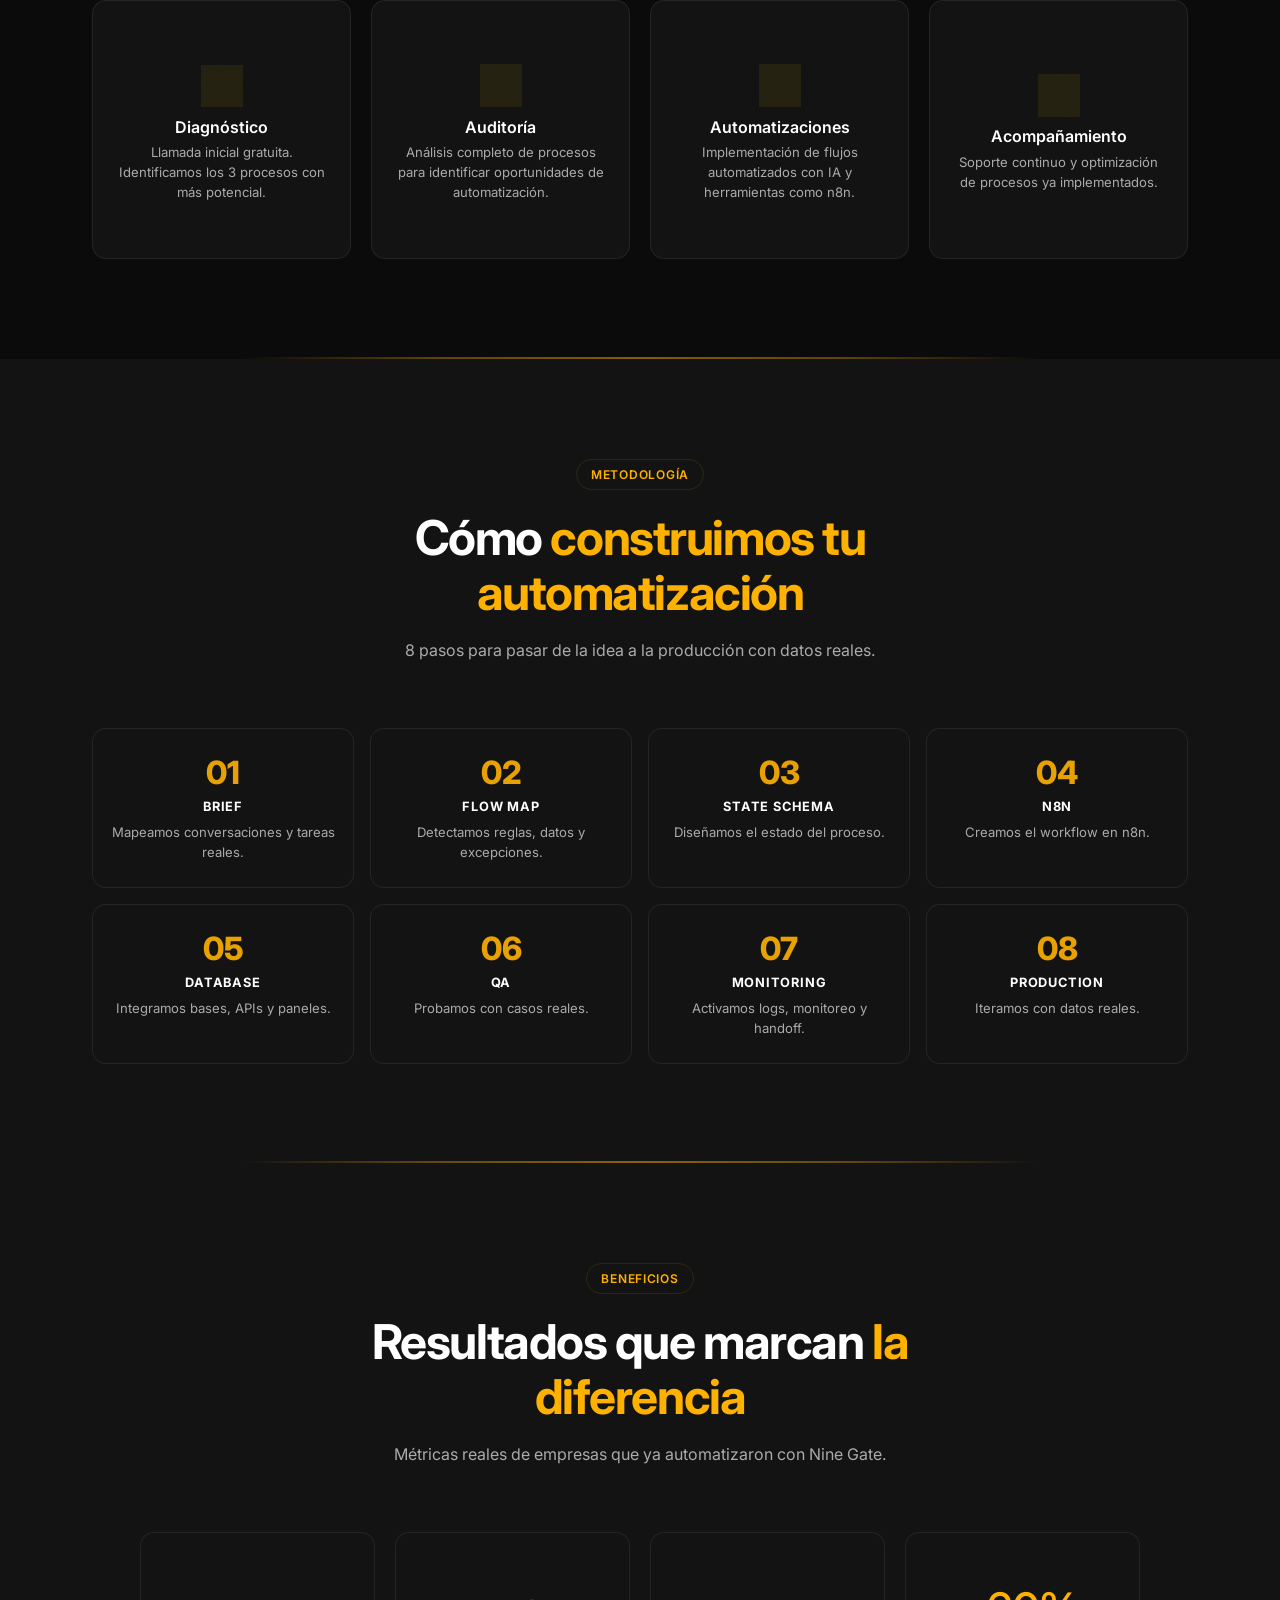
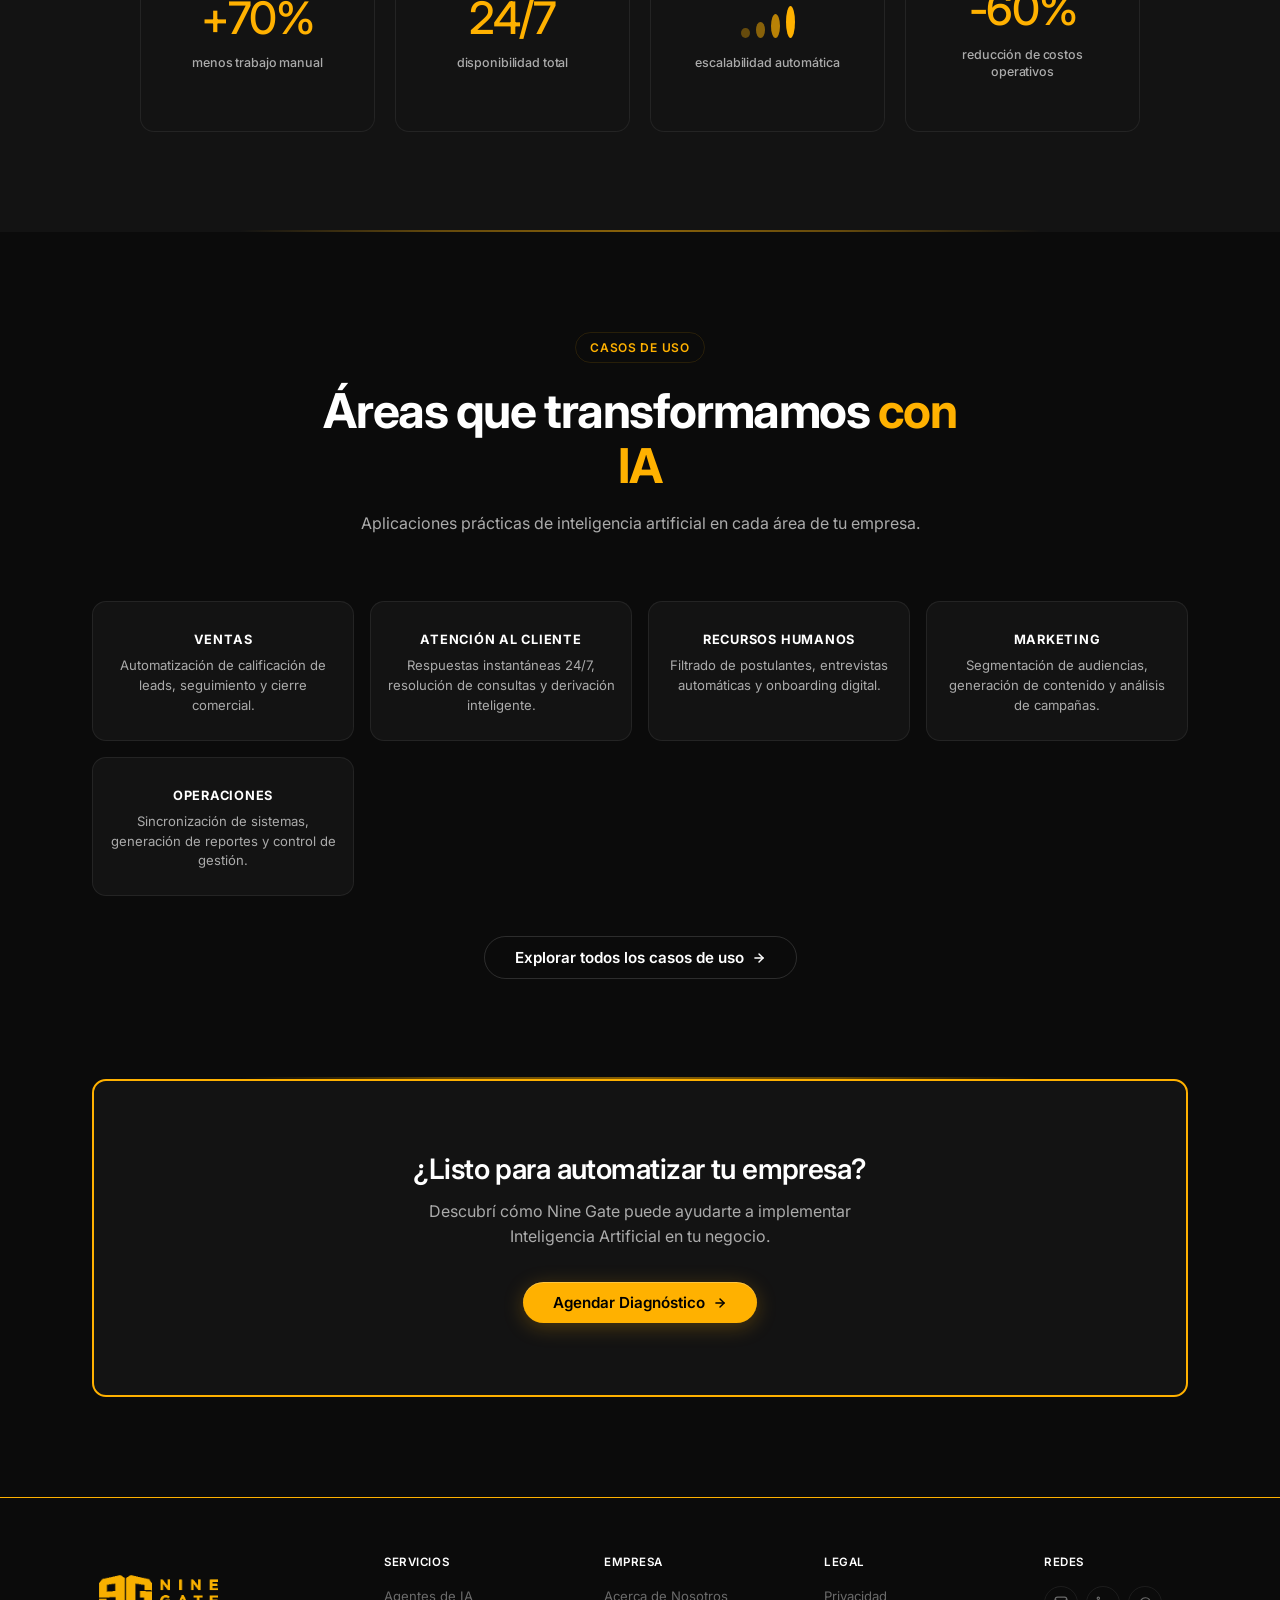
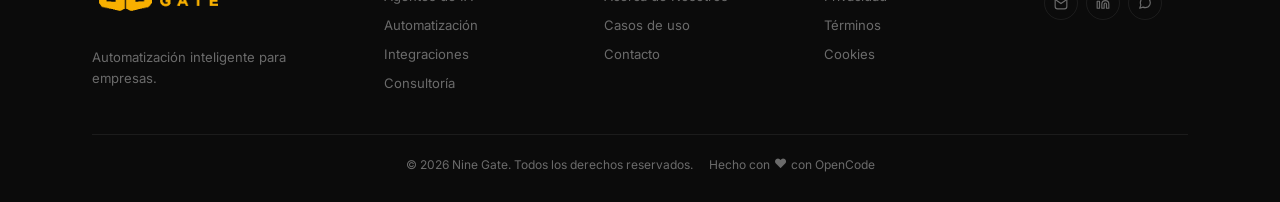
==== commit 680241d6: "Add casos-de-uso.html dedicated use-cases page, CTA on home, site-wide nav updates" ====
--- a/index.html
+++ b/index.html
@@ -30,7 +30,7 @@
   <link rel="icon" type="image/png" sizes="16x16" href="favicon-16x16.png">
   <link rel="apple-touch-icon" href="apple-touch-icon.png">
   <title>Nine Gate — Automatización inteligente para empresas | Agentes de IA</title>
-  <link rel="stylesheet" href="styles.css?v=14">
+  <link rel="stylesheet" href="styles.css?v=15">
   <script type="application/ld+json">
   {
     "@context": "https://schema.org",
@@ -410,26 +410,32 @@
         <p class="section__desc" data-i18n="case-desc">Aplicaciones prácticas de inteligencia artificial en cada área de tu empresa.</p>
       </div>
       <div class="usecases__grid" data-r>
-        <div class="usecase-card">
+        <a href="casos-de-uso.html#area-ventas" class="usecase-card">
           <h3 class="usecase-card__title" data-i18n="case-card1-title">Ventas</h3>
           <p class="usecase-card__desc" data-i18n="case-card1-desc">Automatización de calificación de leads, seguimiento y cierre comercial.</p>
-        </div>
-        <div class="usecase-card">
+        </a>
+        <a href="casos-de-uso.html#area-atencion" class="usecase-card">
           <h3 class="usecase-card__title" data-i18n="case-card2-title">Atención al Cliente</h3>
           <p class="usecase-card__desc" data-i18n="case-card2-desc">Respuestas instantáneas 24/7, resolución de consultas y derivación inteligente.</p>
-        </div>
-        <div class="usecase-card">
+        </a>
+        <a href="casos-de-uso.html#area-rrhh" class="usecase-card">
           <h3 class="usecase-card__title" data-i18n="case-card3-title">Recursos Humanos</h3>
           <p class="usecase-card__desc" data-i18n="case-card3-desc">Filtrado de postulantes, entrevistas automáticas y onboarding digital.</p>
-        </div>
-        <div class="usecase-card">
+        </a>
+        <a href="casos-de-uso.html#area-marketing" class="usecase-card">
           <h3 class="usecase-card__title" data-i18n="case-card4-title">Marketing</h3>
           <p class="usecase-card__desc" data-i18n="case-card4-desc">Segmentación de audiencias, generación de contenido y análisis de campañas.</p>
-        </div>
-        <div class="usecase-card">
+        </a>
+        <a href="casos-de-uso.html#area-operaciones" class="usecase-card">
           <h3 class="usecase-card__title" data-i18n="case-card5-title">Operaciones</h3>
           <p class="usecase-card__desc" data-i18n="case-card5-desc">Sincronización de sistemas, generación de reportes y control de gestión.</p>
-        </div>
+        </a>
+      </div>
+      <div style="text-align: center; margin-top: 40px;" data-r>
+        <a href="casos-de-uso.html" class="btn btn--ghost">
+          <span data-i18n="home-cases-cta">Explorar todos los casos de uso</span>
+          <svg width="14" height="14" viewBox="0 0 24 24" fill="none" stroke="currentColor" stroke-width="2.5" stroke-linecap="round" stroke-linejoin="round"><line x1="5" y1="12" x2="19" y2="12"/><polyline points="12 5 19 12 12 19"/></svg>
+        </a>
       </div>
     </div>
   </section>
--- a/styles.css
+++ b/styles.css
@@ -2243,6 +2243,7 @@
 }
 
 .usecase-card {
+  display: block;
   text-align: center;
   padding: 28px 16px 24px;
   border-radius: var(--radius-lg);
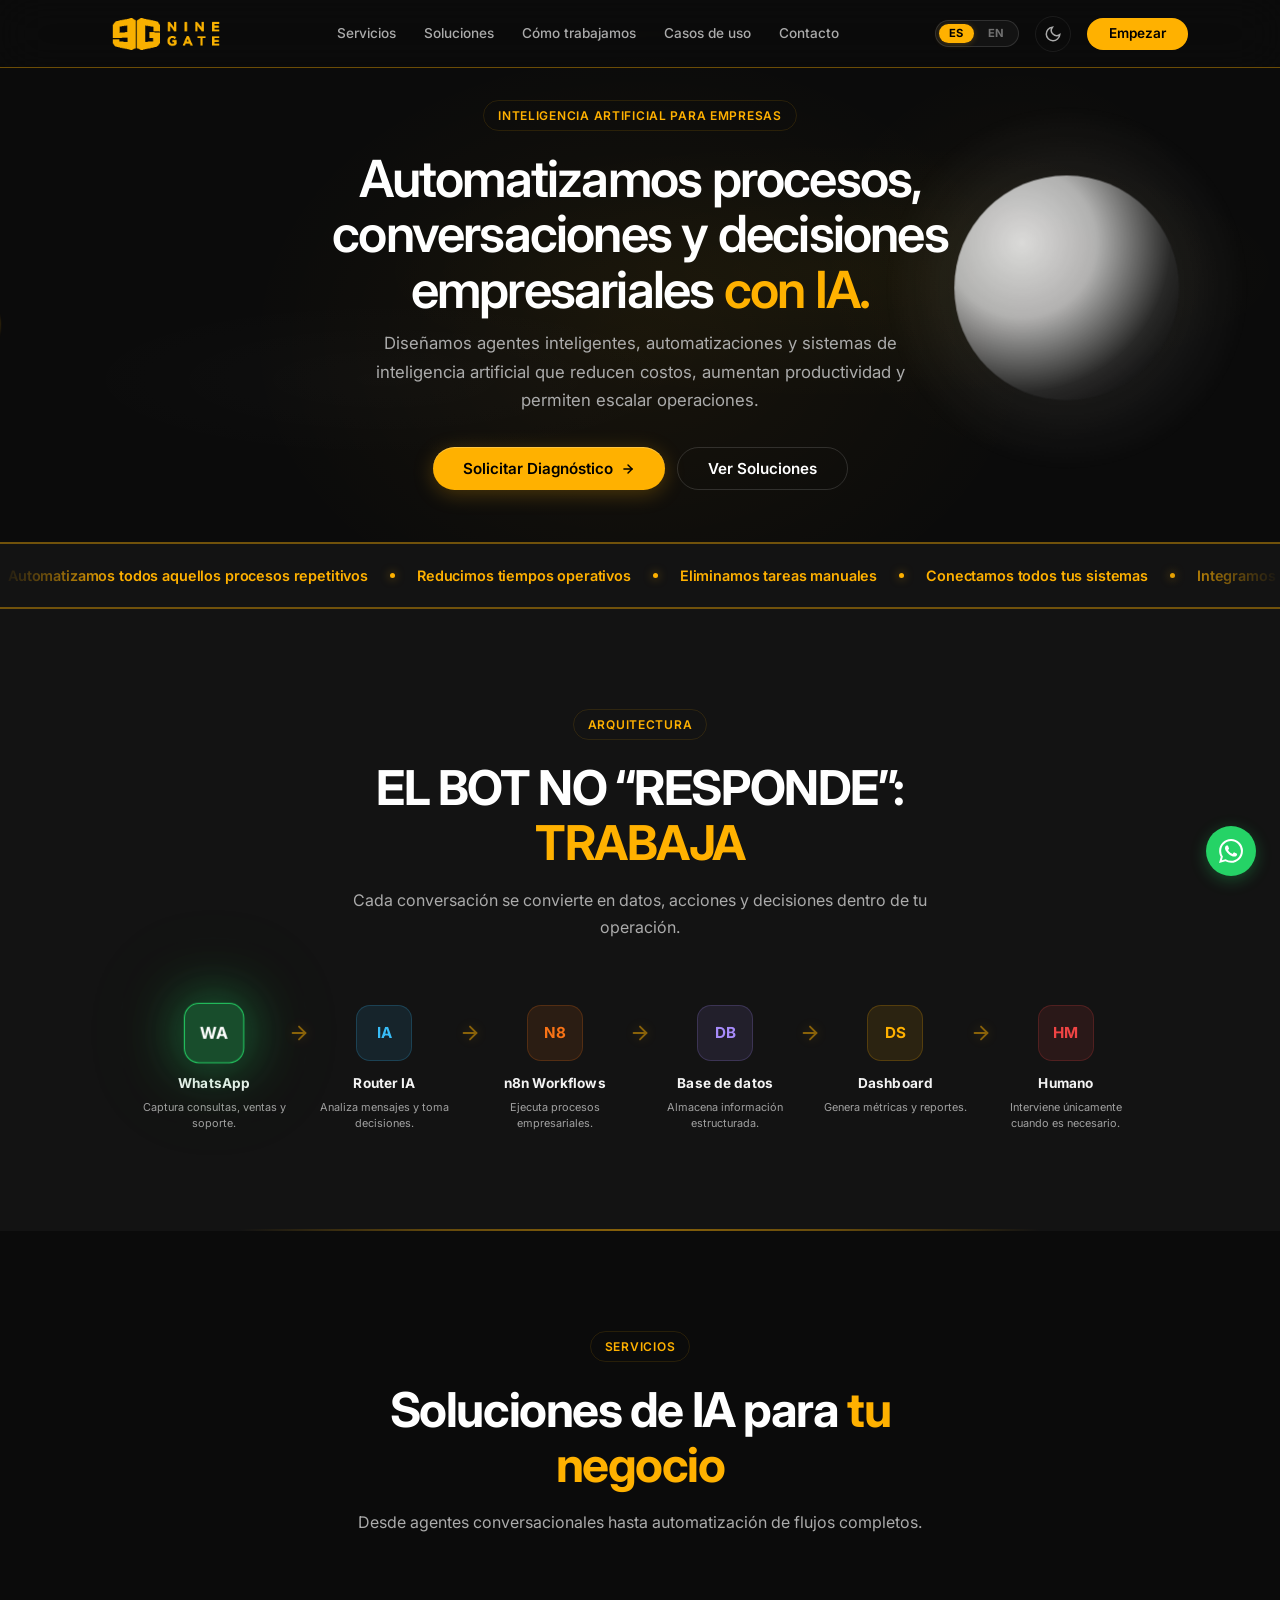
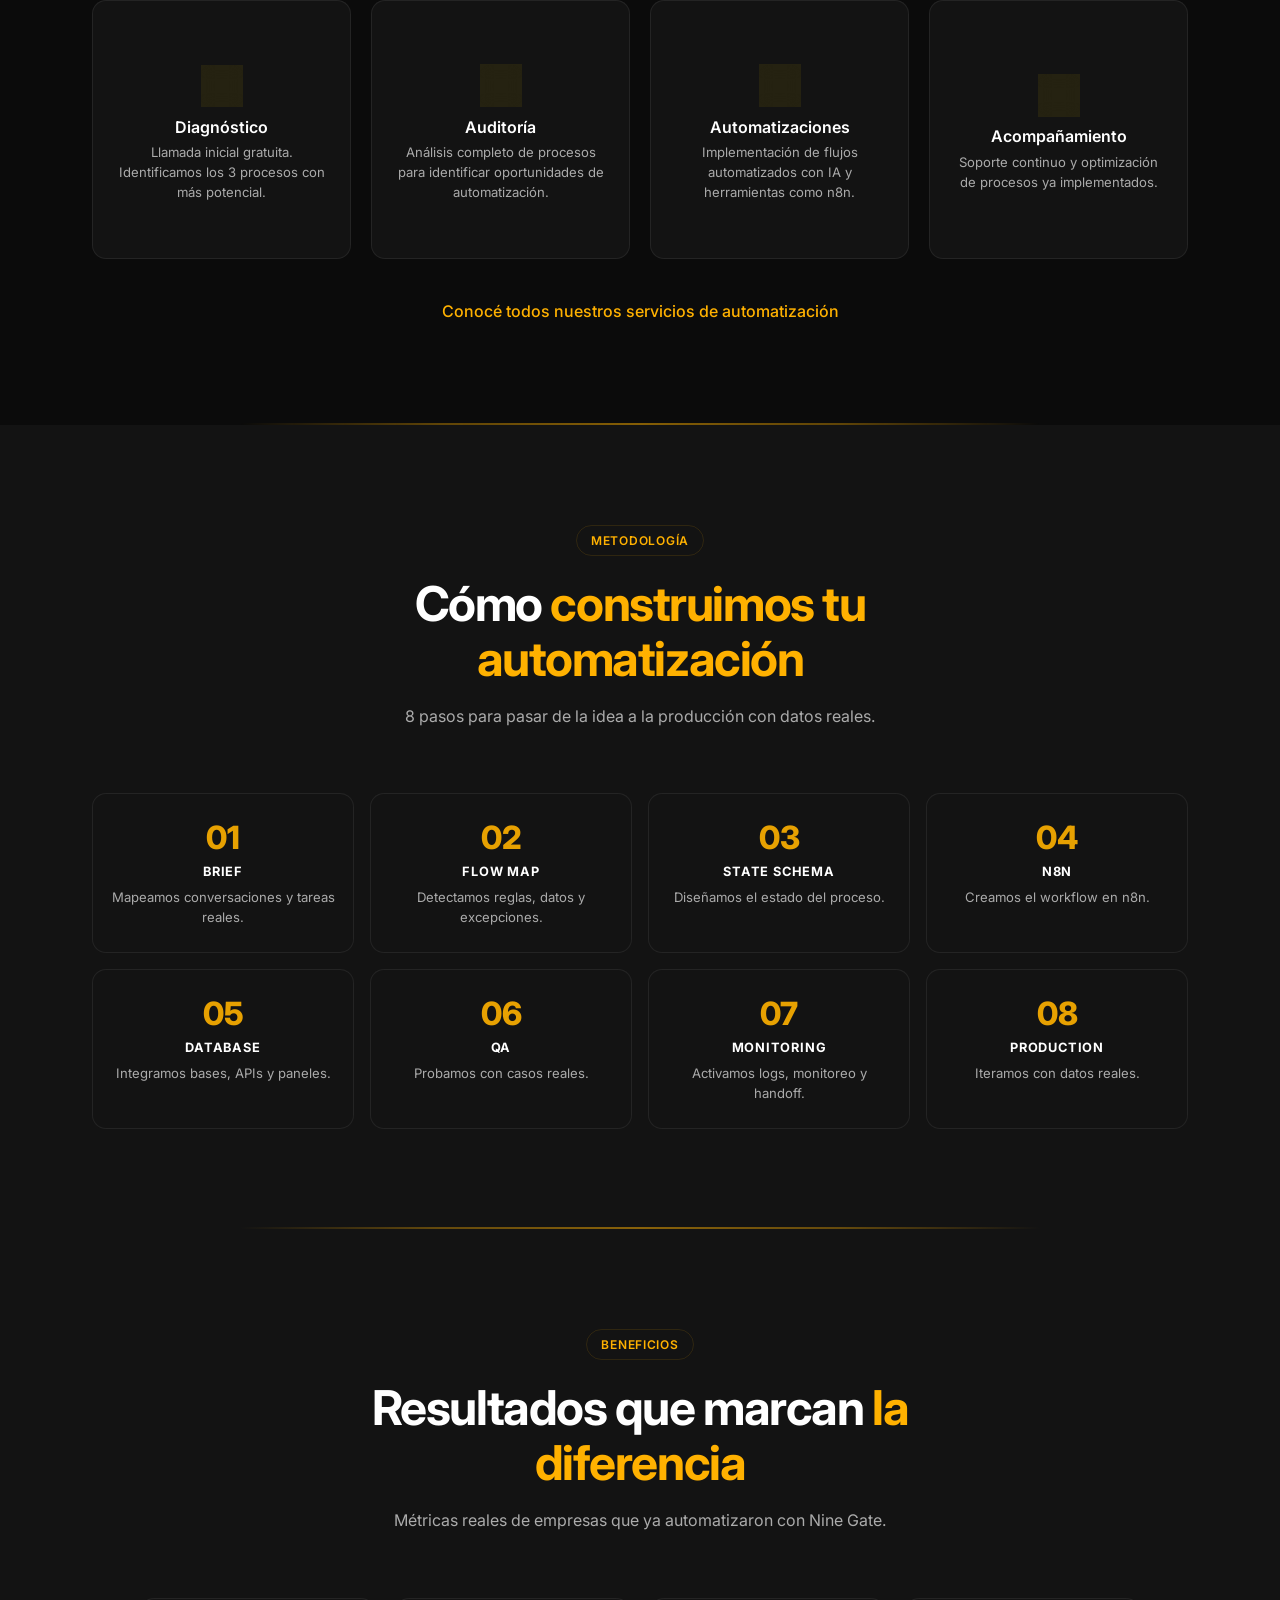
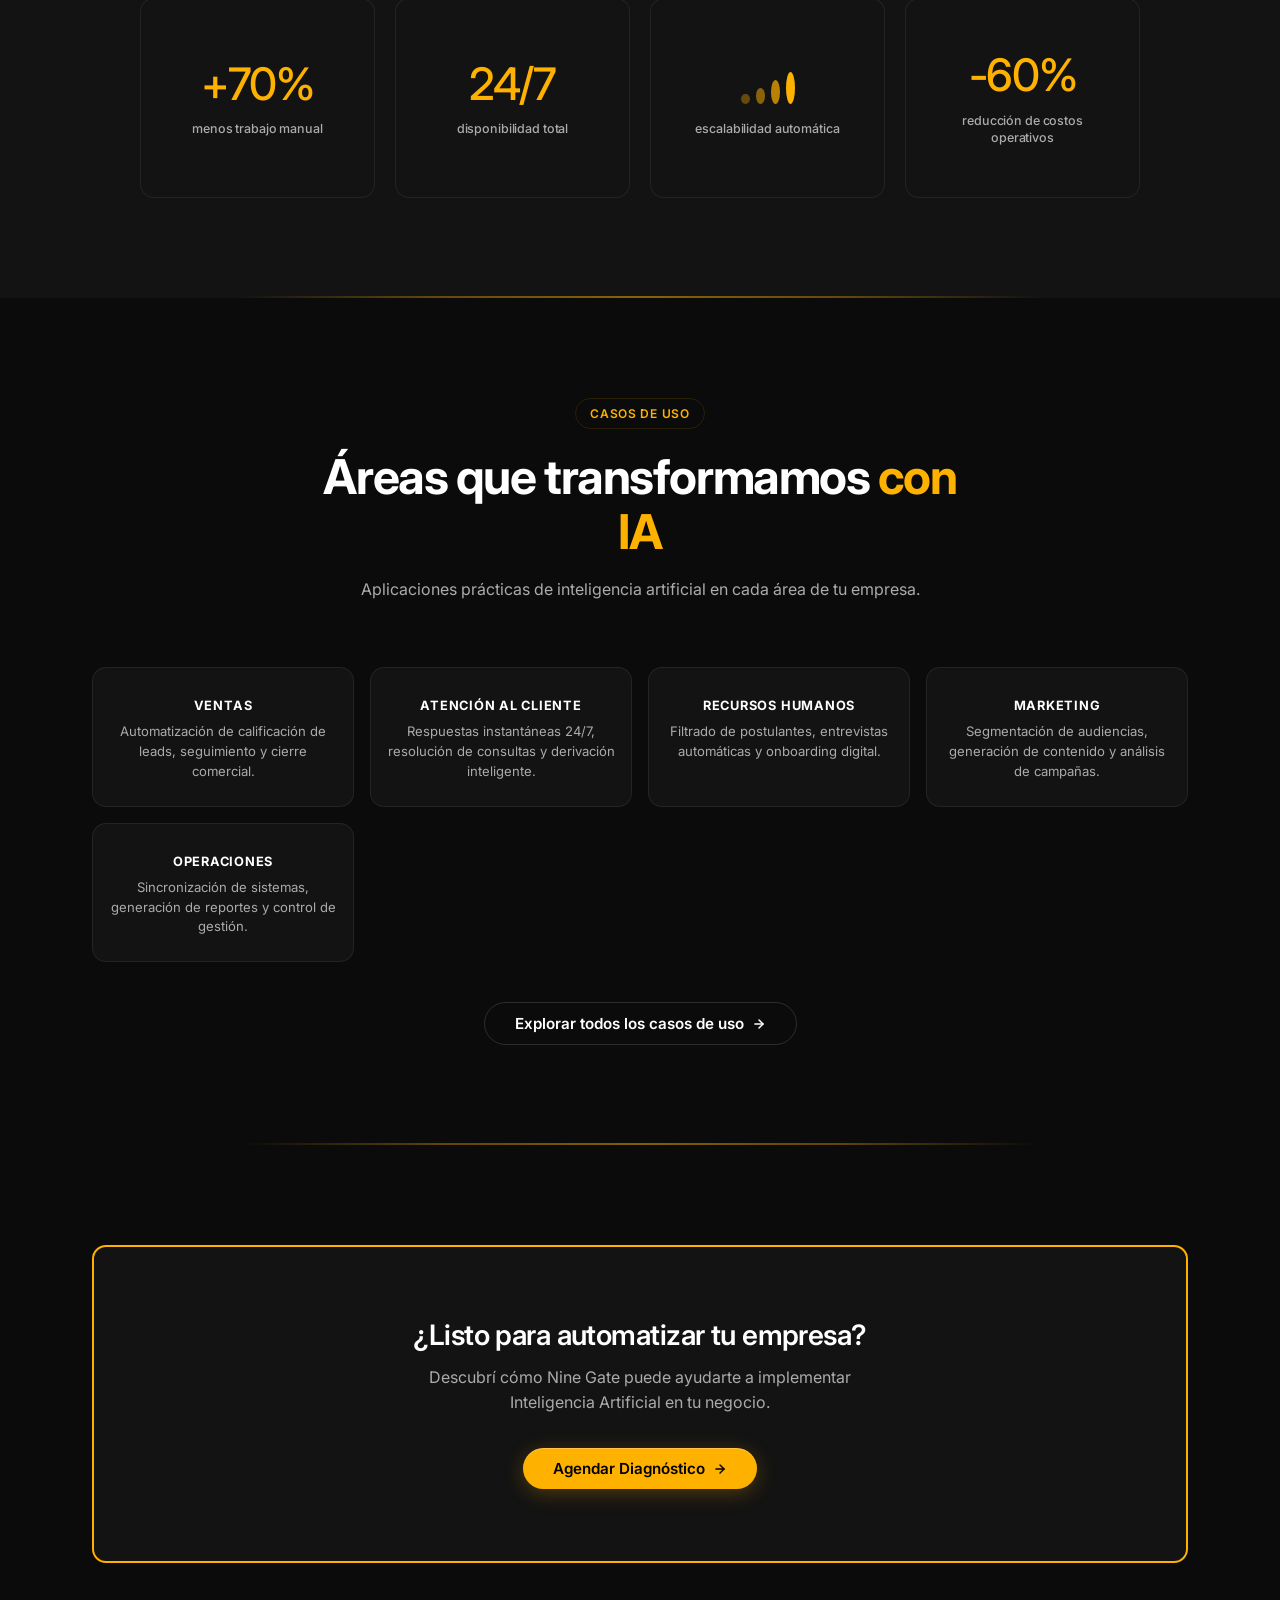
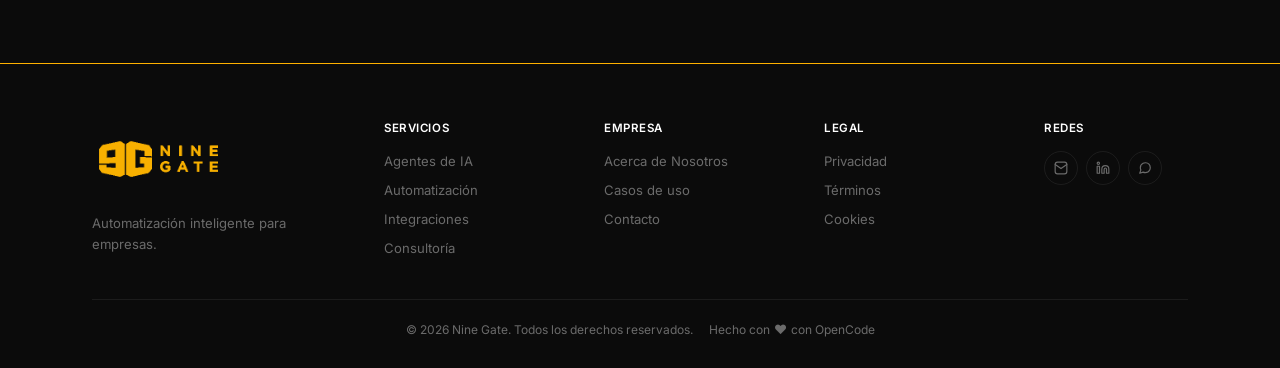
==== commit 120b0717: "SEO servicios: intro con keyword principal, title y descripcion optimizados, servicios H3 a H2; inde" ====
--- a/index.html
+++ b/index.html
@@ -31,6 +31,19 @@
   <link rel="apple-touch-icon" href="apple-touch-icon.png">
   <title>Nine Gate — Automatización inteligente para empresas | Agentes de IA</title>
   <link rel="stylesheet" href="styles.css?v=15">
+  <style>
+    .serv-more-link {
+      margin-top: 40px;
+      text-align: center;
+    }
+    .serv-more-link a {
+      color: var(--accent);
+      font-weight: 500;
+    }
+    .serv-more-link a:hover {
+      text-decoration: underline;
+    }
+  </style>
   <script type="application/ld+json">
   {
     "@context": "https://schema.org",
@@ -312,6 +325,7 @@
           <p class="service-card__desc" data-i18n="serv-card4-desc">Soporte continuo y optimización de procesos ya implementados.</p>
         </article>
       </div>
+      <p class="serv-more-link"><a href="servicios.html" data-i18n="serv-more-link">Conocé todos nuestros servicios de automatización</a></p>
     </div>
   </section>
 
@@ -527,6 +541,6 @@
       });
     }
   </script>
-  <script src="script.js?v=14"></script>
+  <script src="script.js?v=15"></script>
 </body>
 </html>
--- a/styles.css
+++ b/styles.css
@@ -913,7 +913,7 @@
 
 /* ========== CTA ========== */
 .cta {
-  padding: 0 0 var(--section-space);
+  padding: var(--section-space) 0 var(--section-space);
 }
 
 .cta__box {
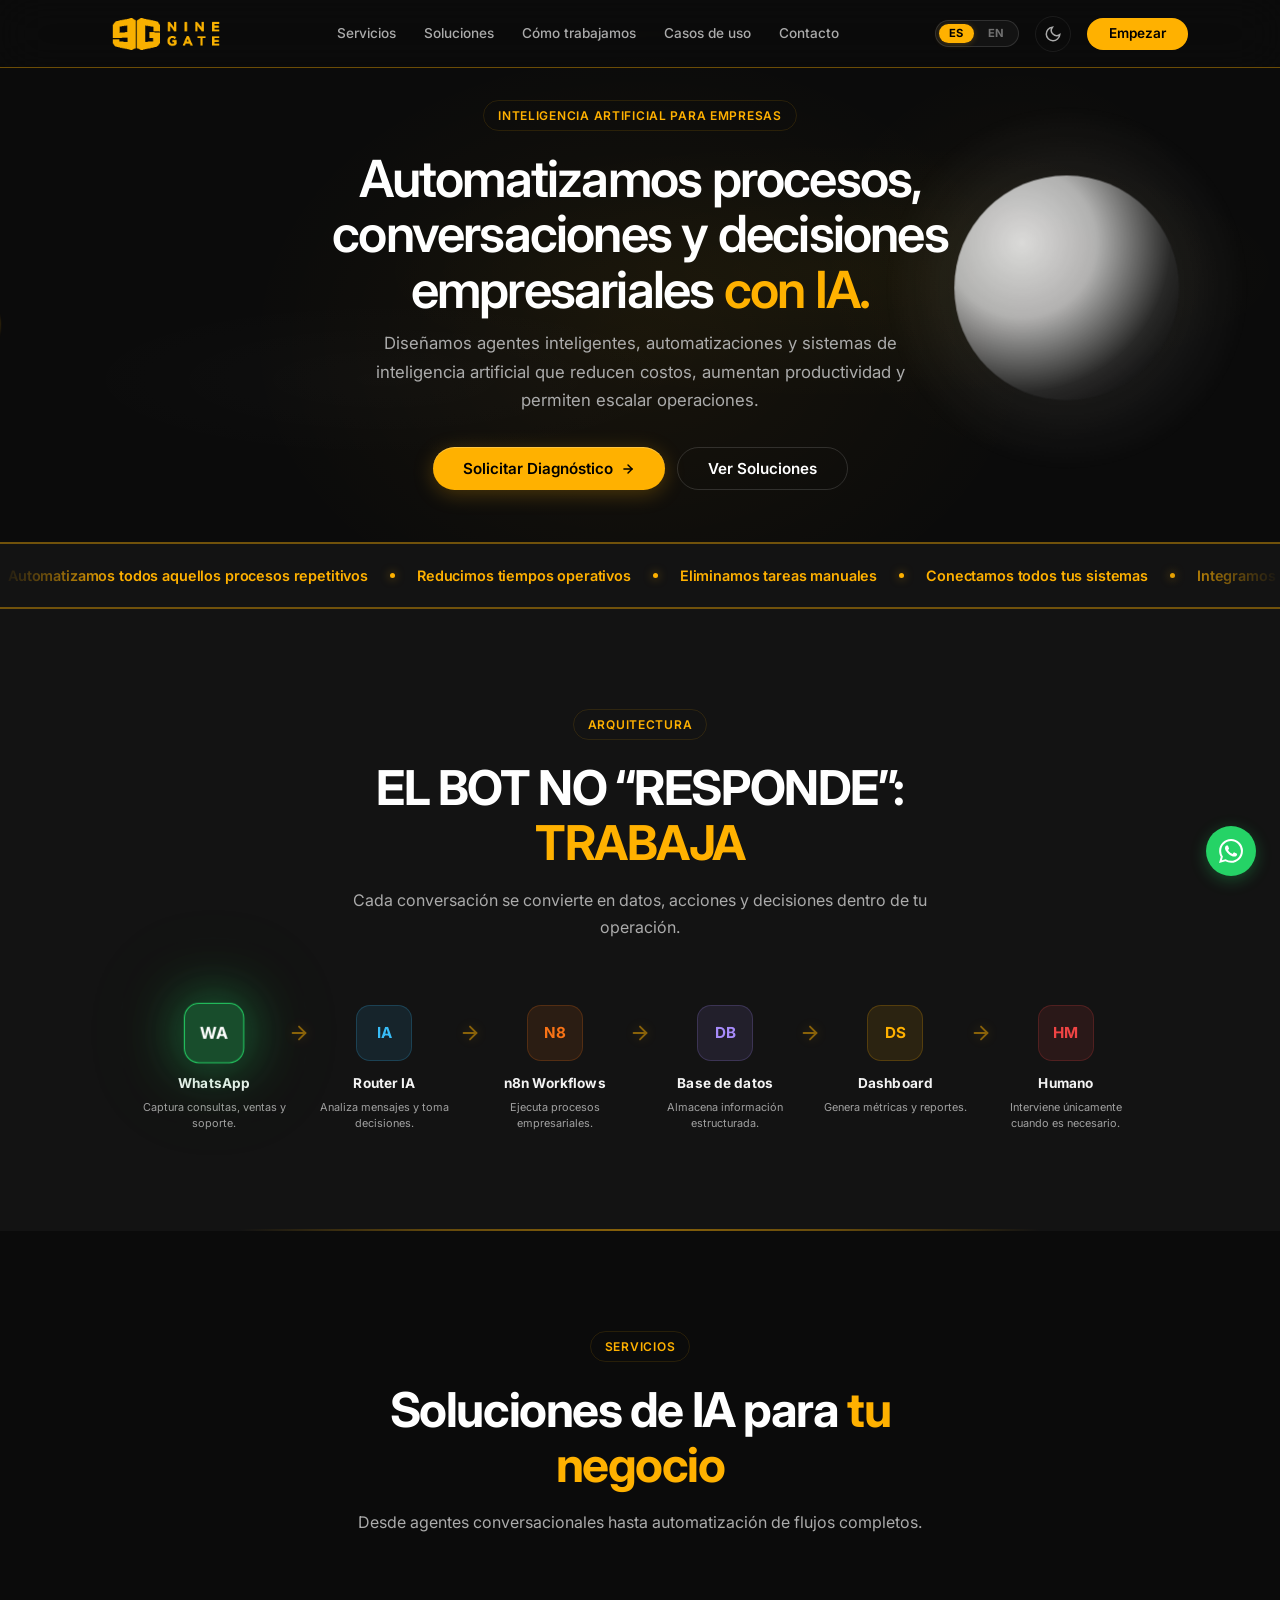
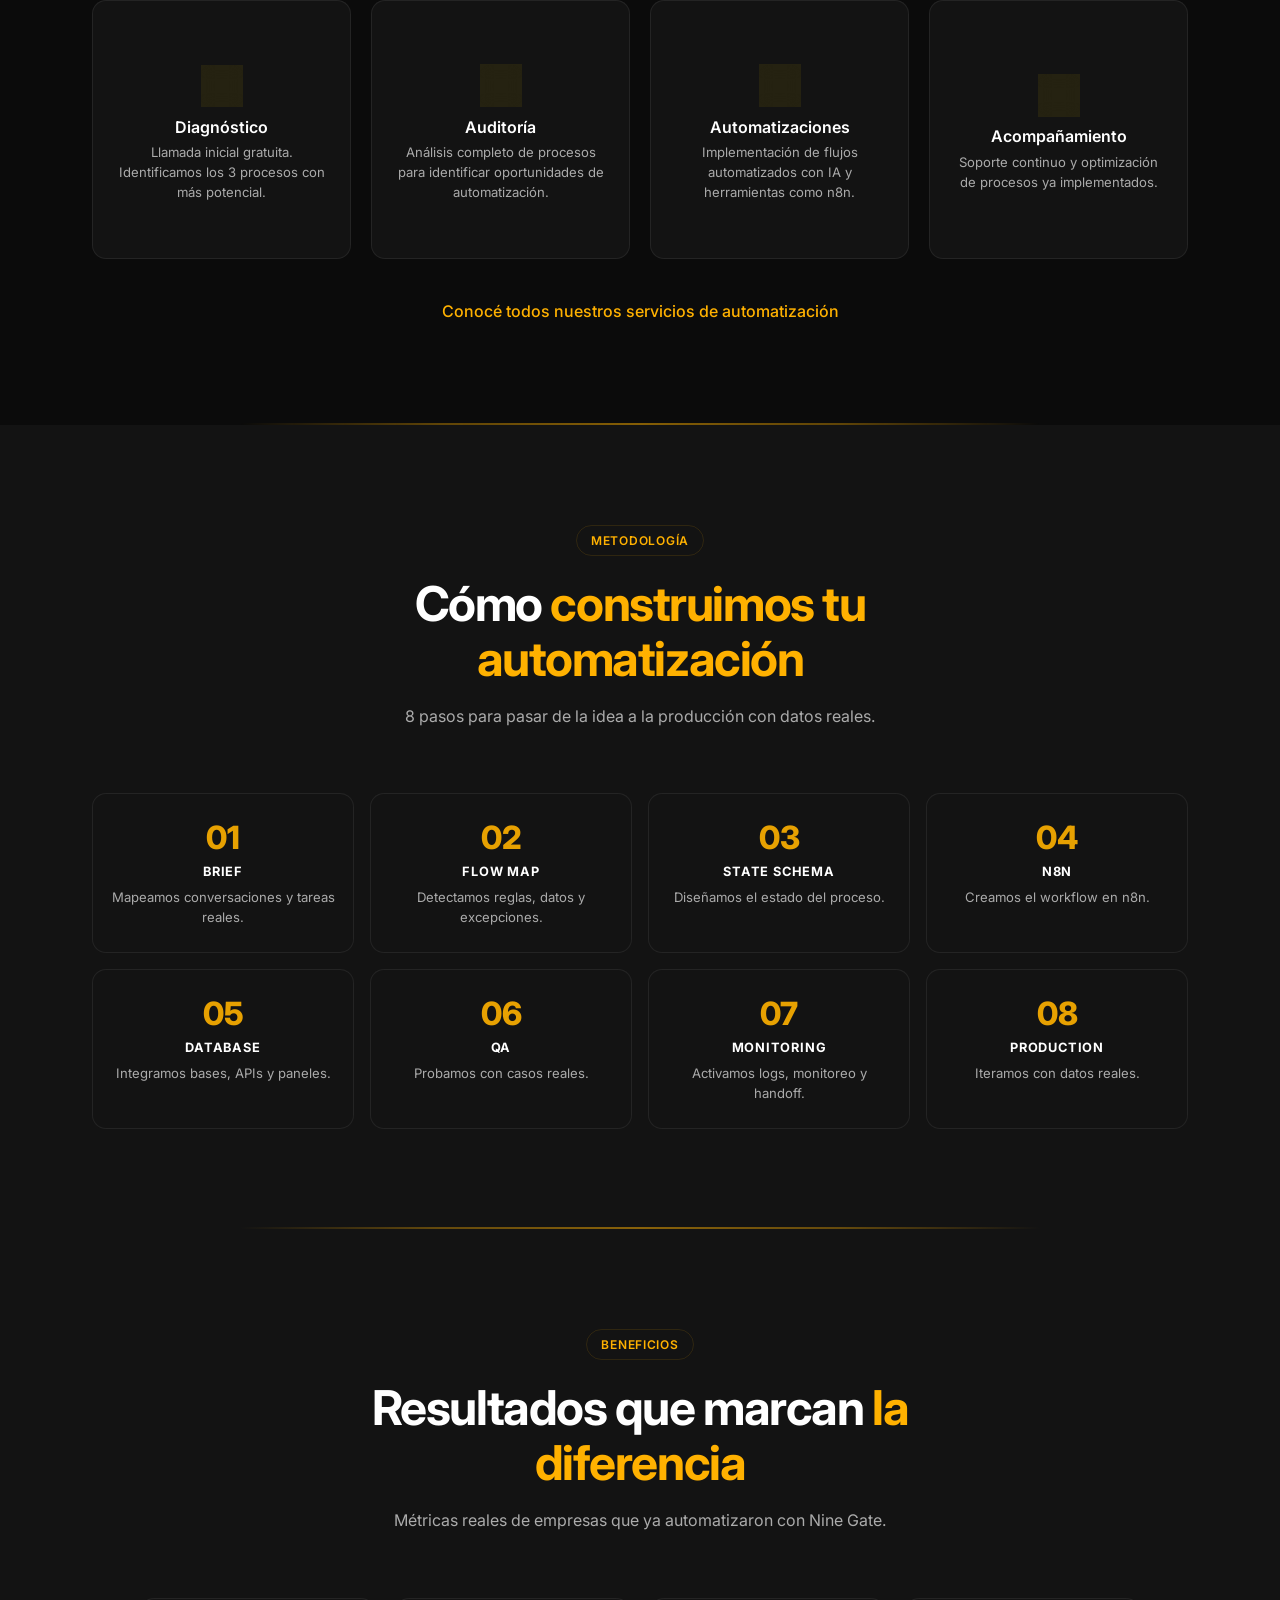
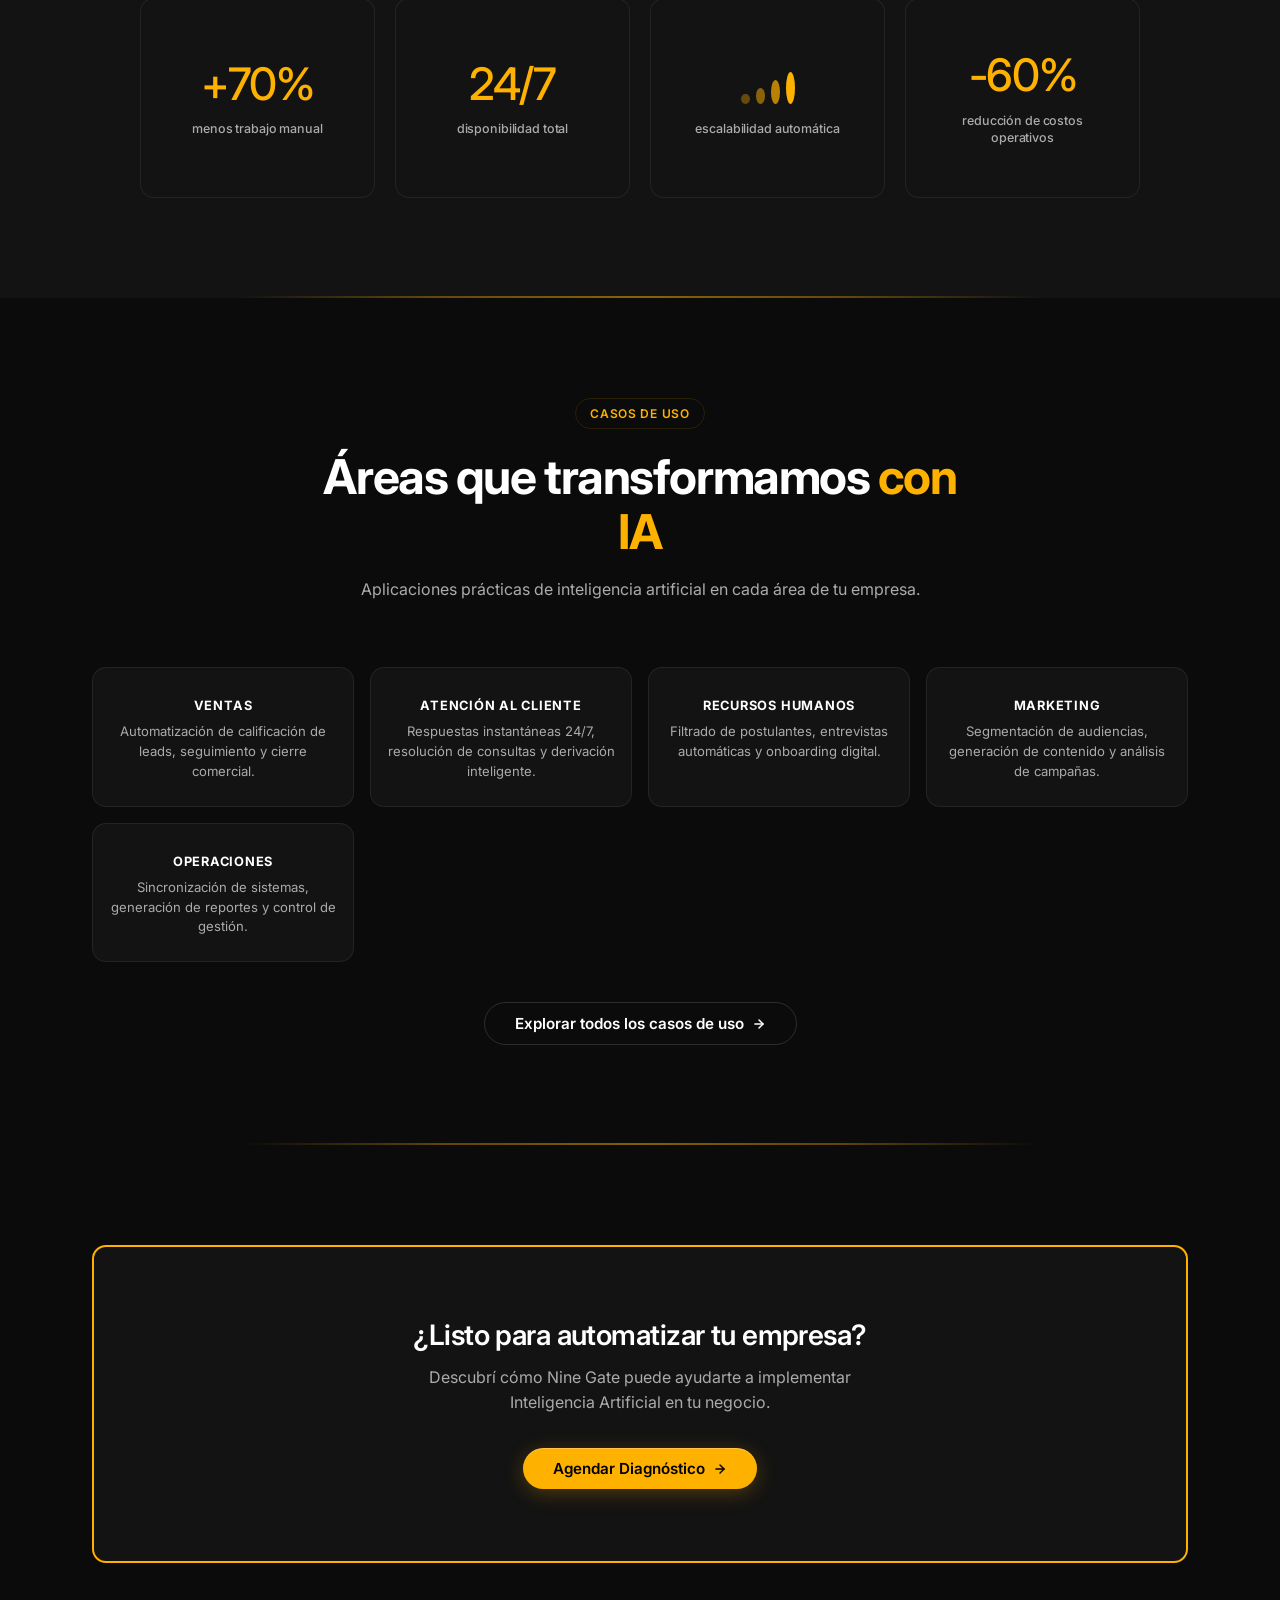
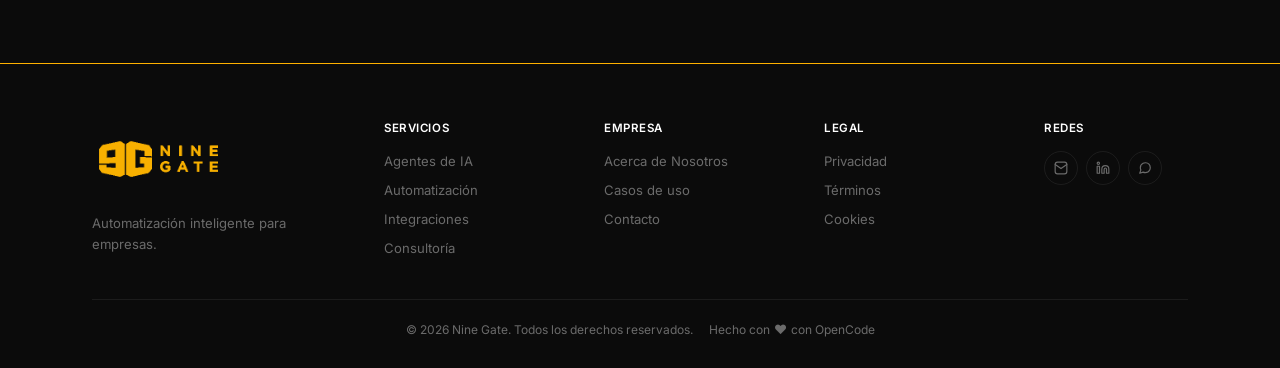
==== commit 7ed211aa: "automatizacion-de-ventas: nueva landing SEO con automatizacion de ventas con IA, i18n sales-*, sitem" ====
--- a/index.html
+++ b/index.html
@@ -541,6 +541,6 @@
       });
     }
   </script>
-  <script src="script.js?v=15"></script>
+  <script src="script.js?v=16"></script>
 </body>
 </html>
